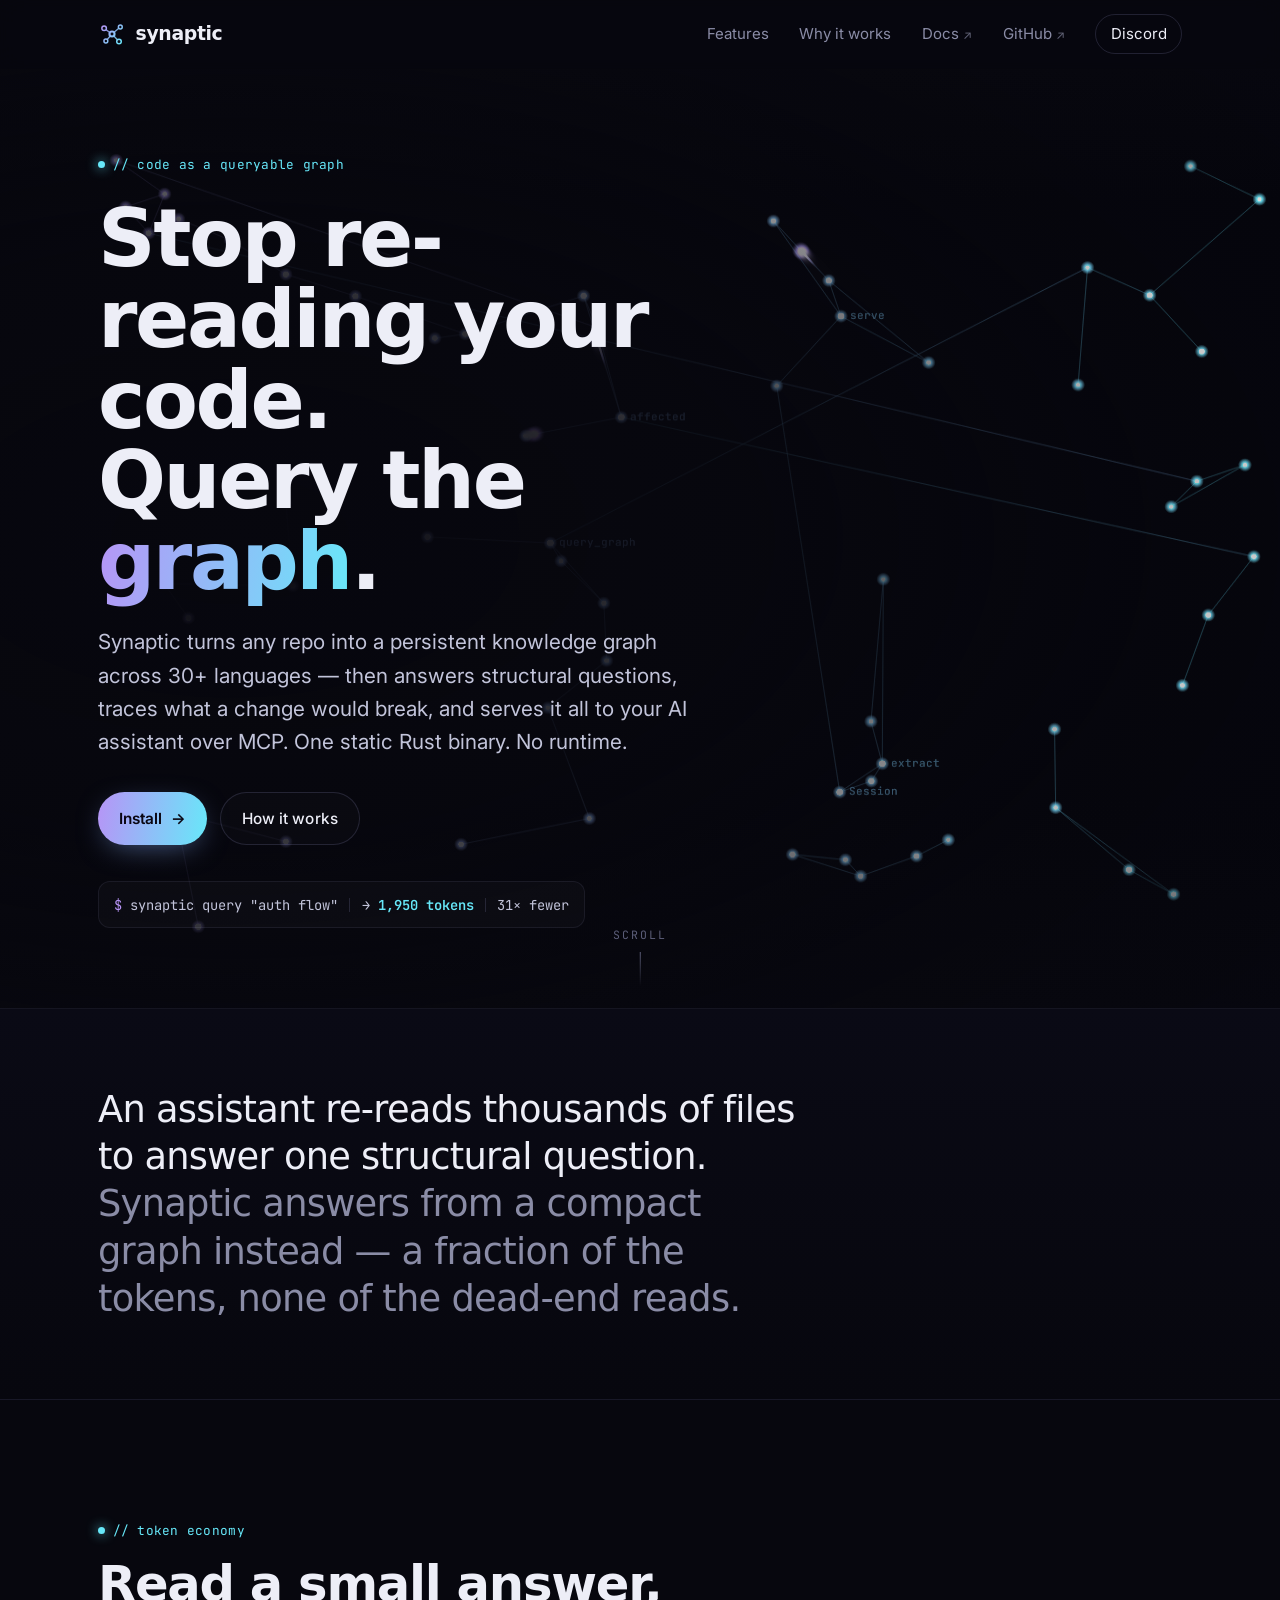
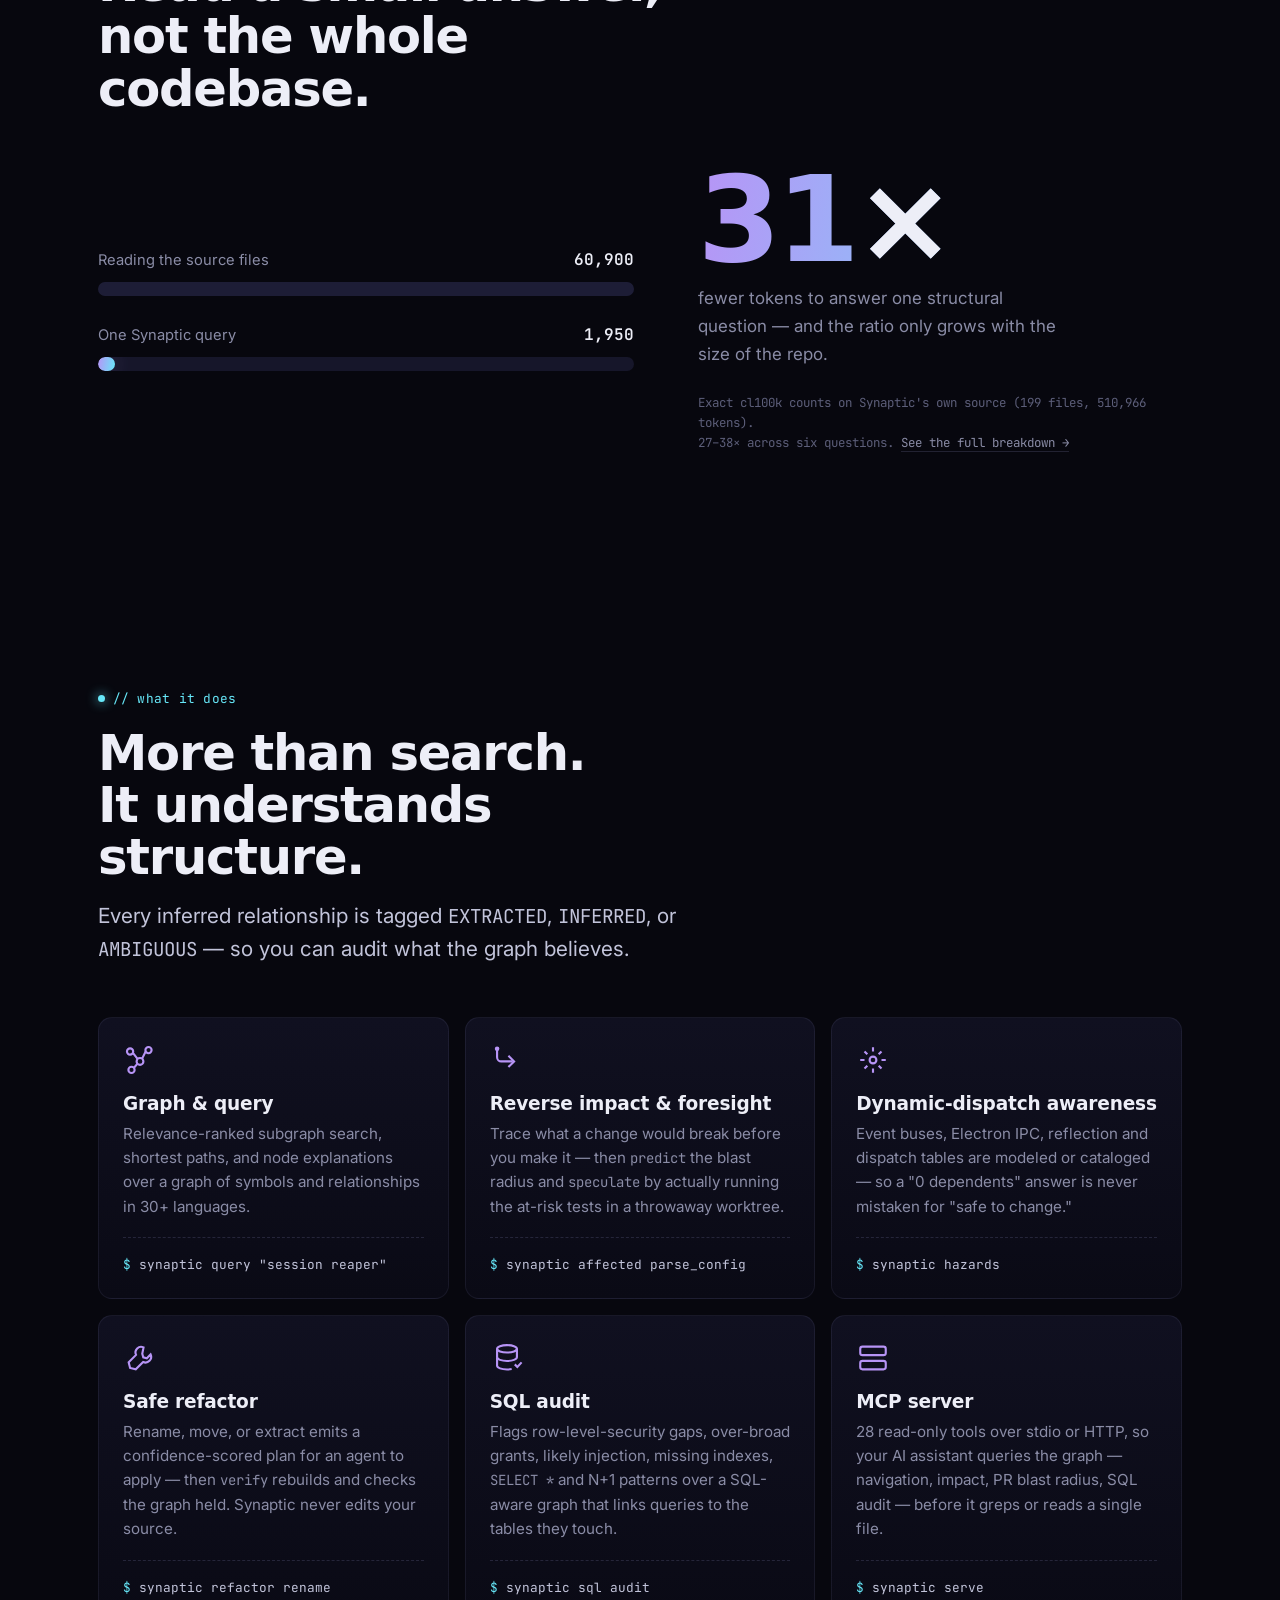
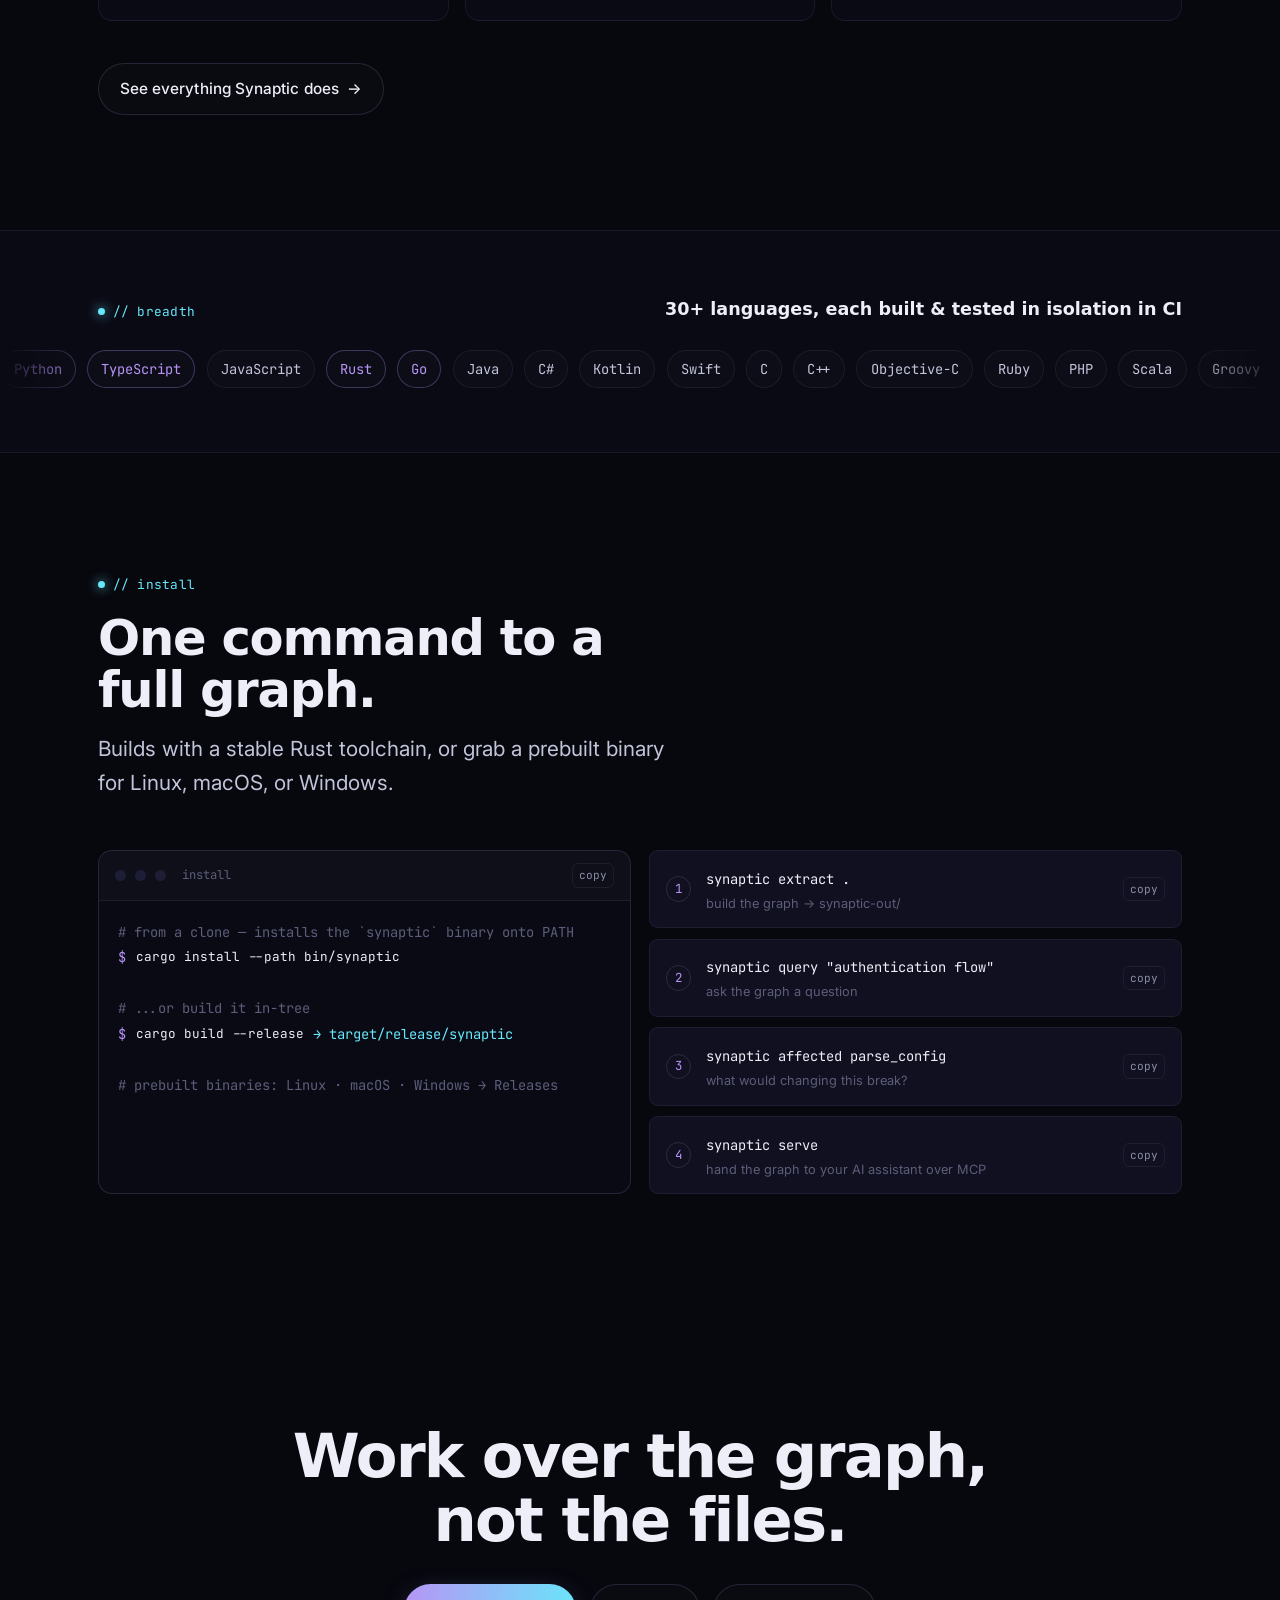
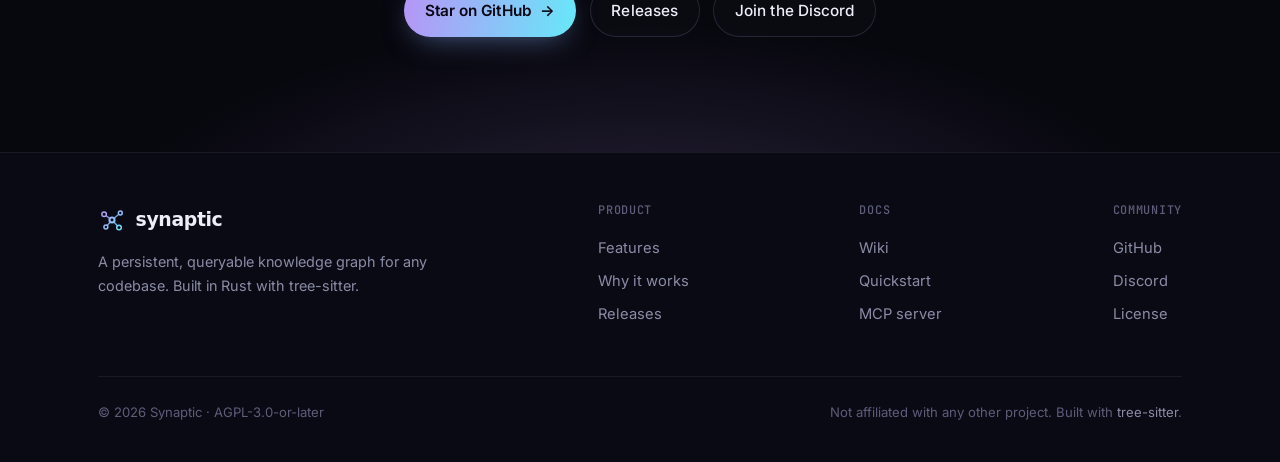
==== index.html @ f2a2e463 "feat: Synaptic marketing site — "Living Graph" GitHub Pages build Hand-built, no-build static site f" ====
<!doctype html>
<html lang="en">
<head>
  <meta charset="utf-8" />
  <meta name="viewport" content="width=device-width, initial-scale=1" />
  <script>document.documentElement.classList.add('js');</script>
  <title>Synaptic — your codebase as a queryable knowledge graph</title>
  <meta name="description" content="Synaptic turns any repo into a persistent, queryable knowledge graph across 30+ languages — then answers structural questions, traces what a change would break, and serves it to your AI assistant over MCP. One Rust binary, no runtime." />
  <meta name="theme-color" content="#07070e" />
  <link rel="icon" href="assets/img/favicon.svg" type="image/svg+xml" />

  <meta property="og:type" content="website" />
  <meta property="og:title" content="Synaptic — your codebase as a queryable knowledge graph" />
  <meta property="og:description" content="Stop re-reading your code. Query the graph. Reverse impact, change forecasting, safe refactors and SQL audit over a graph of 30+ languages — served to your AI assistant over MCP." />
  <meta property="og:url" content="https://colinvaughn.github.io/Synaptic/" />
  <meta name="twitter:card" content="summary" />

  <link rel="preconnect" href="https://fonts.googleapis.com" />
  <link rel="preconnect" href="https://fonts.gstatic.com" crossorigin />
  <link rel="preconnect" href="https://api.fontshare.com" />
  <link href="https://fonts.googleapis.com/css2?family=Inter:wght@400;500;600;700&family=JetBrains+Mono:wght@400;500&display=swap" rel="stylesheet" />
  <link href="https://api.fontshare.com/v2/css?f[]=clash-display@400,500,600,700&display=swap" rel="stylesheet" />
  <link rel="stylesheet" href="assets/css/synaptic.css" />
</head>
<body>

  <!-- ===== nav ===== -->
  <header class="nav" id="nav">
    <div class="wrap nav__inner">
      <a class="brand" href="index.html" aria-label="Synaptic home">
        <img class="brand__mark" src="assets/img/logo.svg" alt="" width="28" height="28" />
        <span class="brand__word">synaptic</span>
      </a>
      <nav class="nav__links" id="nav-links" aria-label="Primary">
        <a href="features.html">Features</a>
        <a href="why.html">Why it works</a>
        <a href="https://github.com/ColinVaughn/Synaptic/wiki">Docs <span class="ext">&#8599;</span></a>
        <a href="https://github.com/ColinVaughn/Synaptic">GitHub <span class="ext">&#8599;</span></a>
        <a class="nav__cta" href="https://discord.gg/ytX7R2PbNz">Discord</a>
      </nav>
      <button class="nav__toggle" aria-label="Toggle menu" aria-expanded="false" aria-controls="nav-links">
        <span></span><span></span><span></span>
      </button>
    </div>
  </header>

  <main>
    <!-- ===== hero: the living graph ===== -->
    <section class="hero">
      <div class="hero__canvas" aria-hidden="true"><canvas id="hero-graph"></canvas></div>
      <div class="hero__veil"></div>
      <div class="wrap">
        <div class="hero__inner">
          <span class="eyebrow">// code as a queryable graph</span>
          <h1 class="display hero__title">Stop re-reading your code.<br />Query the <span class="signal-text">graph</span>.</h1>
          <p class="lead">Synaptic turns any repo into a persistent knowledge graph across 30+ languages — then answers structural questions, traces what a change would break, and serves it all to your AI assistant over MCP. One static Rust binary. No runtime.</p>
          <div class="hero__cta">
            <a class="btn btn--primary" href="#install">Install <span class="arrow">&rarr;</span></a>
            <a class="btn btn--ghost" href="why.html">How it works</a>
          </div>
          <div class="proof-chip">
            <span><span class="prompt">$</span> synaptic query "auth flow"</span>
            <span class="sep"></span>
            <span>&rarr; <strong>1,950 tokens</strong></span>
            <span class="sep"></span>
            <span>31&times; fewer</span>
          </div>
        </div>
      </div>
      <span class="scroll-cue" aria-hidden="true">scroll</span>
    </section>

    <!-- ===== the shift ===== -->
    <section class="band">
      <div class="wrap section--tight">
        <p class="band__line reveal">An assistant re-reads thousands of files to answer one structural question. <em>Synaptic answers from a compact graph instead — a fraction of the tokens, none of the dead-end reads.</em></p>
      </div>
    </section>

    <!-- ===== token economy ===== -->
    <section class="section" id="tokens">
      <div class="wrap">
        <div class="section-head reveal">
          <span class="eyebrow">// token economy</span>
          <h2 class="h2">Read a small answer,<br />not the whole codebase.</h2>
        </div>
        <div class="tokens__grid">
          <div class="bars reveal" data-inview>
            <div class="bar__row">
              <div class="bar__label"><span>Reading the source files</span><b>60,900</b></div>
              <div class="bar__track"><div class="bar__fill bar__fill--base" style="--w:100%"></div></div>
            </div>
            <div class="bar__row">
              <div class="bar__label"><span>One Synaptic query</span><b>1,950</b></div>
              <div class="bar__track"><div class="bar__fill bar__fill--syn" style="--w:3.2%"></div></div>
            </div>
          </div>
          <div class="tokens__stat reveal" data-delay="1">
            <div class="tokens__big signal-text">31<span class="x">&times;</span></div>
            <p class="tokens__cap">fewer tokens to answer one structural question — and the ratio only grows with the size of the repo.</p>
            <p class="repro">Exact cl100k counts on Synaptic's own source (199 files, 510,966 tokens).<br />27&ndash;38&times; across six questions. <a class="muted" href="why.html#economy" style="border-bottom:1px solid var(--line-2)">See the full breakdown &rarr;</a></p>
          </div>
        </div>
      </div>
    </section>

    <!-- ===== features ===== -->
    <section class="section" id="features">
      <div class="wrap">
        <div class="section-head reveal">
          <span class="eyebrow">// what it does</span>
          <h2 class="h2">More than search.<br />It understands structure.</h2>
          <p class="lead">Every inferred relationship is tagged <code>EXTRACTED</code>, <code>INFERRED</code>, or <code>AMBIGUOUS</code> — so you can audit what the graph believes.</p>
        </div>
        <div class="cards">

          <article class="card reveal">
            <svg class="card__icon" viewBox="0 0 24 24" fill="none" stroke="currentColor" stroke-width="1.5" aria-hidden="true"><circle cx="5" cy="6" r="2.2"/><circle cx="18" cy="5" r="2.2"/><circle cx="12" cy="13" r="2.4"/><circle cx="6" cy="19" r="2.2"/><path d="M7 7l3.4 4.4M16 6l-2.6 5.2M10.4 14.4L7.6 17.6"/></svg>
            <h3 class="h3">Graph &amp; query</h3>
            <p class="card__body">Relevance-ranked subgraph search, shortest paths, and node explanations over a graph of symbols and relationships in 30+ languages.</p>
            <div class="card__cmd"><span class="prompt">$</span> synaptic query "session reaper"</div>
          </article>

          <article class="card reveal" data-delay="1">
            <svg class="card__icon" viewBox="0 0 24 24" fill="none" stroke="currentColor" stroke-width="1.5" aria-hidden="true"><path d="M5 4v6a3 3 0 003 3h8"/><path d="M13 9l4 4-4 4"/><circle cx="5" cy="4" r="1.6" fill="currentColor" stroke="none"/></svg>
            <h3 class="h3">Reverse impact &amp; foresight</h3>
            <p class="card__body">Trace what a change would break before you make it — then <code>predict</code> the blast radius and <code>speculate</code> by actually running the at-risk tests in a throwaway worktree.</p>
            <div class="card__cmd"><span class="prompt">$</span> synaptic affected parse_config</div>
          </article>

          <article class="card reveal" data-delay="2">
            <svg class="card__icon" viewBox="0 0 24 24" fill="none" stroke="currentColor" stroke-width="1.5" aria-hidden="true"><circle cx="12" cy="12" r="2.4"/><path d="M12 3v3M12 18v3M3 12h3M18 12h3M6 6l2 2M16 16l2 2M18 6l-2 2M8 16l-2 2"/></svg>
            <h3 class="h3">Dynamic-dispatch awareness</h3>
            <p class="card__body">Event buses, Electron IPC, reflection and dispatch tables are modeled or cataloged — so a "0 dependents" answer is never mistaken for "safe to change."</p>
            <div class="card__cmd"><span class="prompt">$</span> synaptic hazards</div>
          </article>

          <article class="card reveal">
            <svg class="card__icon" viewBox="0 0 24 24" fill="none" stroke="currentColor" stroke-width="1.5" aria-hidden="true"><path d="M14.5 4.5a4 4 0 00-5.3 5.3L4 15l1 4 4 1 5.2-5.2a4 4 0 005.3-5.3l-2.7 2.7-2.5-.7-.7-2.5z"/></svg>
            <h3 class="h3">Safe refactor</h3>
            <p class="card__body">Rename, move, or extract emits a confidence-scored plan for an agent to apply — then <code>verify</code> rebuilds and checks the graph held. Synaptic never edits your source.</p>
            <div class="card__cmd"><span class="prompt">$</span> synaptic refactor rename</div>
          </article>

          <article class="card reveal" data-delay="1">
            <svg class="card__icon" viewBox="0 0 24 24" fill="none" stroke="currentColor" stroke-width="1.5" aria-hidden="true"><ellipse cx="12" cy="5.5" rx="7" ry="2.6"/><path d="M5 5.5v6c0 1.4 3.1 2.6 7 2.6s7-1.2 7-2.6v-6"/><path d="M5 11.5v6c0 1.4 3.1 2.6 7 2.6 1.2 0 2.3-.1 3.3-.3"/><path d="M17.5 16.5l1.8 1.8 3-3.2"/></svg>
            <h3 class="h3">SQL audit</h3>
            <p class="card__body">Flags row-level-security gaps, over-broad grants, likely injection, missing indexes, <code>SELECT *</code> and N+1 patterns over a SQL-aware graph that links queries to the tables they touch.</p>
            <div class="card__cmd"><span class="prompt">$</span> synaptic sql audit</div>
          </article>

          <article class="card reveal" data-delay="2">
            <svg class="card__icon" viewBox="0 0 24 24" fill="none" stroke="currentColor" stroke-width="1.5" aria-hidden="true"><rect x="3" y="4" width="18" height="6" rx="1.6"/><rect x="3" y="14" width="18" height="6" rx="1.6"/><path d="M7 7h.01M7 17h.01"/></svg>
            <h3 class="h3">MCP server</h3>
            <p class="card__body">28 read-only tools over stdio or HTTP, so your AI assistant queries the graph — navigation, impact, PR blast radius, SQL audit — before it greps or reads a single file.</p>
            <div class="card__cmd"><span class="prompt">$</span> synaptic serve</div>
          </article>

        </div>
        <p class="mt-l reveal"><a class="btn btn--ghost" href="features.html">See everything Synaptic does <span class="arrow">&rarr;</span></a></p>
      </div>
    </section>

    <!-- ===== languages ===== -->
    <section class="langs">
      <div class="wrap langs__head reveal">
        <span class="eyebrow" style="margin:0">// breadth</span>
        <span class="langs__count">30+ languages, each built &amp; tested in isolation in CI</span>
      </div>
      <div class="marquee" aria-label="Supported languages">
        <div class="marquee__track" id="lang-track-a"></div>
        <div class="marquee__track" aria-hidden="true" id="lang-track-b"></div>
      </div>
    </section>

    <!-- ===== install ===== -->
    <section class="section" id="install">
      <div class="wrap">
        <div class="section-head reveal">
          <span class="eyebrow">// install</span>
          <h2 class="h2">One command to a full graph.</h2>
          <p class="lead">Builds with a stable Rust toolchain, or grab a prebuilt binary for Linux, macOS, or Windows.</p>
        </div>
        <div class="install__grid">
          <div class="terminal reveal" data-copy-src="cargo install --path bin/synaptic">
            <div class="terminal__bar">
              <span class="terminal__dot"></span><span class="terminal__dot"></span><span class="terminal__dot"></span>
              <span class="terminal__title">install</span>
              <button class="copy-btn" data-copy="cargo install --path bin/synaptic" aria-label="Copy install command">copy</button>
            </div>
            <div class="terminal__body">
              <div><span class="c"># from a clone — installs the `synaptic` binary onto PATH</span></div>
              <div class="cmd-line"><span class="p">$</span><code>cargo install --path bin/synaptic</code></div>
              <div>&nbsp;</div>
              <div><span class="c"># ...or build it in-tree</span></div>
              <div class="cmd-line"><span class="p">$</span><code>cargo build --release</code> <span class="o">&rarr; target/release/synaptic</span></div>
              <div>&nbsp;</div>
              <div><span class="c"># prebuilt binaries: Linux &middot; macOS &middot; Windows &rarr; Releases</span></div>
            </div>
          </div>

          <div class="steps reveal" data-delay="1">
            <div class="step">
              <span class="step__n"></span>
              <div><code>synaptic extract .</code><div class="step__note">build the graph &rarr; synaptic-out/</div></div>
              <button class="copy-btn" data-copy="synaptic extract ." aria-label="Copy">copy</button>
            </div>
            <div class="step">
              <span class="step__n"></span>
              <div><code>synaptic query "authentication flow"</code><div class="step__note">ask the graph a question</div></div>
              <button class="copy-btn" data-copy="synaptic query &quot;authentication flow&quot;" aria-label="Copy">copy</button>
            </div>
            <div class="step">
              <span class="step__n"></span>
              <div><code>synaptic affected parse_config</code><div class="step__note">what would changing this break?</div></div>
              <button class="copy-btn" data-copy="synaptic affected parse_config" aria-label="Copy">copy</button>
            </div>
            <div class="step">
              <span class="step__n"></span>
              <div><code>synaptic serve</code><div class="step__note">hand the graph to your AI assistant over MCP</div></div>
              <button class="copy-btn" data-copy="synaptic serve" aria-label="Copy">copy</button>
            </div>
          </div>
        </div>
      </div>
    </section>

    <!-- ===== closing cta ===== -->
    <section class="section cta">
      <div class="cta__glow"></div>
      <div class="wrap">
        <h2 class="cta__title reveal">Work over the graph,<br />not the files.</h2>
        <div class="cta__row reveal" data-delay="1">
          <a class="btn btn--primary" href="https://github.com/ColinVaughn/Synaptic">Star on GitHub <span class="arrow">&rarr;</span></a>
          <a class="btn btn--ghost" href="https://github.com/ColinVaughn/Synaptic/releases">Releases</a>
          <a class="btn btn--ghost" href="https://discord.gg/ytX7R2PbNz">Join the Discord</a>
        </div>
      </div>
    </section>
  </main>

  <!-- ===== footer ===== -->
  <footer class="foot">
    <div class="wrap">
      <div class="foot__grid">
        <div class="foot__brand">
          <a class="brand" href="index.html" aria-label="Synaptic home">
            <img class="brand__mark" src="assets/img/logo.svg" alt="" width="28" height="28" />
            <span class="brand__word">synaptic</span>
          </a>
          <p>A persistent, queryable knowledge graph for any codebase. Built in Rust with tree-sitter.</p>
        </div>
        <div class="foot__col">
          <h4>Product</h4>
          <a href="features.html">Features</a>
          <a href="why.html">Why it works</a>
          <a href="https://github.com/ColinVaughn/Synaptic/releases">Releases</a>
        </div>
        <div class="foot__col">
          <h4>Docs</h4>
          <a href="https://github.com/ColinVaughn/Synaptic/wiki">Wiki</a>
          <a href="https://github.com/ColinVaughn/Synaptic/wiki/Quickstart">Quickstart</a>
          <a href="https://github.com/ColinVaughn/Synaptic/wiki/MCP-Server">MCP server</a>
        </div>
        <div class="foot__col">
          <h4>Community</h4>
          <a href="https://github.com/ColinVaughn/Synaptic">GitHub</a>
          <a href="https://discord.gg/ytX7R2PbNz">Discord</a>
          <a href="https://github.com/ColinVaughn/Synaptic/blob/master/LICENSE">License</a>
        </div>
      </div>
      <div class="foot__meta">
        <span>&copy; <span id="year">2026</span> Synaptic &middot; AGPL-3.0-or-later</span>
        <span>Not affiliated with any other project. Built with <a href="https://tree-sitter.github.io/">tree-sitter</a>.</span>
      </div>
    </div>
  </footer>

  <script src="assets/js/graph.js" defer></script>
  <script src="assets/js/site.js" defer></script>
  <script>
    /* render language chips into both marquee tracks */
    (function () {
      var langs = ["Python","TypeScript","JavaScript","Rust","Go","Java","C#","Kotlin","Swift","C","C++","Objective-C","Ruby","PHP","Scala","Groovy","Lua","Dart","Elixir","Julia","Zig","Bash","PowerShell","Verilog","Fortran","SQL","JSON","YAML","HCL","Vue","Svelte","Astro"];
      var accent = {Rust:1,TypeScript:1,Python:1,Go:1,SQL:1};
      var html = langs.map(function (l) {
        return '<span class="lang' + (accent[l] ? ' lang--accent' : '') + '">' + l + '</span>';
      }).join("");
      var a = document.getElementById("lang-track-a"), b = document.getElementById("lang-track-b");
      if (a) a.innerHTML = html;
      if (b) b.innerHTML = html;
    })();
  </script>
</body>
</html>
---- assets/css/synaptic.css ----
/* =========================================================================
   Synaptic — site design system
   Direction: "Living Graph". Tinted indigo-black, duotone lavender<->cyan
   "signal" palette, Clash Display headlines, code-comment eyebrows.
   The one bold thing is the firing-synapse graph (assets/js/graph.js);
   everything else stays quiet and disciplined.
   ========================================================================= */

/* ----- Tokens ----------------------------------------------------------- */
:root {
  /* base — indigo-black, never pure #000 */
  --bg:          #07070e;
  --bg-2:        #0a0a15;
  --surface:     #101020;
  --surface-2:   #16162a;
  --surface-3:   #1d1d36;
  --line:        rgba(188, 188, 255, 0.08);
  --line-2:      rgba(188, 188, 255, 0.15);

  /* ink */
  --text:        #edeef7;
  --text-dim:    #c2c4da;
  --muted:       #8a8ca6;
  --faint:       #5c5e79;

  /* signal duotone */
  --lav:         #b794f6;
  --lav-bright:  #cdb0ff;
  --cyan:        #67e8f9;
  --cyan-deep:   #29c5e6;
  --signal:      linear-gradient(100deg, var(--lav) 0%, var(--cyan) 100%);
  --signal-soft: linear-gradient(100deg, rgba(183,148,246,.18), rgba(103,232,249,.18));

  /* type */
  --f-display: "Clash Display", "Space Grotesk", "Segoe UI", system-ui, sans-serif;
  --f-body:    "Inter", "Segoe UI", system-ui, -apple-system, sans-serif;
  --f-mono:    "JetBrains Mono", ui-monospace, "Cascadia Code", "Consolas", monospace;

  /* shape + rhythm */
  --r:    14px;
  --r-sm: 9px;
  --r-lg: 22px;
  --maxw: 1180px;
  --gutter: clamp(1.15rem, 5vw, 3rem);
  --section-y: clamp(4.5rem, 9vw, 8.5rem);

  --ease: cubic-bezier(.2, .7, .2, 1);
}

/* ----- Reset ------------------------------------------------------------ */
*, *::before, *::after { box-sizing: border-box; }
* { margin: 0; }

html { -webkit-text-size-adjust: 100%; scroll-behavior: smooth; }
@media (prefers-reduced-motion: reduce) { html { scroll-behavior: auto; } }

body {
  font-family: var(--f-body);
  background: var(--bg);
  color: var(--text-dim);
  line-height: 1.65;
  font-size: clamp(1rem, 0.97rem + 0.2vw, 1.06rem);
  -webkit-font-smoothing: antialiased;
  text-rendering: optimizeLegibility;
  /* clip (not hidden) so the body never becomes a scroll container,
     which would break window scrolling and IntersectionObserver reveals */
  overflow-x: clip;
}

img, svg, canvas { display: block; max-width: 100%; }
a { color: inherit; text-decoration: none; }
button { font: inherit; color: inherit; cursor: pointer; background: none; border: none; }
:focus-visible { outline: 2px solid var(--cyan); outline-offset: 3px; border-radius: 4px; }
::selection { background: rgba(183, 148, 246, 0.3); color: #fff; }

/* ----- Type primitives -------------------------------------------------- */
h1, h2, h3, h4 { font-family: var(--f-display); color: var(--text); font-weight: 600; line-height: 1.05; letter-spacing: -0.015em; }

.display {
  font-size: clamp(2.2rem, 1rem + 5vw, 5.1rem);
  line-height: 1.01;
  letter-spacing: -0.03em;
  font-weight: 600;
  overflow-wrap: break-word;
}
.h2 { font-size: clamp(1.95rem, 1.2rem + 2.7vw, 3.1rem); letter-spacing: -0.025em; }
.h3 { font-size: 1.16rem; letter-spacing: -0.01em; }

.lead {
  font-size: clamp(1.07rem, 1rem + 0.7vw, 1.3rem);
  color: var(--text-dim);
  line-height: 1.6;
  max-width: 46ch;
}

/* gradient "signal" word — used once or twice, never everywhere */
.signal-text {
  background: var(--signal);
  -webkit-background-clip: text;
  background-clip: text;
  color: transparent;
}

/* code-comment eyebrow — true to the subject (these are section labels) */
.eyebrow {
  display: inline-flex;
  align-items: center;
  gap: 0.6em;
  font-family: var(--f-mono);
  font-size: 0.8rem;
  letter-spacing: 0.02em;
  color: var(--cyan);
  margin-bottom: 1.1rem;
}
.eyebrow::before {
  content: "";
  width: 7px; height: 7px;
  border-radius: 50%;
  background: var(--cyan);
  box-shadow: 0 0 12px var(--cyan);
  flex: none;
}

code, .mono { font-family: var(--f-mono); font-size: 0.92em; }

/* ----- Layout ----------------------------------------------------------- */
.wrap { width: 100%; max-width: var(--maxw); margin-inline: auto; padding-inline: var(--gutter); }
.section { padding-block: var(--section-y); position: relative; }
.section--tight { padding-block: clamp(3rem, 6vw, 5rem); }
.section-head { max-width: 54ch; margin-bottom: clamp(2.2rem, 4vw, 3.4rem); }
.section-head .lead { max-width: 54ch; margin-top: 1rem; }

.divider { height: 1px; background: var(--line); border: 0; }

/* ----- Buttons ---------------------------------------------------------- */
.btn {
  display: inline-flex; align-items: center; gap: 0.55em;
  padding: 0.82em 1.35em;
  border-radius: 999px;
  font-weight: 500;
  font-size: 0.96rem;
  letter-spacing: 0.005em;
  transition: transform .25s var(--ease), background .25s var(--ease), border-color .25s var(--ease), box-shadow .25s var(--ease);
  white-space: nowrap;
}
.btn:hover { transform: translateY(-2px); }
.btn:active { transform: translateY(0); }

.btn--primary {
  color: #0a0612;
  background: var(--signal);
  box-shadow: 0 8px 30px -10px rgba(135, 175, 250, 0.6);
  font-weight: 600;
}
.btn--primary:hover { box-shadow: 0 14px 38px -10px rgba(135, 175, 250, 0.75); }

.btn--ghost { border: 1px solid var(--line-2); color: var(--text); background: rgba(255,255,255,0.015); }
.btn--ghost:hover { border-color: var(--lav); background: rgba(183, 148, 246, 0.06); }

.btn .arrow { transition: transform .25s var(--ease); }
.btn:hover .arrow { transform: translateX(3px); }

/* ----- Nav -------------------------------------------------------------- */
.nav {
  position: sticky; top: 0; z-index: 50;
  background: color-mix(in srgb, var(--bg) 72%, transparent);
  backdrop-filter: blur(14px) saturate(140%);
  -webkit-backdrop-filter: blur(14px) saturate(140%);
  border-bottom: 1px solid transparent;
  transition: border-color .3s var(--ease), background .3s var(--ease);
}
.nav.is-scrolled { border-bottom-color: var(--line); background: color-mix(in srgb, var(--bg) 86%, transparent); }
.nav__inner { display: flex; align-items: center; justify-content: space-between; gap: 1.5rem; height: 68px; }

.brand { display: inline-flex; align-items: center; gap: 0.6rem; }
.brand__mark { width: 28px; height: 28px; flex: none; }
.brand__word { font-family: var(--f-display); font-weight: 600; font-size: 1.18rem; letter-spacing: -0.02em; color: var(--text); }

.nav__links { display: flex; align-items: center; gap: clamp(1rem, 2.4vw, 2rem); }
.nav__links a { color: var(--muted); font-size: 0.94rem; transition: color .2s var(--ease); position: relative; }
.nav__links a:not(.nav__cta):hover { color: var(--text); }
.nav__links a .ext { font-size: 0.78em; opacity: 0.7; }
.nav__cta {
  color: var(--text) !important;
  border: 1px solid var(--line-2);
  padding: 0.45em 0.95em; border-radius: 999px;
  transition: border-color .2s var(--ease), background .2s var(--ease);
}
.nav__cta:hover { border-color: var(--lav); background: rgba(183, 148, 246, 0.08); }

.nav__toggle { display: none; width: 42px; height: 42px; border-radius: 10px; border: 1px solid var(--line-2); }
.nav__toggle span { display: block; width: 18px; height: 1.5px; background: var(--text); margin: 4px auto; transition: transform .3s var(--ease), opacity .3s var(--ease); }
.nav__toggle[aria-expanded="true"] span:nth-child(1) { transform: translateY(5.5px) rotate(45deg); }
.nav__toggle[aria-expanded="true"] span:nth-child(2) { opacity: 0; }
.nav__toggle[aria-expanded="true"] span:nth-child(3) { transform: translateY(-5.5px) rotate(-45deg); }

@media (max-width: 860px) {
  .nav__toggle { display: block; }
  .nav__links {
    position: absolute; inset: 68px 0 auto 0;
    flex-direction: column; align-items: stretch; gap: 0;
    background: var(--bg-2); border-bottom: 1px solid var(--line);
    padding: 0.5rem var(--gutter) 1.4rem;
    clip-path: inset(0 0 100% 0); opacity: 0;
    transition: clip-path .35s var(--ease), opacity .35s var(--ease);
  }
  .nav__links.is-open { clip-path: inset(0 0 0 0); opacity: 1; }
  .nav__links a { padding: 0.9rem 0; border-bottom: 1px solid var(--line); font-size: 1.05rem; }
  .nav__cta { border: 1px solid var(--line-2); text-align: center; margin-top: 1rem; }
}

/* ----- Hero ------------------------------------------------------------- */
.hero { position: relative; min-height: clamp(620px, 92vh, 920px); display: flex; align-items: center; overflow: hidden; }
.hero__canvas { position: absolute; inset: 0; width: 100%; height: 100%; z-index: 0; }
.hero__canvas > canvas { width: 100%; height: 100%; display: block; }
/* veil: keep the left (text) side legible, let the graph breathe on the right */
.hero__veil {
  position: absolute; inset: 0; z-index: 1; pointer-events: none;
  background:
    radial-gradient(120% 90% at 18% 50%, var(--bg) 0%, rgba(7,7,14,0.82) 34%, rgba(7,7,14,0.25) 62%, transparent 100%),
    linear-gradient(to bottom, var(--bg) 0%, transparent 14% 78%, var(--bg) 100%);
}
.hero .wrap { position: relative; z-index: 2; width: 100%; }
.hero__inner { max-width: 41rem; padding-block: 5rem; }

.hero__title { margin: 0.4rem 0 1.4rem; }
.hero__cta { display: flex; flex-wrap: wrap; gap: 0.85rem; margin-top: 2.1rem; }

.proof-chip {
  display: inline-flex; align-items: center; gap: 0.7rem; flex-wrap: wrap;
  margin-top: 2.3rem; padding: 0.7rem 0.95rem;
  font-family: var(--f-mono); font-size: 0.86rem;
  background: rgba(255,255,255,0.025); border: 1px solid var(--line); border-radius: 12px;
  color: var(--text-dim);
}
.proof-chip .prompt { color: var(--lav); }
.proof-chip .sep { width: 1px; height: 1em; background: var(--line-2); }
.proof-chip strong { color: var(--cyan); font-weight: 600; }
@media (max-width: 520px) {
  .proof-chip { font-size: 0.78rem; gap: 0.5rem 0.7rem; }
  .hero__inner { padding-block: 3.5rem; }
  .hero__cta .btn { flex: 1 1 auto; justify-content: center; }
}

.scroll-cue { position: absolute; left: 50%; bottom: 1.4rem; transform: translateX(-50%); z-index: 2; color: var(--faint); font-family: var(--f-mono); font-size: 0.72rem; letter-spacing: 0.18em; text-transform: uppercase; display: flex; flex-direction: column; align-items: center; gap: 0.5rem; }
.scroll-cue::after { content: ""; width: 1px; height: 34px; background: linear-gradient(var(--faint), transparent); animation: cue 2.4s var(--ease) infinite; }
@keyframes cue { 0% { transform: scaleY(0); transform-origin: top; } 45% { transform: scaleY(1); transform-origin: top; } 55% { transform: scaleY(1); transform-origin: bottom; } 100% { transform: scaleY(0); transform-origin: bottom; } }

/* ----- "the shift" band ------------------------------------------------- */
.band { border-block: 1px solid var(--line); background: linear-gradient(var(--bg-2), var(--bg)); }
.band__line { font-family: var(--f-display); font-weight: 500; font-size: clamp(1.4rem, 0.9rem + 1.9vw, 2.3rem); line-height: 1.28; letter-spacing: -0.02em; color: var(--text); max-width: 30ch; }
.band__line em { font-style: normal; color: var(--muted); }

/* ----- Token economy ---------------------------------------------------- */
.tokens__grid { display: grid; grid-template-columns: 1.05fr 0.95fr; gap: clamp(2rem, 5vw, 4.5rem); align-items: center; }
@media (max-width: 820px) { .tokens__grid { grid-template-columns: 1fr; } }

.bars { display: flex; flex-direction: column; gap: 1.6rem; }
.bar__row { }
.bar__label { display: flex; justify-content: space-between; align-items: baseline; margin-bottom: 0.55rem; font-size: 0.92rem; color: var(--muted); }
.bar__label b { font-family: var(--f-mono); color: var(--text); font-weight: 600; font-size: 1rem; }
.bar__track { height: 14px; border-radius: 7px; background: var(--surface-2); overflow: hidden; }
.bar__fill { height: 100%; border-radius: 7px; width: var(--w); transition: width 1.1s var(--ease); }
.bar__fill--base { background: var(--surface-3); }
.bar__fill--syn { background: var(--signal); box-shadow: 0 0 22px -4px var(--lav); }
.js .bar__fill { width: 0; }
.js .is-inview .bar__fill { width: var(--w); }

.tokens__stat { text-align: left; }
.tokens__big { font-family: var(--f-display); font-weight: 700; font-size: clamp(4.2rem, 2rem + 9vw, 7.5rem); line-height: 0.9; letter-spacing: -0.04em; }
.tokens__big .x { -webkit-text-fill-color: var(--text); }
.tokens__cap { color: var(--muted); margin-top: 0.7rem; max-width: 34ch; }
.repro { font-family: var(--f-mono); font-size: 0.78rem; color: var(--faint); margin-top: 1.5rem; line-height: 1.6; }

/* ----- Feature cards ---------------------------------------------------- */
.cards { display: grid; grid-template-columns: repeat(3, 1fr); gap: 1rem; }
@media (max-width: 940px) { .cards { grid-template-columns: repeat(2, 1fr); } }
@media (max-width: 600px) { .cards { grid-template-columns: 1fr; } }

.card {
  position: relative;
  display: flex; flex-direction: column;
  padding: 1.6rem 1.5rem 1.4rem;
  background: linear-gradient(var(--surface), var(--bg-2));
  border: 1px solid var(--line);
  border-radius: var(--r);
  overflow: hidden;
  transition: border-color .3s var(--ease), transform .3s var(--ease);
}
.card::before {
  content: ""; position: absolute; inset: 0; pointer-events: none;
  background: radial-gradient(80% 60% at 100% 0%, rgba(103,232,249,0.07), transparent 70%);
  opacity: 0; transition: opacity .35s var(--ease);
}
.card:hover { transform: translateY(-3px); border-color: var(--line-2); }
.card:hover::before { opacity: 1; }
.card__icon { width: 34px; height: 34px; margin-bottom: 1.05rem; color: var(--lav); }
.card .h3 { margin-bottom: 0.5rem; }
.card__body { color: var(--muted); font-size: 0.95rem; line-height: 1.6; flex: 1; }
.card__cmd { margin-top: 1.15rem; padding-top: 1rem; border-top: 1px dashed var(--line-2); font-family: var(--f-mono); font-size: 0.8rem; color: var(--text-dim); display: flex; align-items: center; gap: 0.5rem; }
.card__cmd .prompt { color: var(--cyan); }

/* ----- Languages strip -------------------------------------------------- */
.langs { border-block: 1px solid var(--line); background: var(--bg-2); padding-block: clamp(2.6rem, 5vw, 4rem); }
.langs__head { display: flex; align-items: baseline; justify-content: space-between; gap: 1rem; flex-wrap: wrap; margin-bottom: 1.6rem; }
.langs__count { font-family: var(--f-display); font-weight: 700; font-size: 1.1rem; color: var(--text); }
.marquee { position: relative; display: flex; gap: 0; overflow: hidden; -webkit-mask-image: linear-gradient(90deg, transparent, #000 7%, #000 93%, transparent); mask-image: linear-gradient(90deg, transparent, #000 7%, #000 93%, transparent); }
.marquee__track { display: flex; gap: 0.7rem; padding-right: 0.7rem; flex: none; animation: marq 46s linear infinite; }
.marquee:hover .marquee__track { animation-play-state: paused; }
@keyframes marq { to { transform: translateX(-100%); } }
.lang { flex: none; font-family: var(--f-mono); font-size: 0.86rem; color: var(--text-dim); padding: 0.5em 0.95em; border: 1px solid var(--line); border-radius: 999px; background: rgba(255,255,255,0.015); white-space: nowrap; }
.lang--accent { color: var(--lav); border-color: rgba(183,148,246,0.3); }
@media (prefers-reduced-motion: reduce) {
  .marquee { flex-wrap: wrap; -webkit-mask-image: none; mask-image: none; }
  .marquee__track { animation: none; flex-wrap: wrap; }
  .marquee__track + .marquee__track { display: none; }
}

/* ----- Terminal / install ----------------------------------------------- */
.install__grid { display: grid; grid-template-columns: 1fr 1fr; gap: 1.1rem; }
@media (max-width: 820px) { .install__grid { grid-template-columns: 1fr; } }

.terminal { background: var(--bg-2); border: 1px solid var(--line-2); border-radius: var(--r); overflow: hidden; }
.terminal__bar { display: flex; align-items: center; gap: 0.55rem; padding: 0.75rem 1rem; border-bottom: 1px solid var(--line); background: rgba(255,255,255,0.02); }
.terminal__dot { width: 11px; height: 11px; border-radius: 50%; background: var(--surface-3); }
.terminal__title { margin-left: 0.5rem; font-family: var(--f-mono); font-size: 0.76rem; color: var(--faint); }
.terminal__body { padding: 1.2rem 1.2rem 1.3rem; font-family: var(--f-mono); font-size: 0.86rem; line-height: 1.85; overflow-x: auto; }
.terminal__body .c { color: var(--faint); }            /* comment */
.terminal__body .p { color: var(--lav); user-select: none; } /* prompt $ */
.terminal__body .o { color: var(--cyan); }             /* output / arrow */
.cmd-line { display: flex; align-items: flex-start; gap: 0.6rem; }
.cmd-line code { color: var(--text); white-space: pre; }
.copy-btn { margin-left: auto; flex: none; font-family: var(--f-mono); font-size: 0.7rem; color: var(--muted); border: 1px solid var(--line); border-radius: 6px; padding: 0.18em 0.55em; transition: color .2s, border-color .2s, background .2s; }
.copy-btn:hover { color: var(--text); border-color: var(--lav); }
.copy-btn.copied { color: var(--cyan); border-color: var(--cyan); }

.steps { counter-reset: step; display: flex; flex-direction: column; gap: 0.65rem; }
.step { display: grid; grid-template-columns: auto 1fr auto; align-items: center; gap: 0.9rem; padding: 0.85rem 1rem; background: var(--surface); border: 1px solid var(--line); border-radius: var(--r-sm); }
.step__n { counter-increment: step; font-family: var(--f-mono); font-size: 0.78rem; color: var(--lav); width: 1.6rem; height: 1.6rem; display: grid; place-items: center; border: 1px solid var(--line-2); border-radius: 50%; }
.step__n::before { content: counter(step); }
.step code { color: var(--text); font-size: 0.86rem; }
.step__note { font-size: 0.8rem; color: var(--faint); }

/* ----- Generic content rows (features / why pages) ---------------------- */
.rows { display: flex; flex-direction: column; }
.row { display: grid; grid-template-columns: minmax(0, 0.85fr) minmax(0, 1.15fr); gap: clamp(1.2rem, 4vw, 3.5rem); padding-block: clamp(2rem, 4vw, 3.3rem); border-top: 1px solid var(--line); }
.row:last-child { border-bottom: 1px solid var(--line); }
@media (max-width: 760px) { .row { grid-template-columns: 1fr; gap: 1rem; } }
.row__title { font-size: clamp(1.4rem, 1rem + 1.5vw, 2rem); }
.row__lead { color: var(--muted); margin-top: 0.7rem; max-width: 42ch; }
.row__body p { color: var(--text-dim); margin-bottom: 1rem; }
.row__body p:last-of-type { margin-bottom: 0; }
.row__cmd { font-family: var(--f-mono); font-size: 0.82rem; color: var(--cyan); background: var(--bg-2); border: 1px solid var(--line); border-radius: var(--r-sm); padding: 0.7rem 0.9rem; margin-bottom: 1.1rem; overflow-x: auto; }
.row__cmd .p { color: var(--lav); }
.taglist { display: flex; flex-wrap: wrap; gap: 0.45rem; margin-top: 1.1rem; }
.tag { font-family: var(--f-mono); font-size: 0.74rem; color: var(--muted); border: 1px solid var(--line); border-radius: 999px; padding: 0.3em 0.7em; }

/* ----- Data tables (why page) ------------------------------------------- */
.table-wrap { overflow-x: auto; border: 1px solid var(--line); border-radius: var(--r); }
table.data { width: 100%; border-collapse: collapse; font-size: 0.86rem; min-width: 540px; }
table.data th, table.data td { padding: 0.72rem 0.9rem; text-align: left; border-bottom: 1px solid var(--line); }
table.data thead th { font-family: var(--f-mono); font-weight: 500; font-size: 0.74rem; letter-spacing: 0.03em; text-transform: uppercase; color: var(--muted); background: var(--bg-2); position: sticky; top: 0; }
table.data tbody tr:last-child td { border-bottom: 0; }
table.data tbody tr:hover { background: rgba(255,255,255,0.018); }
table.data td.num, table.data th.num { text-align: right; font-family: var(--f-mono); }
table.data td .repo { font-family: var(--f-mono); color: var(--text); }
.callout { border-left: 2px solid var(--lav); padding: 0.3rem 0 0.3rem 1.1rem; margin: 1.4rem 0; color: var(--text-dim); }
.callout b { color: var(--text); }

/* ----- Big closing CTA -------------------------------------------------- */
.cta { position: relative; text-align: center; overflow: hidden; }
.cta__glow { position: absolute; inset: 0; z-index: 0; pointer-events: none; background: radial-gradient(60% 70% at 50% 120%, rgba(183,148,246,0.18), transparent 70%); }
.cta .wrap { position: relative; z-index: 1; }
.cta__title { font-size: clamp(2.1rem, 1.2rem + 3.4vw, 3.8rem); letter-spacing: -0.03em; max-width: 18ch; margin-inline: auto; }
.cta__row { display: flex; flex-wrap: wrap; gap: 0.85rem; justify-content: center; margin-top: 2rem; }

/* ----- Footer ----------------------------------------------------------- */
.foot { border-top: 1px solid var(--line); padding-block: 3.2rem 2.4rem; background: var(--bg-2); }
.foot__grid { display: flex; flex-wrap: wrap; gap: 2.4rem 3.5rem; justify-content: space-between; }
.foot__brand { max-width: 30ch; }
.foot__brand .brand { margin-bottom: 0.9rem; }
.foot__brand p { color: var(--muted); font-size: 0.9rem; }
.foot__col h4 { font-family: var(--f-mono); font-weight: 500; font-size: 0.74rem; letter-spacing: 0.06em; text-transform: uppercase; color: var(--faint); margin-bottom: 0.9rem; }
.foot__col a { display: block; color: var(--muted); font-size: 0.92rem; padding: 0.28rem 0; transition: color .2s var(--ease); }
.foot__col a:hover { color: var(--text); }
.foot__meta { display: flex; flex-wrap: wrap; gap: 0.6rem 1.4rem; align-items: center; justify-content: space-between; margin-top: 2.8rem; padding-top: 1.6rem; border-top: 1px solid var(--line); font-size: 0.82rem; color: var(--faint); }
.foot__meta a { color: var(--muted); }
.foot__meta a:hover { color: var(--text); }

/* ----- Scroll reveal ----------------------------------------------------
   Progressive enhancement: elements are hidden ONLY when JS is active
   (the .js class is set synchronously in <head>), so a JS failure or a
   crawler never leaves content invisible. */
.js .reveal { opacity: 0; transform: translateY(18px); transition: opacity .7s var(--ease), transform .7s var(--ease); }
.js .reveal.is-inview { opacity: 1; transform: none; }
.js .reveal[data-delay="1"] { transition-delay: .08s; }
.js .reveal[data-delay="2"] { transition-delay: .16s; }
.js .reveal[data-delay="3"] { transition-delay: .24s; }
.js .reveal[data-delay="4"] { transition-delay: .32s; }
.js .reveal[data-delay="5"] { transition-delay: .40s; }

@media (prefers-reduced-motion: reduce) {
  .js .reveal { opacity: 1; transform: none; transition: none; }
  .scroll-cue::after { animation: none; }
  .btn:hover, .card:hover { transform: none; }
}

/* ----- Page header (sub-pages) ------------------------------------------ */
.page-head { position: relative; padding-block: clamp(4rem, 8vw, 7rem) clamp(2rem, 4vw, 3rem); border-bottom: 1px solid var(--line); overflow: hidden; }
.page-head::before { content: ""; position: absolute; inset: 0; z-index: 0; background: radial-gradient(70% 120% at 85% 0%, rgba(103,232,249,0.08), transparent 60%); pointer-events: none; }
.page-head .wrap { position: relative; z-index: 1; }
.page-head .display { font-size: clamp(2.4rem, 1.4rem + 4vw, 4.2rem); }
.page-head .lead { margin-top: 1.2rem; max-width: 52ch; }

.utilities { display: flex; flex-wrap: wrap; gap: 0.6rem; margin-top: 1.8rem; }

/* small helpers */
.center { text-align: center; }
.mt-s { margin-top: 0.8rem; } .mt-m { margin-top: 1.6rem; } .mt-l { margin-top: 2.6rem; }
.muted { color: var(--muted); } .faint { color: var(--faint); }
.nowrap { white-space: nowrap; }
.visually-hidden { position: absolute; width: 1px; height: 1px; padding: 0; margin: -1px; overflow: hidden; clip: rect(0 0 0 0); white-space: nowrap; border: 0; }
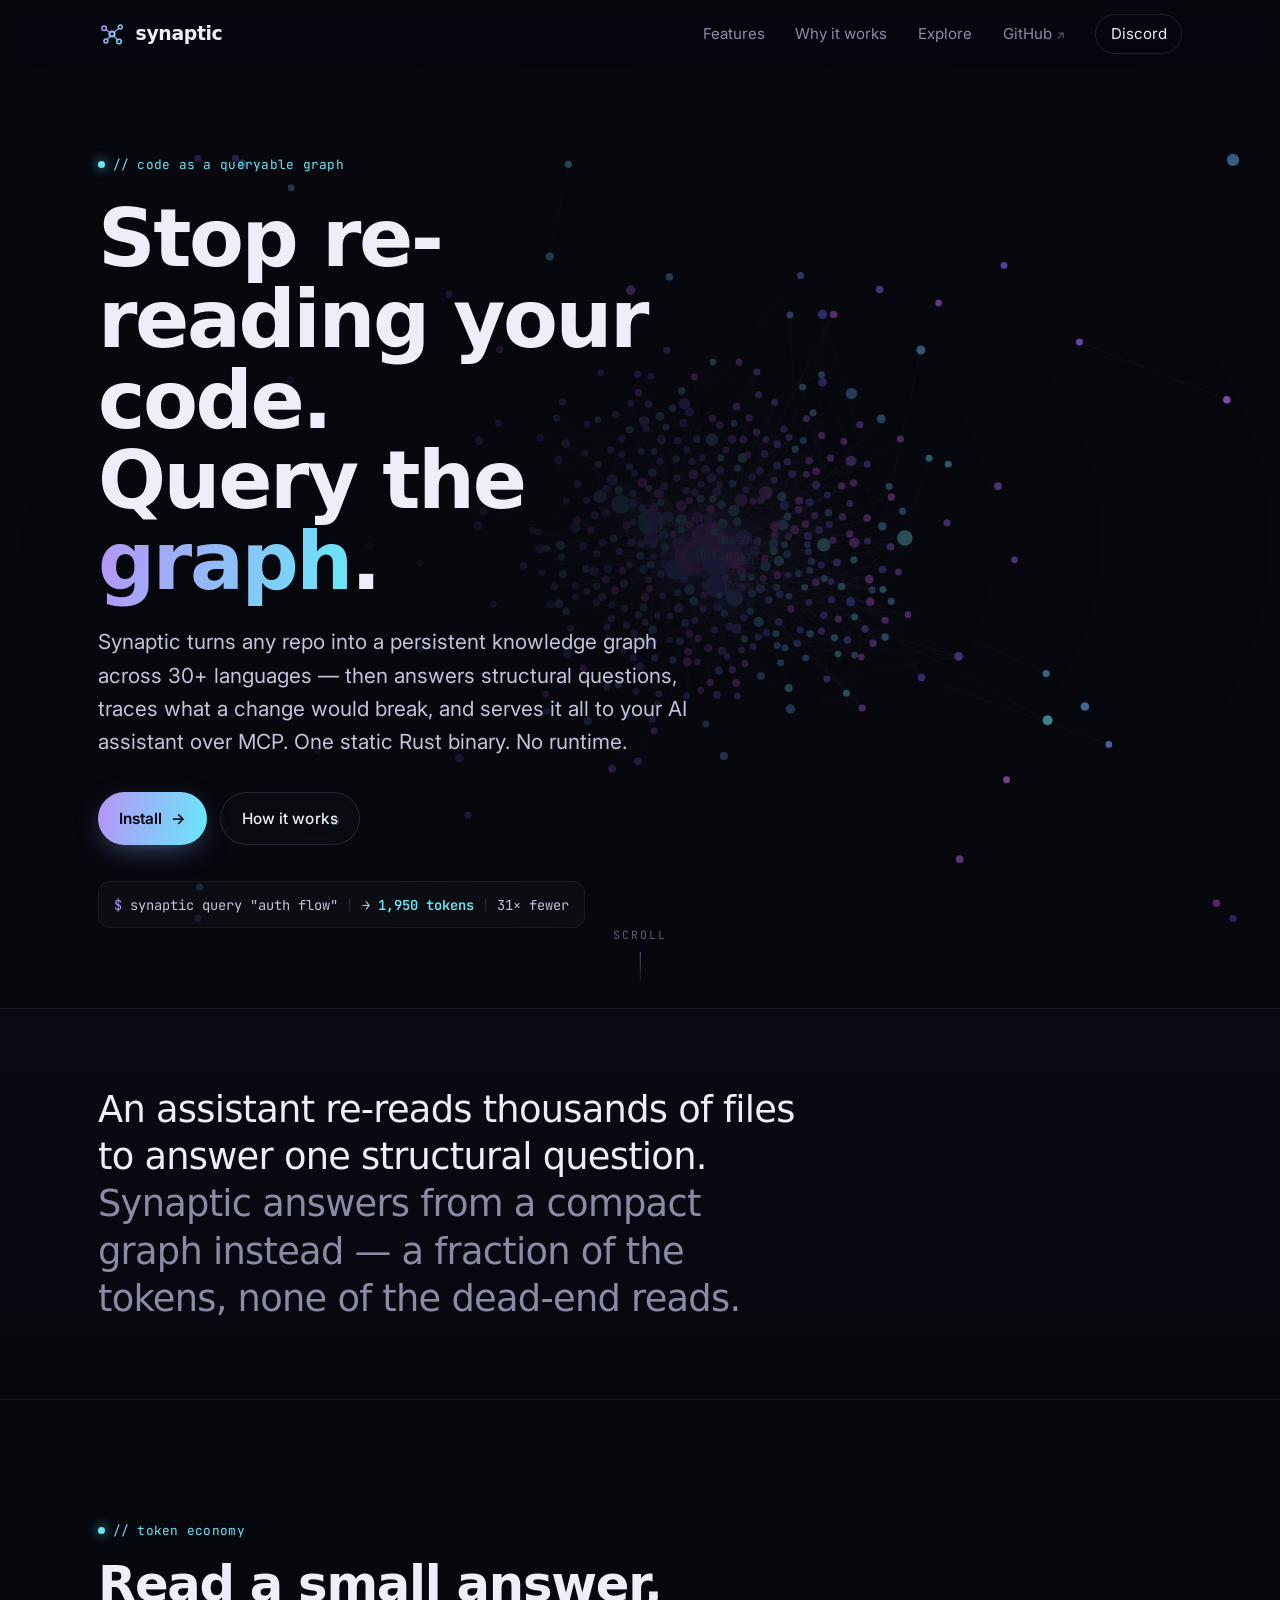
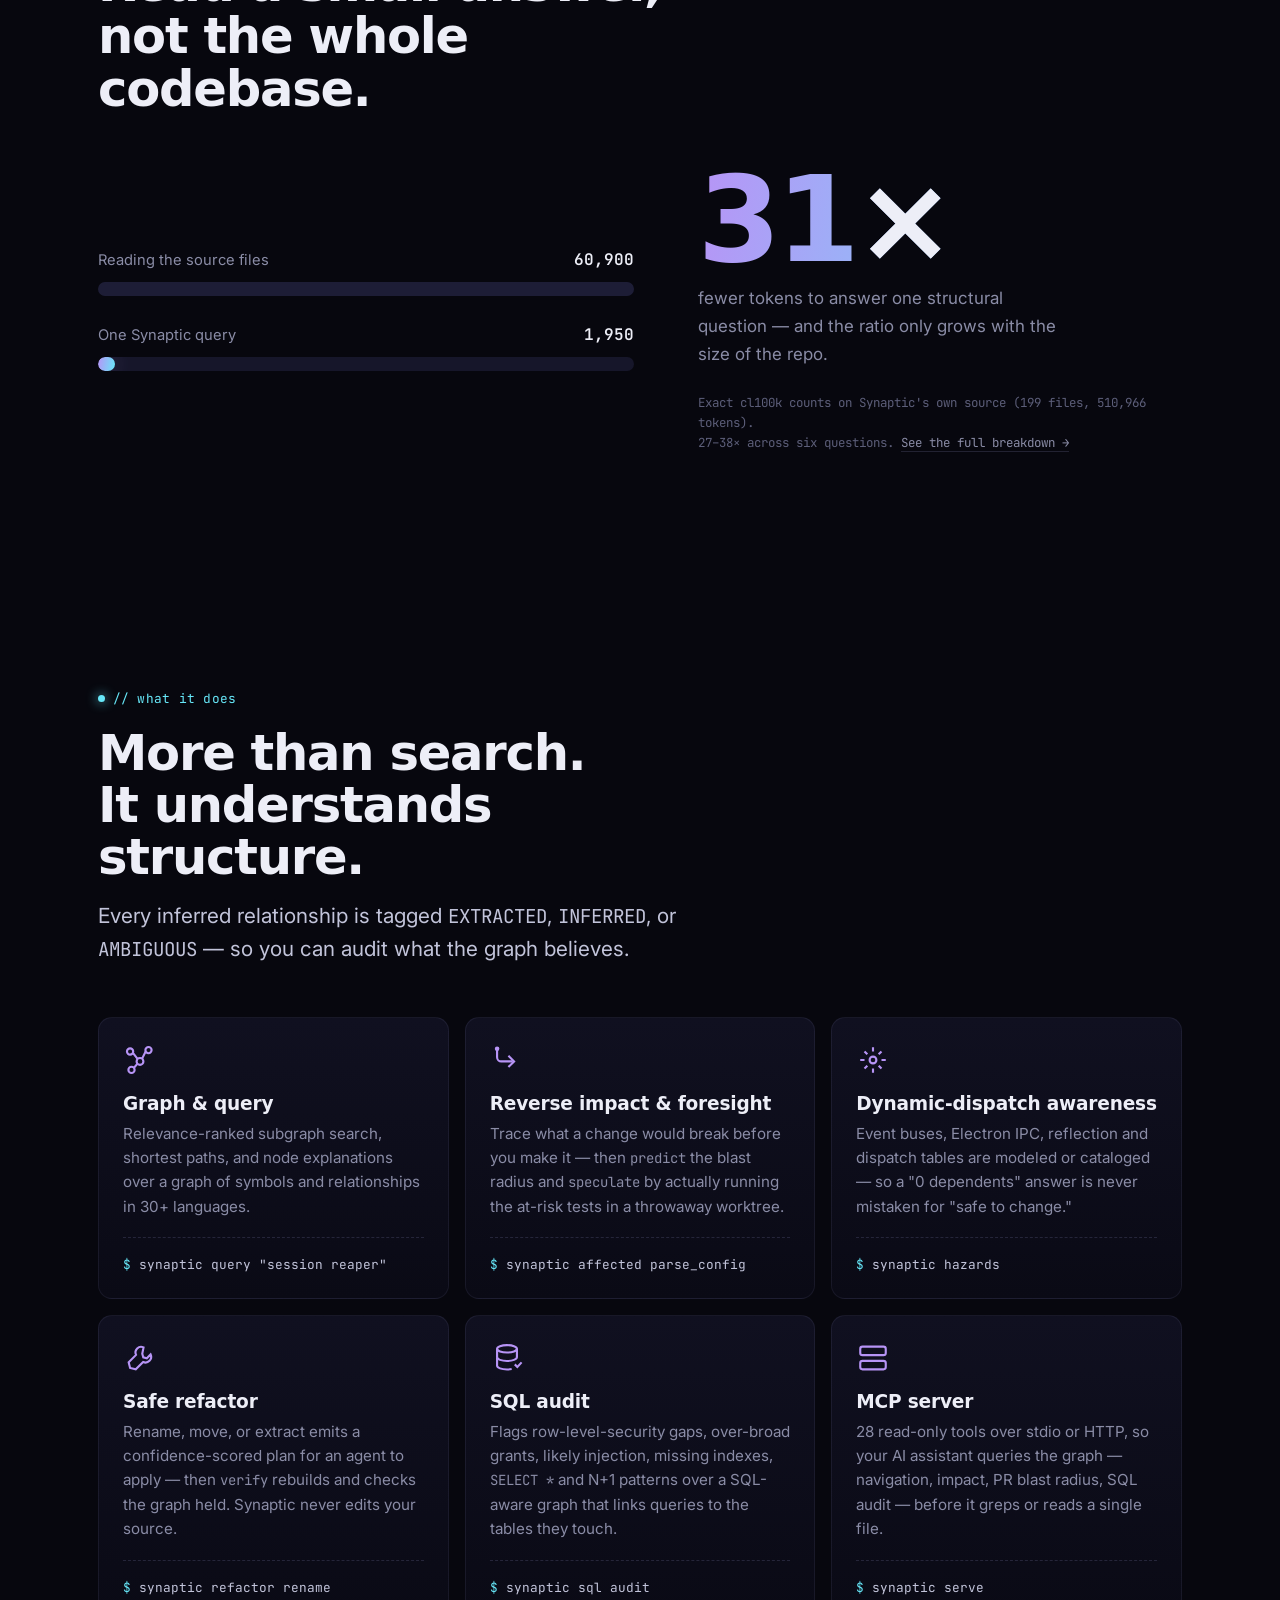
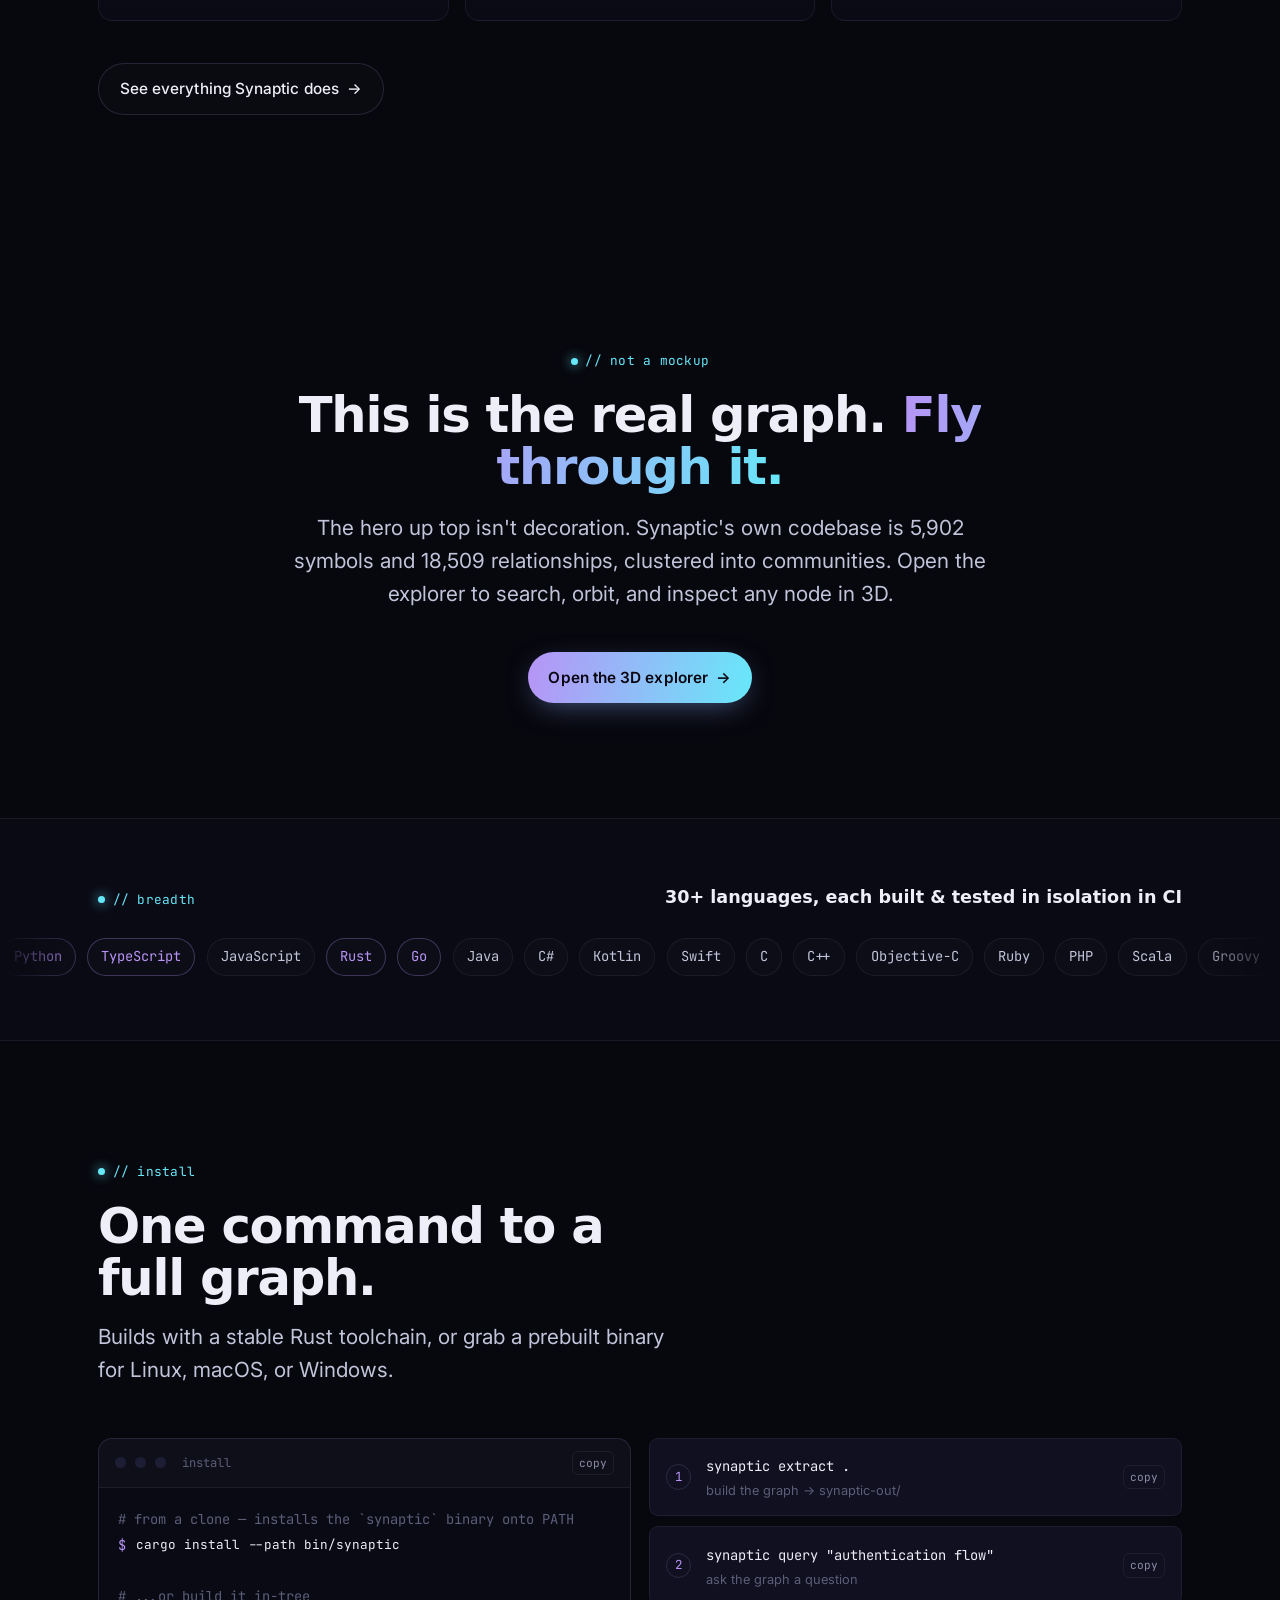
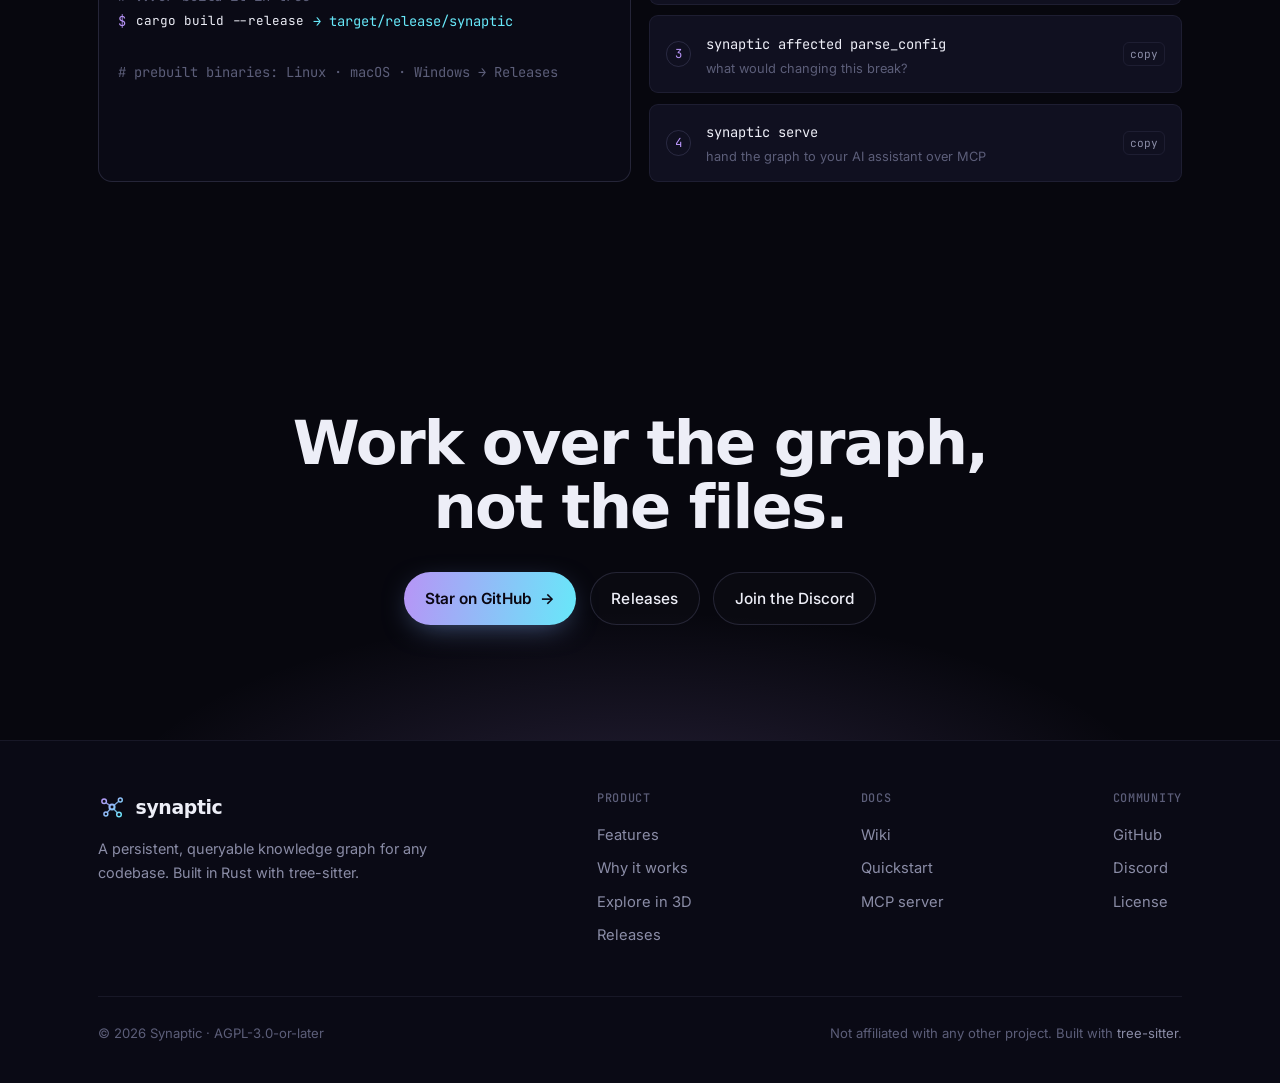
==== commit 4f3b8865: "feat: 3D Explore page + static real-graph hero - explore.html: the real Synaptic graph live in 3D (3" ====
--- a/index.html
+++ b/index.html
@@ -34,7 +34,7 @@
       <nav class="nav__links" id="nav-links" aria-label="Primary">
         <a href="features.html">Features</a>
         <a href="why.html">Why it works</a>
-        <a href="https://github.com/ColinVaughn/Synaptic/wiki">Docs <span class="ext">&#8599;</span></a>
+        <a href="explore.html">Explore</a>
         <a href="https://github.com/ColinVaughn/Synaptic">GitHub <span class="ext">&#8599;</span></a>
         <a class="nav__cta" href="https://discord.gg/ytX7R2PbNz">Discord</a>
       </nav>
@@ -47,7 +47,7 @@
   <main>
     <!-- ===== hero: the living graph ===== -->
     <section class="hero">
-      <div class="hero__canvas" aria-hidden="true"><canvas id="hero-graph"></canvas></div>
+      <div class="hero__canvas" aria-hidden="true"><img src="assets/img/hero-graph.svg" alt="" class="hero__graph-img" /></div>
       <div class="hero__veil"></div>
       <div class="wrap">
         <div class="hero__inner">
@@ -158,6 +158,16 @@
 
         </div>
         <p class="mt-l reveal"><a class="btn btn--ghost" href="features.html">See everything Synaptic does <span class="arrow">&rarr;</span></a></p>
+      </div>
+    </section>
+
+    <!-- ===== explore teaser ===== -->
+    <section class="section" id="explore-teaser">
+      <div class="wrap center">
+        <span class="eyebrow">// not a mockup</span>
+        <h2 class="h2" style="max-width:22ch;margin-inline:auto">This is the real graph. <span class="signal-text">Fly through it.</span></h2>
+        <p class="lead" style="margin:1.1rem auto 0;max-width:54ch">The hero up top isn't decoration. Synaptic's own codebase is 5,902 symbols and 18,509 relationships, clustered into communities. Open the explorer to search, orbit, and inspect any node in 3D.</p>
+        <p class="mt-l"><a class="btn btn--primary" href="explore.html">Open the 3D explorer <span class="arrow">&rarr;</span></a></p>
       </div>
     </section>
 
@@ -254,6 +264,7 @@
           <h4>Product</h4>
           <a href="features.html">Features</a>
           <a href="why.html">Why it works</a>
+          <a href="explore.html">Explore in 3D</a>
           <a href="https://github.com/ColinVaughn/Synaptic/releases">Releases</a>
         </div>
         <div class="foot__col">
@@ -276,7 +287,6 @@
     </div>
   </footer>
 
-  <script src="assets/js/graph.js" defer></script>
   <script src="assets/js/site.js" defer></script>
   <script>
     /* render language chips into both marquee tracks */
--- a/assets/css/synaptic.css
+++ b/assets/css/synaptic.css
@@ -212,7 +212,7 @@
 /* ----- Hero ------------------------------------------------------------- */
 .hero { position: relative; min-height: clamp(620px, 92vh, 920px); display: flex; align-items: center; overflow: hidden; }
 .hero__canvas { position: absolute; inset: 0; width: 100%; height: 100%; z-index: 0; }
-.hero__canvas > canvas { width: 100%; height: 100%; display: block; }
+.hero__canvas > img { width: 100%; height: 100%; object-fit: cover; object-position: center right; display: block; }
 /* veil: keep the left (text) side legible, let the graph breathe on the right */
 .hero__veil {
   position: absolute; inset: 0; z-index: 1; pointer-events: none;
@@ -256,7 +256,6 @@
 @media (max-width: 820px) { .tokens__grid { grid-template-columns: 1fr; } }
 
 .bars { display: flex; flex-direction: column; gap: 1.6rem; }
-.bar__row { }
 .bar__label { display: flex; justify-content: space-between; align-items: baseline; margin-bottom: 0.55rem; font-size: 0.92rem; color: var(--muted); }
 .bar__label b { font-family: var(--f-mono); color: var(--text); font-weight: 600; font-size: 1rem; }
 .bar__track { height: 14px; border-radius: 7px; background: var(--surface-2); overflow: hidden; }
@@ -420,3 +419,74 @@
 .muted { color: var(--muted); } .faint { color: var(--faint); }
 .nowrap { white-space: nowrap; }
 .visually-hidden { position: absolute; width: 1px; height: 1px; padding: 0; margin: -1px; overflow: hidden; clip: rect(0 0 0 0); white-space: nowrap; border: 0; }
+
+/* ----- Explore page (3D graph) ------------------------------------------ */
+.is-explore { overflow: hidden; }
+.explore { position: relative; }
+.explore__stage {
+  position: relative; width: 100%;
+  height: calc(100vh - 68px); height: calc(100dvh - 68px);
+  min-height: 460px; overflow: hidden; touch-action: none;
+  background: radial-gradient(120% 100% at 50% 0%, #0b0b1a, var(--bg) 72%);
+}
+.explore__stage canvas { display: block; }
+
+.explore__panel {
+  position: absolute; z-index: 5;
+  background: color-mix(in srgb, var(--bg) 78%, transparent);
+  backdrop-filter: blur(14px) saturate(140%); -webkit-backdrop-filter: blur(14px) saturate(140%);
+  border: 1px solid var(--line); border-radius: var(--r);
+}
+.explore__controls { top: 1rem; left: 1rem; width: min(280px, calc(100vw - 2rem)); padding: 1rem; display: flex; flex-direction: column; gap: 0.7rem; }
+.explore__info { top: 1rem; right: 1rem; width: min(310px, calc(100vw - 2rem)); padding: 1.1rem; }
+
+.g-field { width: 100%; font: inherit; font-size: 0.9rem; color: var(--text); background: var(--surface); border: 1px solid var(--line-2); border-radius: var(--r-sm); padding: 0.55rem 0.7rem; }
+.g-field:focus-visible { border-color: var(--cyan); outline: none; }
+select.g-field { cursor: pointer; }
+.g-row { display: flex; align-items: center; justify-content: space-between; gap: 0.6rem; font-size: 0.82rem; color: var(--muted); }
+.g-row .g-field { width: auto; flex: 1; max-width: 58%; }
+.g-buttons { display: flex; gap: 0.5rem; }
+.g-btn { flex: 1; font-size: 0.8rem; color: var(--text-dim); background: var(--surface); border: 1px solid var(--line-2); border-radius: var(--r-sm); padding: 0.5rem 0.6rem; transition: border-color .2s var(--ease), color .2s var(--ease), background .2s var(--ease); }
+.g-btn:hover { border-color: var(--lav); color: var(--text); }
+.g-btn.is-on { border-color: var(--cyan); color: var(--cyan); background: rgba(103, 232, 249, 0.08); }
+.g-btn--wide { width: 100%; flex: none; }
+.g-btn:disabled { opacity: 0.55; cursor: default; }
+
+.explore__stats { font-family: var(--f-mono); font-size: 0.72rem; color: var(--faint); line-height: 1.55; margin: 0.2rem 0 0; }
+.explore__legend { display: flex; flex-wrap: wrap; gap: 0.5rem 0.8rem; }
+.g-key { display: inline-flex; align-items: center; gap: 0.4rem; font-size: 0.72rem; color: var(--muted); }
+.g-key i { width: 10px; height: 10px; border-radius: 3px; display: inline-block; }
+.g-key--grad i { width: 26px; background: linear-gradient(90deg, var(--cyan), var(--lav)); }
+
+.g-close { position: absolute; top: 0.5rem; right: 0.7rem; font-size: 1.3rem; line-height: 1; color: var(--muted); }
+.g-close:hover { color: var(--text); }
+.g-info__kind { font-family: var(--f-mono); font-size: 0.72rem; letter-spacing: 0.02em; margin-bottom: 0.2rem; }
+.g-info__name { font-size: 1.25rem; word-break: break-word; margin-bottom: 0.6rem; padding-right: 1.2rem; }
+.g-info__sig { font-family: var(--f-mono); font-size: 0.74rem; color: var(--text-dim); background: var(--bg-2); border: 1px solid var(--line); border-radius: var(--r-sm); padding: 0.5rem 0.6rem; overflow-x: auto; white-space: pre-wrap; margin-bottom: 0.6rem; }
+.g-info__file { font-family: var(--f-mono); font-size: 0.72rem; color: var(--faint); word-break: break-all; margin-bottom: 0.7rem; }
+.g-info__meta { display: flex; gap: 1rem; font-size: 0.76rem; color: var(--muted); margin-bottom: 0.9rem; }
+.g-info__nh-h { font-family: var(--f-mono); font-size: 0.68rem; text-transform: uppercase; letter-spacing: 0.08em; color: var(--faint); margin-bottom: 0.5rem; }
+.g-info__nh { display: flex; flex-wrap: wrap; gap: 0.35rem; align-items: center; }
+.g-chip { font-family: var(--f-mono); font-size: 0.72rem; color: var(--text-dim); background: var(--surface); border: 1px solid var(--line); border-radius: 999px; padding: 0.25rem 0.6rem; max-width: 100%; overflow: hidden; text-overflow: ellipsis; white-space: nowrap; transition: border-color .2s var(--ease), color .2s var(--ease); }
+.g-chip:hover { border-color: var(--lav); color: var(--text); }
+.g-more { font-size: 0.7rem; color: var(--faint); }
+
+.explore__loading, .explore__fallback { position: absolute; inset: 0; z-index: 4; display: flex; flex-direction: column; align-items: center; justify-content: center; gap: 1rem; color: var(--muted); text-align: center; padding: 2rem; }
+.explore__fallback { gap: 0.6rem; }
+.explore__fallback p { max-width: 40ch; }
+.explore__spinner { width: 34px; height: 34px; border-radius: 50%; border: 2px solid var(--line-2); border-top-color: var(--lav); animation: spin 0.8s linear infinite; }
+@keyframes spin { to { transform: rotate(360deg); } }
+.explore__hint { position: absolute; z-index: 5; left: 50%; bottom: 1rem; transform: translateX(-50%); font-family: var(--f-mono); font-size: 0.72rem; color: var(--faint); background: color-mix(in srgb, var(--bg) 70%, transparent); padding: 0.35rem 0.8rem; border-radius: 999px; border: 1px solid var(--line); pointer-events: none; white-space: nowrap; }
+
+/* tooltip rendered by 3d-force-graph */
+.scene-tooltip { pointer-events: none; }
+.g-tip { font-family: var(--f-body); background: var(--bg-2); border: 1px solid var(--line-2); border-radius: 8px; padding: 0.45rem 0.6rem; box-shadow: 0 8px 30px -12px #000; }
+.g-tip b { display: block; color: var(--text); font-size: 0.82rem; }
+.g-tip span { color: var(--muted); font-family: var(--f-mono); font-size: 0.7rem; }
+
+@media (prefers-reduced-motion: reduce) { .explore__spinner { animation-duration: 2.4s; } }
+@media (max-width: 680px) {
+  .explore__controls { top: 0.6rem; left: 0.6rem; right: 0.6rem; width: auto; padding: 0.8rem; }
+  .explore__info { top: auto; bottom: 0.6rem; left: 0.6rem; right: 0.6rem; width: auto; max-height: 46dvh; overflow-y: auto; }
+  .explore__hint { display: none; }
+}
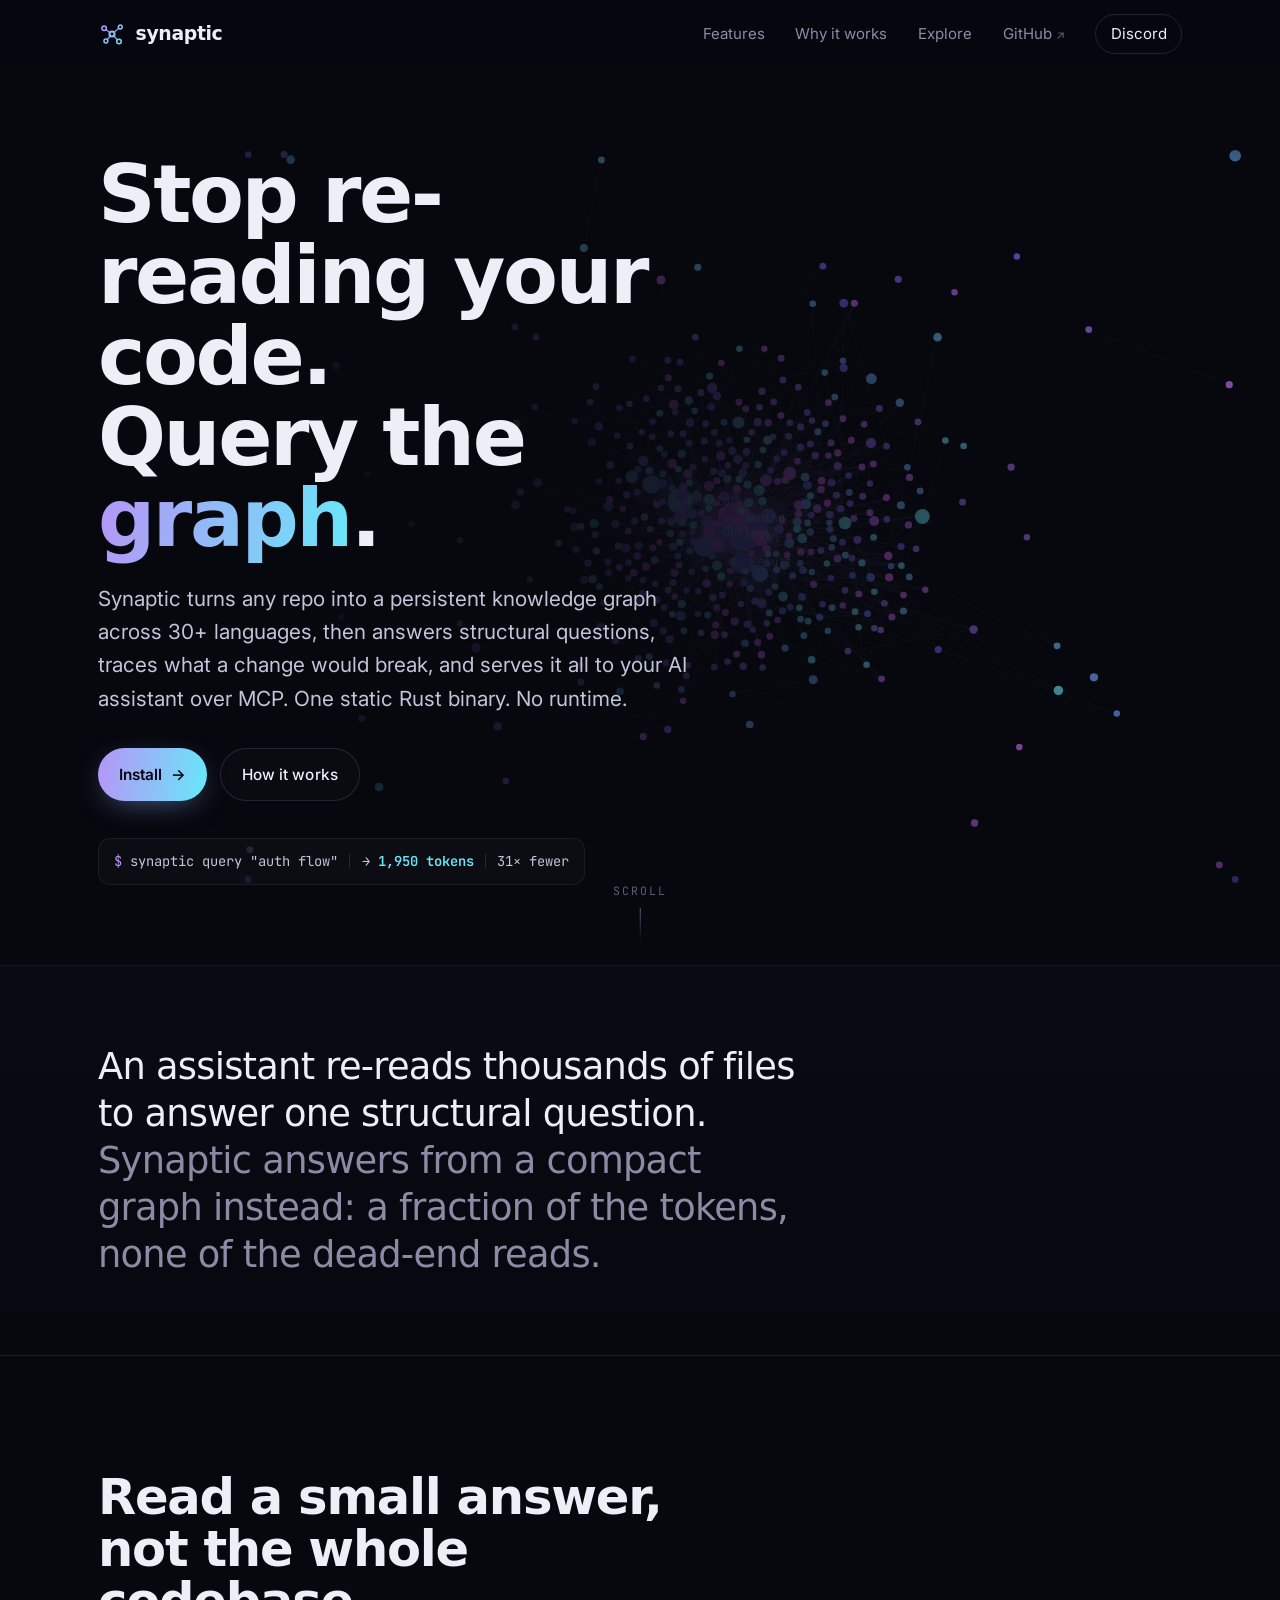
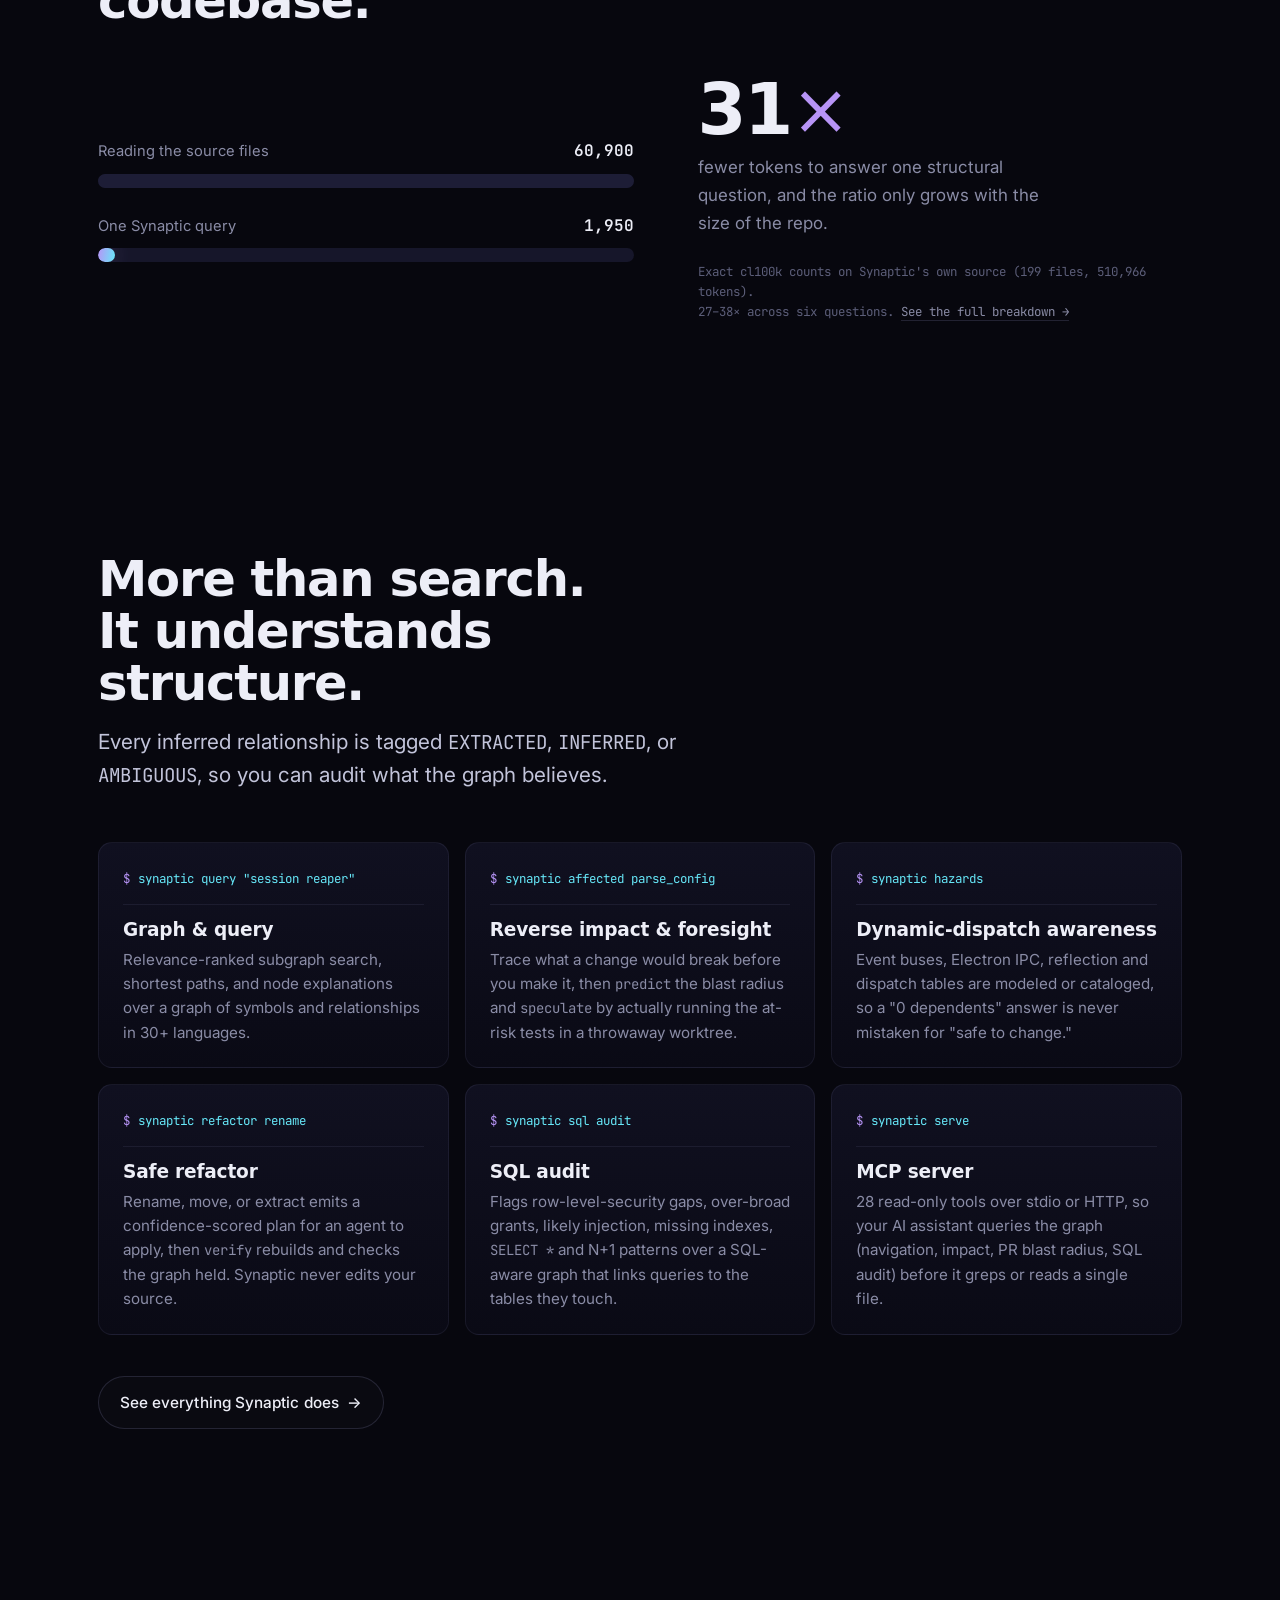
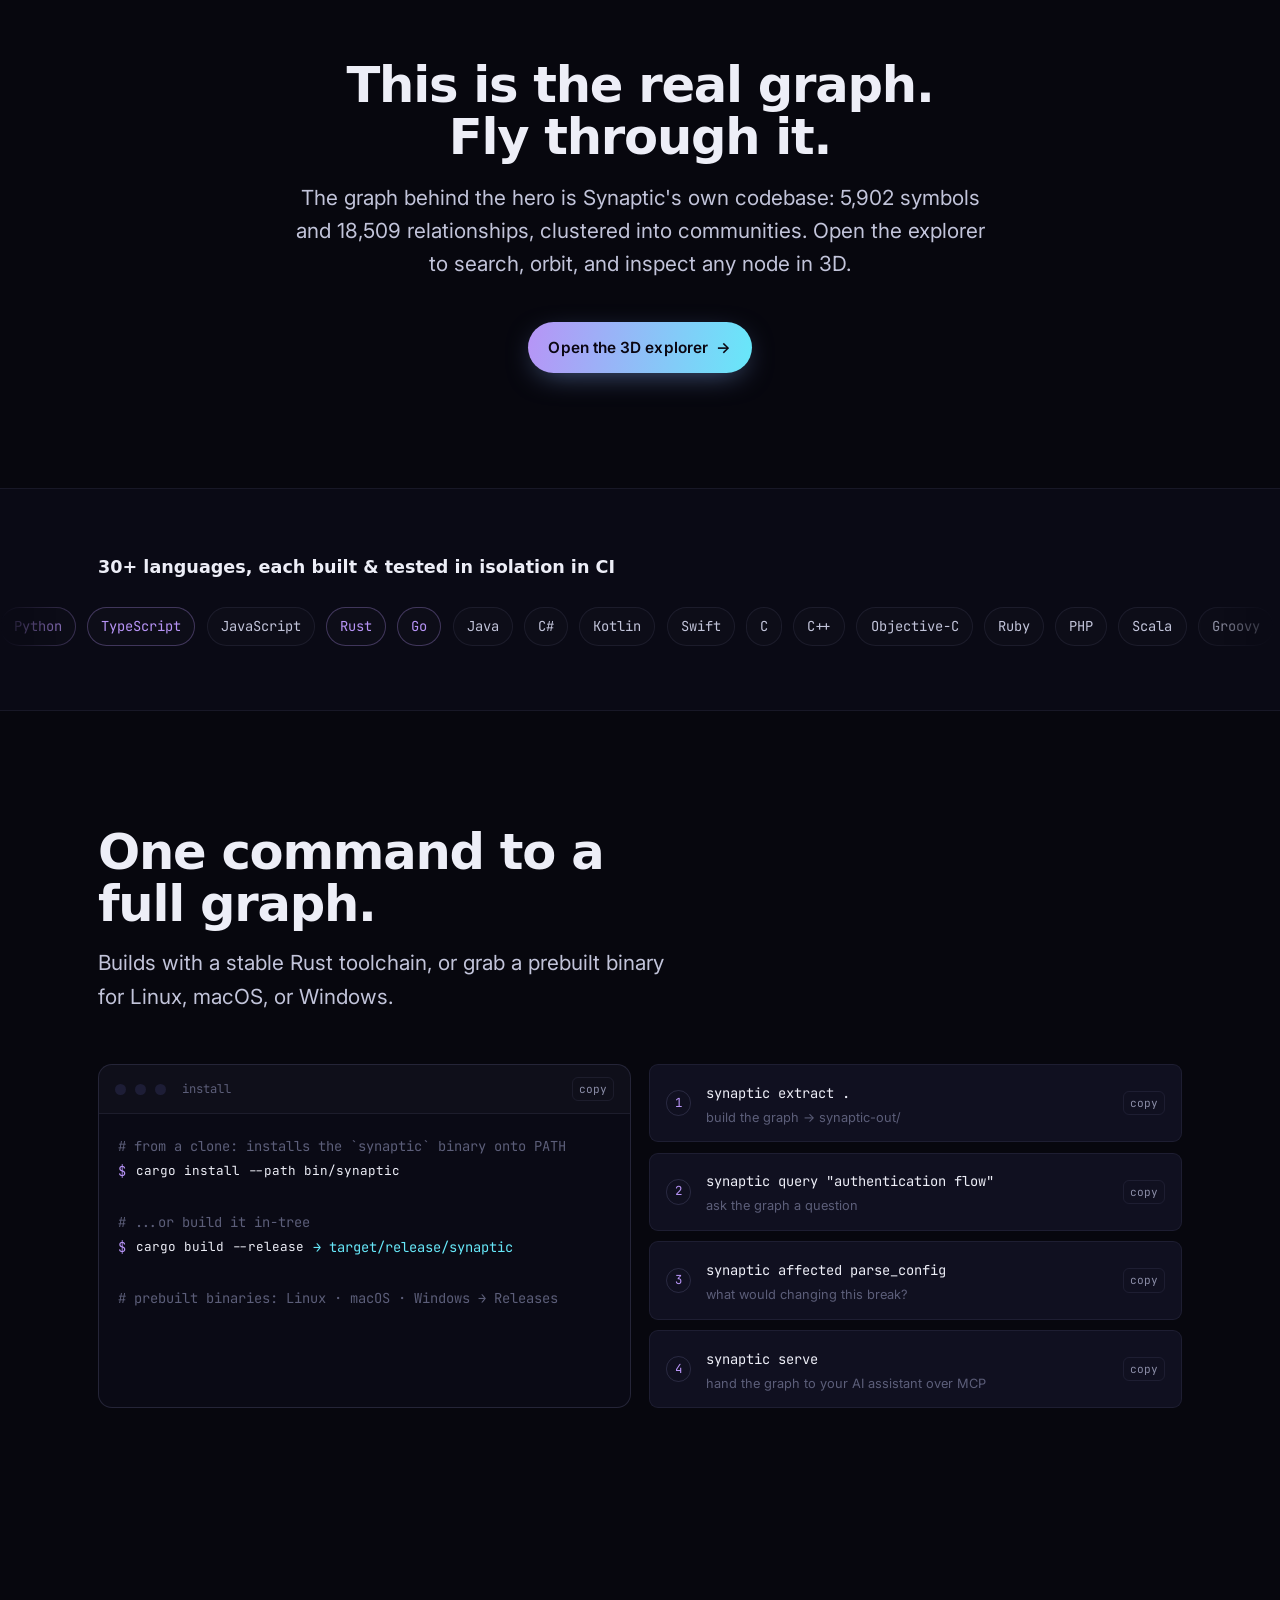
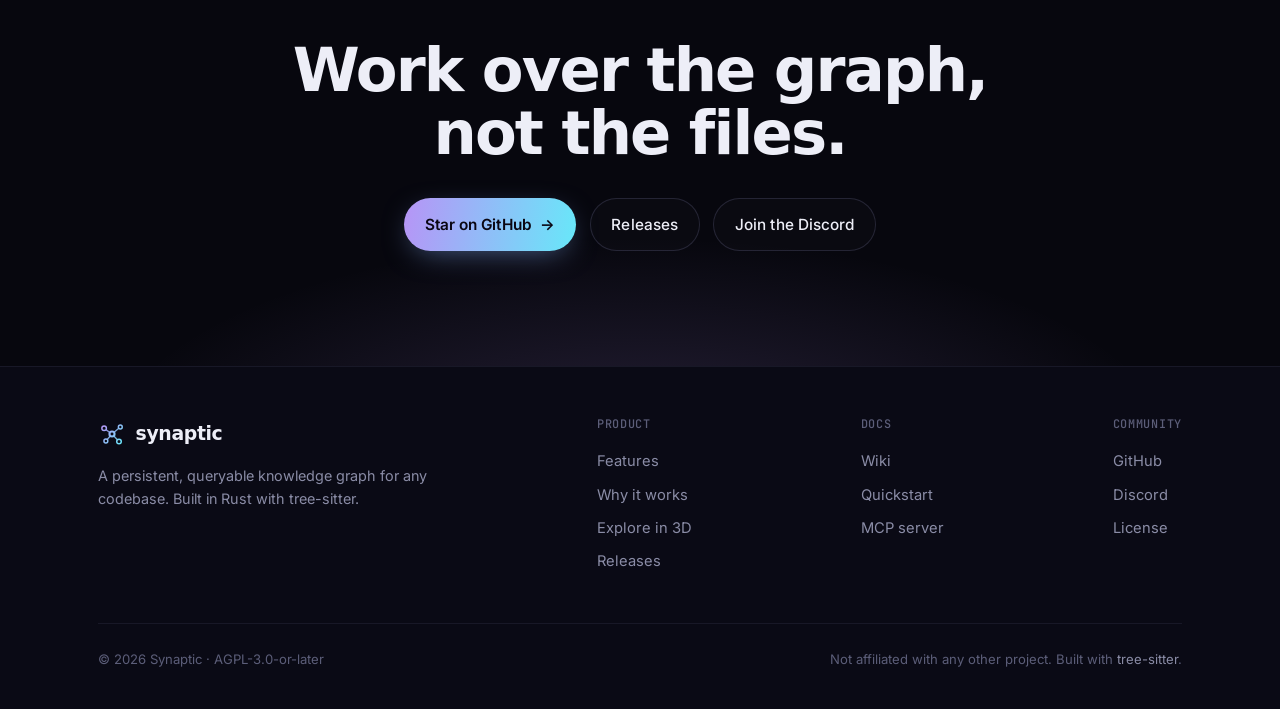
==== commit 9df65a4d: "refine: de-template pass (drop // eyebrows, em-dashes, generic icons) The // code-comment section la" ====
--- a/index.html
+++ b/index.html
@@ -4,14 +4,14 @@
   <meta charset="utf-8" />
   <meta name="viewport" content="width=device-width, initial-scale=1" />
   <script>document.documentElement.classList.add('js');</script>
-  <title>Synaptic — your codebase as a queryable knowledge graph</title>
-  <meta name="description" content="Synaptic turns any repo into a persistent, queryable knowledge graph across 30+ languages — then answers structural questions, traces what a change would break, and serves it to your AI assistant over MCP. One Rust binary, no runtime." />
+  <title>Synaptic · your codebase as a queryable knowledge graph</title>
+  <meta name="description" content="Synaptic turns any repo into a persistent, queryable knowledge graph across 30+ languages, then answers structural questions, traces what a change would break, and serves it to your AI assistant over MCP. One Rust binary, no runtime." />
   <meta name="theme-color" content="#07070e" />
   <link rel="icon" href="assets/img/favicon.svg" type="image/svg+xml" />
 
   <meta property="og:type" content="website" />
-  <meta property="og:title" content="Synaptic — your codebase as a queryable knowledge graph" />
-  <meta property="og:description" content="Stop re-reading your code. Query the graph. Reverse impact, change forecasting, safe refactors and SQL audit over a graph of 30+ languages — served to your AI assistant over MCP." />
+  <meta property="og:title" content="Synaptic · your codebase as a queryable knowledge graph" />
+  <meta property="og:description" content="Stop re-reading your code. Query the graph. Reverse impact, change forecasting, safe refactors and SQL audit over a graph of 30+ languages, served to your AI assistant over MCP." />
   <meta property="og:url" content="https://colinvaughn.github.io/Synaptic/" />
   <meta name="twitter:card" content="summary" />
 
@@ -51,9 +51,8 @@
       <div class="hero__veil"></div>
       <div class="wrap">
         <div class="hero__inner">
-          <span class="eyebrow">// code as a queryable graph</span>
           <h1 class="display hero__title">Stop re-reading your code.<br />Query the <span class="signal-text">graph</span>.</h1>
-          <p class="lead">Synaptic turns any repo into a persistent knowledge graph across 30+ languages — then answers structural questions, traces what a change would break, and serves it all to your AI assistant over MCP. One static Rust binary. No runtime.</p>
+          <p class="lead">Synaptic turns any repo into a persistent knowledge graph across 30+ languages, then answers structural questions, traces what a change would break, and serves it all to your AI assistant over MCP. One static Rust binary. No runtime.</p>
           <div class="hero__cta">
             <a class="btn btn--primary" href="#install">Install <span class="arrow">&rarr;</span></a>
             <a class="btn btn--ghost" href="why.html">How it works</a>
@@ -73,7 +72,7 @@
     <!-- ===== the shift ===== -->
     <section class="band">
       <div class="wrap section--tight">
-        <p class="band__line reveal">An assistant re-reads thousands of files to answer one structural question. <em>Synaptic answers from a compact graph instead — a fraction of the tokens, none of the dead-end reads.</em></p>
+        <p class="band__line reveal">An assistant re-reads thousands of files to answer one structural question. <em>Synaptic answers from a compact graph instead: a fraction of the tokens, none of the dead-end reads.</em></p>
       </div>
     </section>
 
@@ -81,7 +80,6 @@
     <section class="section" id="tokens">
       <div class="wrap">
         <div class="section-head reveal">
-          <span class="eyebrow">// token economy</span>
           <h2 class="h2">Read a small answer,<br />not the whole codebase.</h2>
         </div>
         <div class="tokens__grid">
@@ -96,8 +94,8 @@
             </div>
           </div>
           <div class="tokens__stat reveal" data-delay="1">
-            <div class="tokens__big signal-text">31<span class="x">&times;</span></div>
-            <p class="tokens__cap">fewer tokens to answer one structural question — and the ratio only grows with the size of the repo.</p>
+            <div class="tokens__big">31<span class="x">&times;</span></div>
+            <p class="tokens__cap">fewer tokens to answer one structural question, and the ratio only grows with the size of the repo.</p>
             <p class="repro">Exact cl100k counts on Synaptic's own source (199 files, 510,966 tokens).<br />27&ndash;38&times; across six questions. <a class="muted" href="why.html#economy" style="border-bottom:1px solid var(--line-2)">See the full breakdown &rarr;</a></p>
           </div>
         </div>
@@ -108,52 +106,45 @@
     <section class="section" id="features">
       <div class="wrap">
         <div class="section-head reveal">
-          <span class="eyebrow">// what it does</span>
           <h2 class="h2">More than search.<br />It understands structure.</h2>
-          <p class="lead">Every inferred relationship is tagged <code>EXTRACTED</code>, <code>INFERRED</code>, or <code>AMBIGUOUS</code> — so you can audit what the graph believes.</p>
+          <p class="lead">Every inferred relationship is tagged <code>EXTRACTED</code>, <code>INFERRED</code>, or <code>AMBIGUOUS</code>, so you can audit what the graph believes.</p>
         </div>
         <div class="cards">
 
           <article class="card reveal">
-            <svg class="card__icon" viewBox="0 0 24 24" fill="none" stroke="currentColor" stroke-width="1.5" aria-hidden="true"><circle cx="5" cy="6" r="2.2"/><circle cx="18" cy="5" r="2.2"/><circle cx="12" cy="13" r="2.4"/><circle cx="6" cy="19" r="2.2"/><path d="M7 7l3.4 4.4M16 6l-2.6 5.2M10.4 14.4L7.6 17.6"/></svg>
+            <div class="card__cmd-top"><span class="prompt">$</span> synaptic query "session reaper"</div>
             <h3 class="h3">Graph &amp; query</h3>
             <p class="card__body">Relevance-ranked subgraph search, shortest paths, and node explanations over a graph of symbols and relationships in 30+ languages.</p>
-            <div class="card__cmd"><span class="prompt">$</span> synaptic query "session reaper"</div>
           </article>
 
           <article class="card reveal" data-delay="1">
-            <svg class="card__icon" viewBox="0 0 24 24" fill="none" stroke="currentColor" stroke-width="1.5" aria-hidden="true"><path d="M5 4v6a3 3 0 003 3h8"/><path d="M13 9l4 4-4 4"/><circle cx="5" cy="4" r="1.6" fill="currentColor" stroke="none"/></svg>
+            <div class="card__cmd-top"><span class="prompt">$</span> synaptic affected parse_config</div>
             <h3 class="h3">Reverse impact &amp; foresight</h3>
-            <p class="card__body">Trace what a change would break before you make it — then <code>predict</code> the blast radius and <code>speculate</code> by actually running the at-risk tests in a throwaway worktree.</p>
-            <div class="card__cmd"><span class="prompt">$</span> synaptic affected parse_config</div>
+            <p class="card__body">Trace what a change would break before you make it, then <code>predict</code> the blast radius and <code>speculate</code> by actually running the at-risk tests in a throwaway worktree.</p>
           </article>
 
           <article class="card reveal" data-delay="2">
-            <svg class="card__icon" viewBox="0 0 24 24" fill="none" stroke="currentColor" stroke-width="1.5" aria-hidden="true"><circle cx="12" cy="12" r="2.4"/><path d="M12 3v3M12 18v3M3 12h3M18 12h3M6 6l2 2M16 16l2 2M18 6l-2 2M8 16l-2 2"/></svg>
+            <div class="card__cmd-top"><span class="prompt">$</span> synaptic hazards</div>
             <h3 class="h3">Dynamic-dispatch awareness</h3>
-            <p class="card__body">Event buses, Electron IPC, reflection and dispatch tables are modeled or cataloged — so a "0 dependents" answer is never mistaken for "safe to change."</p>
-            <div class="card__cmd"><span class="prompt">$</span> synaptic hazards</div>
+            <p class="card__body">Event buses, Electron IPC, reflection and dispatch tables are modeled or cataloged, so a "0 dependents" answer is never mistaken for "safe to change."</p>
           </article>
 
           <article class="card reveal">
-            <svg class="card__icon" viewBox="0 0 24 24" fill="none" stroke="currentColor" stroke-width="1.5" aria-hidden="true"><path d="M14.5 4.5a4 4 0 00-5.3 5.3L4 15l1 4 4 1 5.2-5.2a4 4 0 005.3-5.3l-2.7 2.7-2.5-.7-.7-2.5z"/></svg>
+            <div class="card__cmd-top"><span class="prompt">$</span> synaptic refactor rename</div>
             <h3 class="h3">Safe refactor</h3>
-            <p class="card__body">Rename, move, or extract emits a confidence-scored plan for an agent to apply — then <code>verify</code> rebuilds and checks the graph held. Synaptic never edits your source.</p>
-            <div class="card__cmd"><span class="prompt">$</span> synaptic refactor rename</div>
+            <p class="card__body">Rename, move, or extract emits a confidence-scored plan for an agent to apply, then <code>verify</code> rebuilds and checks the graph held. Synaptic never edits your source.</p>
           </article>
 
           <article class="card reveal" data-delay="1">
-            <svg class="card__icon" viewBox="0 0 24 24" fill="none" stroke="currentColor" stroke-width="1.5" aria-hidden="true"><ellipse cx="12" cy="5.5" rx="7" ry="2.6"/><path d="M5 5.5v6c0 1.4 3.1 2.6 7 2.6s7-1.2 7-2.6v-6"/><path d="M5 11.5v6c0 1.4 3.1 2.6 7 2.6 1.2 0 2.3-.1 3.3-.3"/><path d="M17.5 16.5l1.8 1.8 3-3.2"/></svg>
+            <div class="card__cmd-top"><span class="prompt">$</span> synaptic sql audit</div>
             <h3 class="h3">SQL audit</h3>
             <p class="card__body">Flags row-level-security gaps, over-broad grants, likely injection, missing indexes, <code>SELECT *</code> and N+1 patterns over a SQL-aware graph that links queries to the tables they touch.</p>
-            <div class="card__cmd"><span class="prompt">$</span> synaptic sql audit</div>
           </article>
 
           <article class="card reveal" data-delay="2">
-            <svg class="card__icon" viewBox="0 0 24 24" fill="none" stroke="currentColor" stroke-width="1.5" aria-hidden="true"><rect x="3" y="4" width="18" height="6" rx="1.6"/><rect x="3" y="14" width="18" height="6" rx="1.6"/><path d="M7 7h.01M7 17h.01"/></svg>
+            <div class="card__cmd-top"><span class="prompt">$</span> synaptic serve</div>
             <h3 class="h3">MCP server</h3>
-            <p class="card__body">28 read-only tools over stdio or HTTP, so your AI assistant queries the graph — navigation, impact, PR blast radius, SQL audit — before it greps or reads a single file.</p>
-            <div class="card__cmd"><span class="prompt">$</span> synaptic serve</div>
+            <p class="card__body">28 read-only tools over stdio or HTTP, so your AI assistant queries the graph (navigation, impact, PR blast radius, SQL audit) before it greps or reads a single file.</p>
           </article>
 
         </div>
@@ -164,9 +155,8 @@
     <!-- ===== explore teaser ===== -->
     <section class="section" id="explore-teaser">
       <div class="wrap center">
-        <span class="eyebrow">// not a mockup</span>
-        <h2 class="h2" style="max-width:22ch;margin-inline:auto">This is the real graph. <span class="signal-text">Fly through it.</span></h2>
-        <p class="lead" style="margin:1.1rem auto 0;max-width:54ch">The hero up top isn't decoration. Synaptic's own codebase is 5,902 symbols and 18,509 relationships, clustered into communities. Open the explorer to search, orbit, and inspect any node in 3D.</p>
+        <h2 class="h2" style="max-width:24ch;margin-inline:auto">This is the real graph.<br />Fly through it.</h2>
+        <p class="lead" style="margin:1.1rem auto 0;max-width:54ch">The graph behind the hero is Synaptic's own codebase: 5,902 symbols and 18,509 relationships, clustered into communities. Open the explorer to search, orbit, and inspect any node in 3D.</p>
         <p class="mt-l"><a class="btn btn--primary" href="explore.html">Open the 3D explorer <span class="arrow">&rarr;</span></a></p>
       </div>
     </section>
@@ -174,7 +164,6 @@
     <!-- ===== languages ===== -->
     <section class="langs">
       <div class="wrap langs__head reveal">
-        <span class="eyebrow" style="margin:0">// breadth</span>
         <span class="langs__count">30+ languages, each built &amp; tested in isolation in CI</span>
       </div>
       <div class="marquee" aria-label="Supported languages">
@@ -187,7 +176,6 @@
     <section class="section" id="install">
       <div class="wrap">
         <div class="section-head reveal">
-          <span class="eyebrow">// install</span>
           <h2 class="h2">One command to a full graph.</h2>
           <p class="lead">Builds with a stable Rust toolchain, or grab a prebuilt binary for Linux, macOS, or Windows.</p>
         </div>
@@ -199,7 +187,7 @@
               <button class="copy-btn" data-copy="cargo install --path bin/synaptic" aria-label="Copy install command">copy</button>
             </div>
             <div class="terminal__body">
-              <div><span class="c"># from a clone — installs the `synaptic` binary onto PATH</span></div>
+              <div><span class="c"># from a clone: installs the `synaptic` binary onto PATH</span></div>
               <div class="cmd-line"><span class="p">$</span><code>cargo install --path bin/synaptic</code></div>
               <div>&nbsp;</div>
               <div><span class="c"># ...or build it in-tree</span></div>
--- a/assets/css/synaptic.css
+++ b/assets/css/synaptic.css
@@ -99,26 +99,6 @@
   -webkit-background-clip: text;
   background-clip: text;
   color: transparent;
-}
-
-/* code-comment eyebrow — true to the subject (these are section labels) */
-.eyebrow {
-  display: inline-flex;
-  align-items: center;
-  gap: 0.6em;
-  font-family: var(--f-mono);
-  font-size: 0.8rem;
-  letter-spacing: 0.02em;
-  color: var(--cyan);
-  margin-bottom: 1.1rem;
-}
-.eyebrow::before {
-  content: "";
-  width: 7px; height: 7px;
-  border-radius: 50%;
-  background: var(--cyan);
-  box-shadow: 0 0 12px var(--cyan);
-  flex: none;
 }
 
 code, .mono { font-family: var(--f-mono); font-size: 0.92em; }
@@ -266,8 +246,8 @@
 .js .is-inview .bar__fill { width: var(--w); }
 
 .tokens__stat { text-align: left; }
-.tokens__big { font-family: var(--f-display); font-weight: 700; font-size: clamp(4.2rem, 2rem + 9vw, 7.5rem); line-height: 0.9; letter-spacing: -0.04em; }
-.tokens__big .x { -webkit-text-fill-color: var(--text); }
+.tokens__big { font-family: var(--f-display); font-weight: 600; font-size: clamp(2.9rem, 1.6rem + 4.6vw, 4.4rem); line-height: 0.92; letter-spacing: -0.03em; color: var(--text); }
+.tokens__big .x { color: var(--lav); font-weight: 500; }
 .tokens__cap { color: var(--muted); margin-top: 0.7rem; max-width: 34ch; }
 .repro { font-family: var(--f-mono); font-size: 0.78rem; color: var(--faint); margin-top: 1.5rem; line-height: 1.6; }
 
@@ -293,11 +273,10 @@
 }
 .card:hover { transform: translateY(-3px); border-color: var(--line-2); }
 .card:hover::before { opacity: 1; }
-.card__icon { width: 34px; height: 34px; margin-bottom: 1.05rem; color: var(--lav); }
+.card__cmd-top { font-family: var(--f-mono); font-size: 0.78rem; color: var(--cyan); margin-bottom: 0.95rem; padding-bottom: 0.9rem; border-bottom: 1px solid var(--line); display: flex; align-items: center; gap: 0.5rem; overflow-x: auto; }
+.card__cmd-top .prompt { color: var(--lav); }
 .card .h3 { margin-bottom: 0.5rem; }
 .card__body { color: var(--muted); font-size: 0.95rem; line-height: 1.6; flex: 1; }
-.card__cmd { margin-top: 1.15rem; padding-top: 1rem; border-top: 1px dashed var(--line-2); font-family: var(--f-mono); font-size: 0.8rem; color: var(--text-dim); display: flex; align-items: center; gap: 0.5rem; }
-.card__cmd .prompt { color: var(--cyan); }
 
 /* ----- Languages strip -------------------------------------------------- */
 .langs { border-block: 1px solid var(--line); background: var(--bg-2); padding-block: clamp(2.6rem, 5vw, 4rem); }
@@ -452,6 +431,7 @@
 .g-btn--wide { width: 100%; flex: none; }
 .g-btn:disabled { opacity: 0.55; cursor: default; }
 
+.explore__cap { font-family: var(--f-mono); font-size: 0.74rem; color: var(--muted); letter-spacing: 0.02em; margin: 0 0 0.3rem; }
 .explore__stats { font-family: var(--f-mono); font-size: 0.72rem; color: var(--faint); line-height: 1.55; margin: 0.2rem 0 0; }
 .explore__legend { display: flex; flex-wrap: wrap; gap: 0.5rem 0.8rem; }
 .g-key { display: inline-flex; align-items: center; gap: 0.4rem; font-size: 0.72rem; color: var(--muted); }
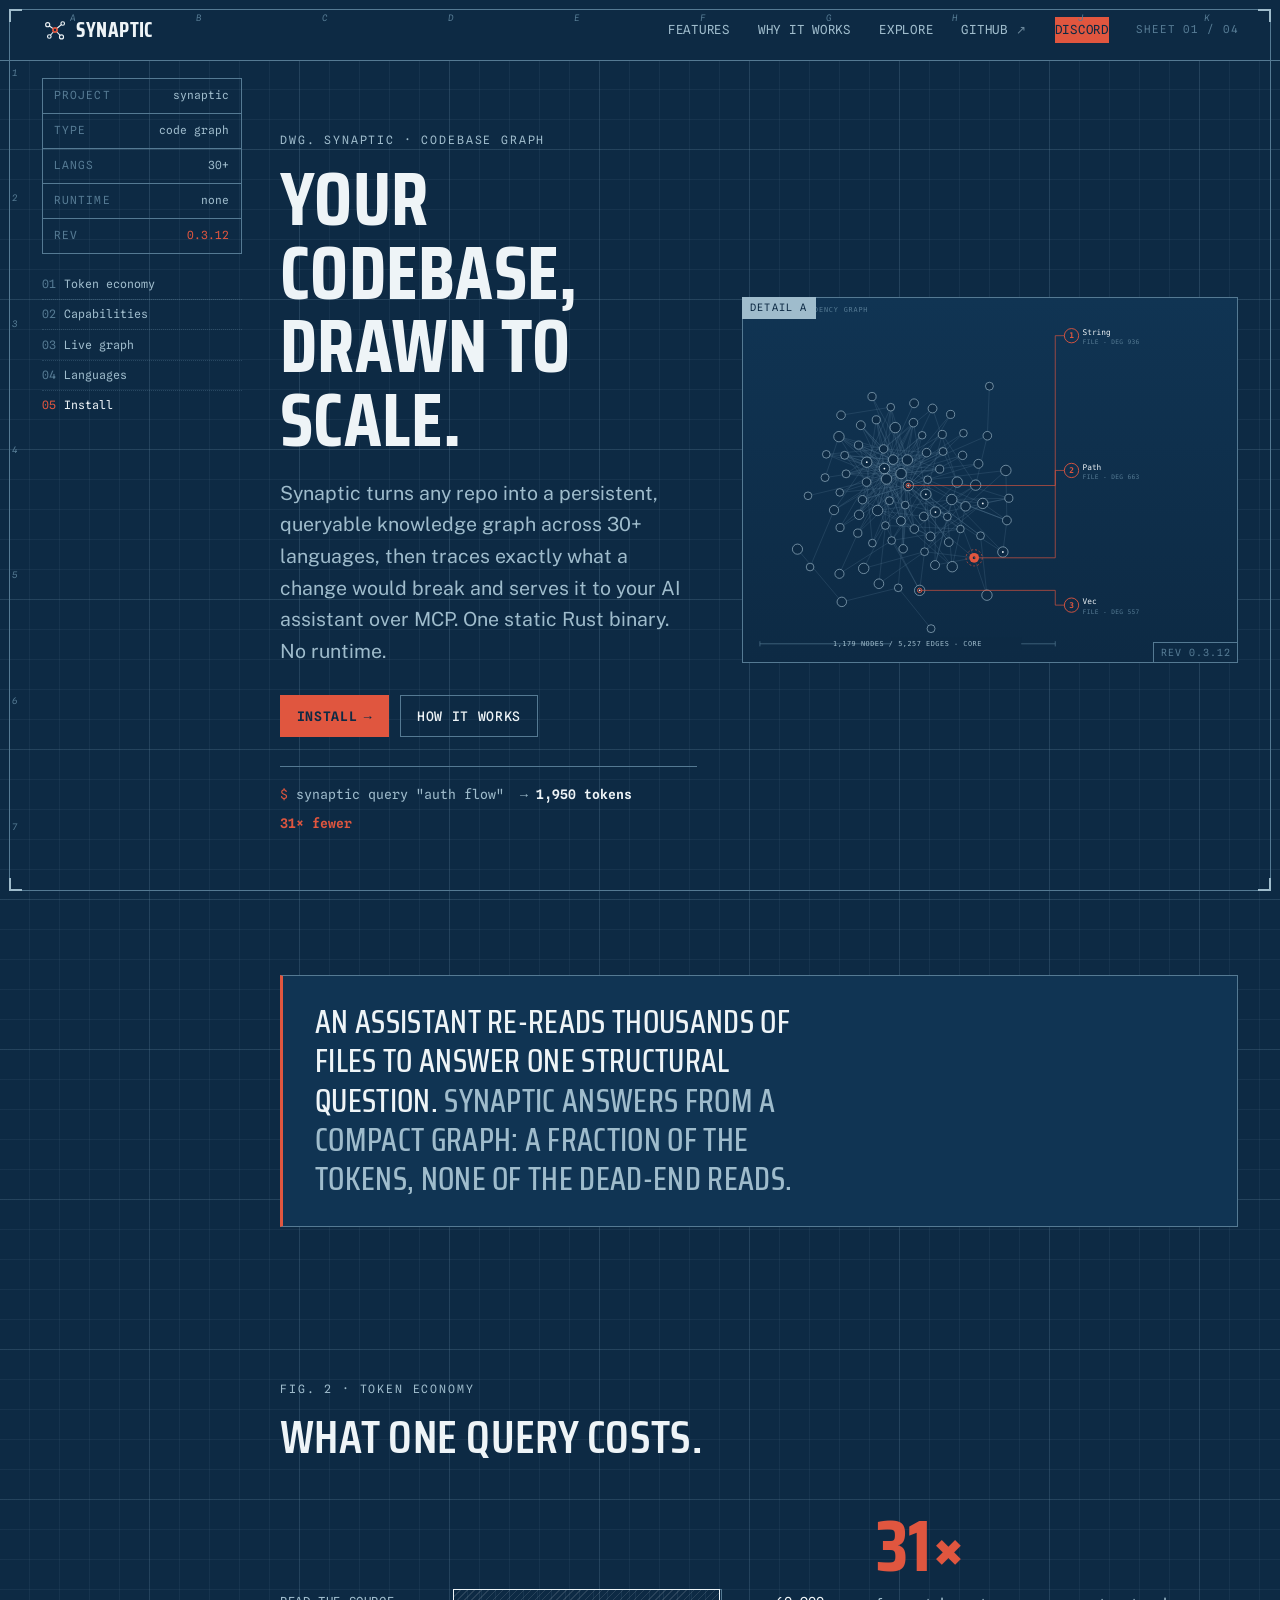
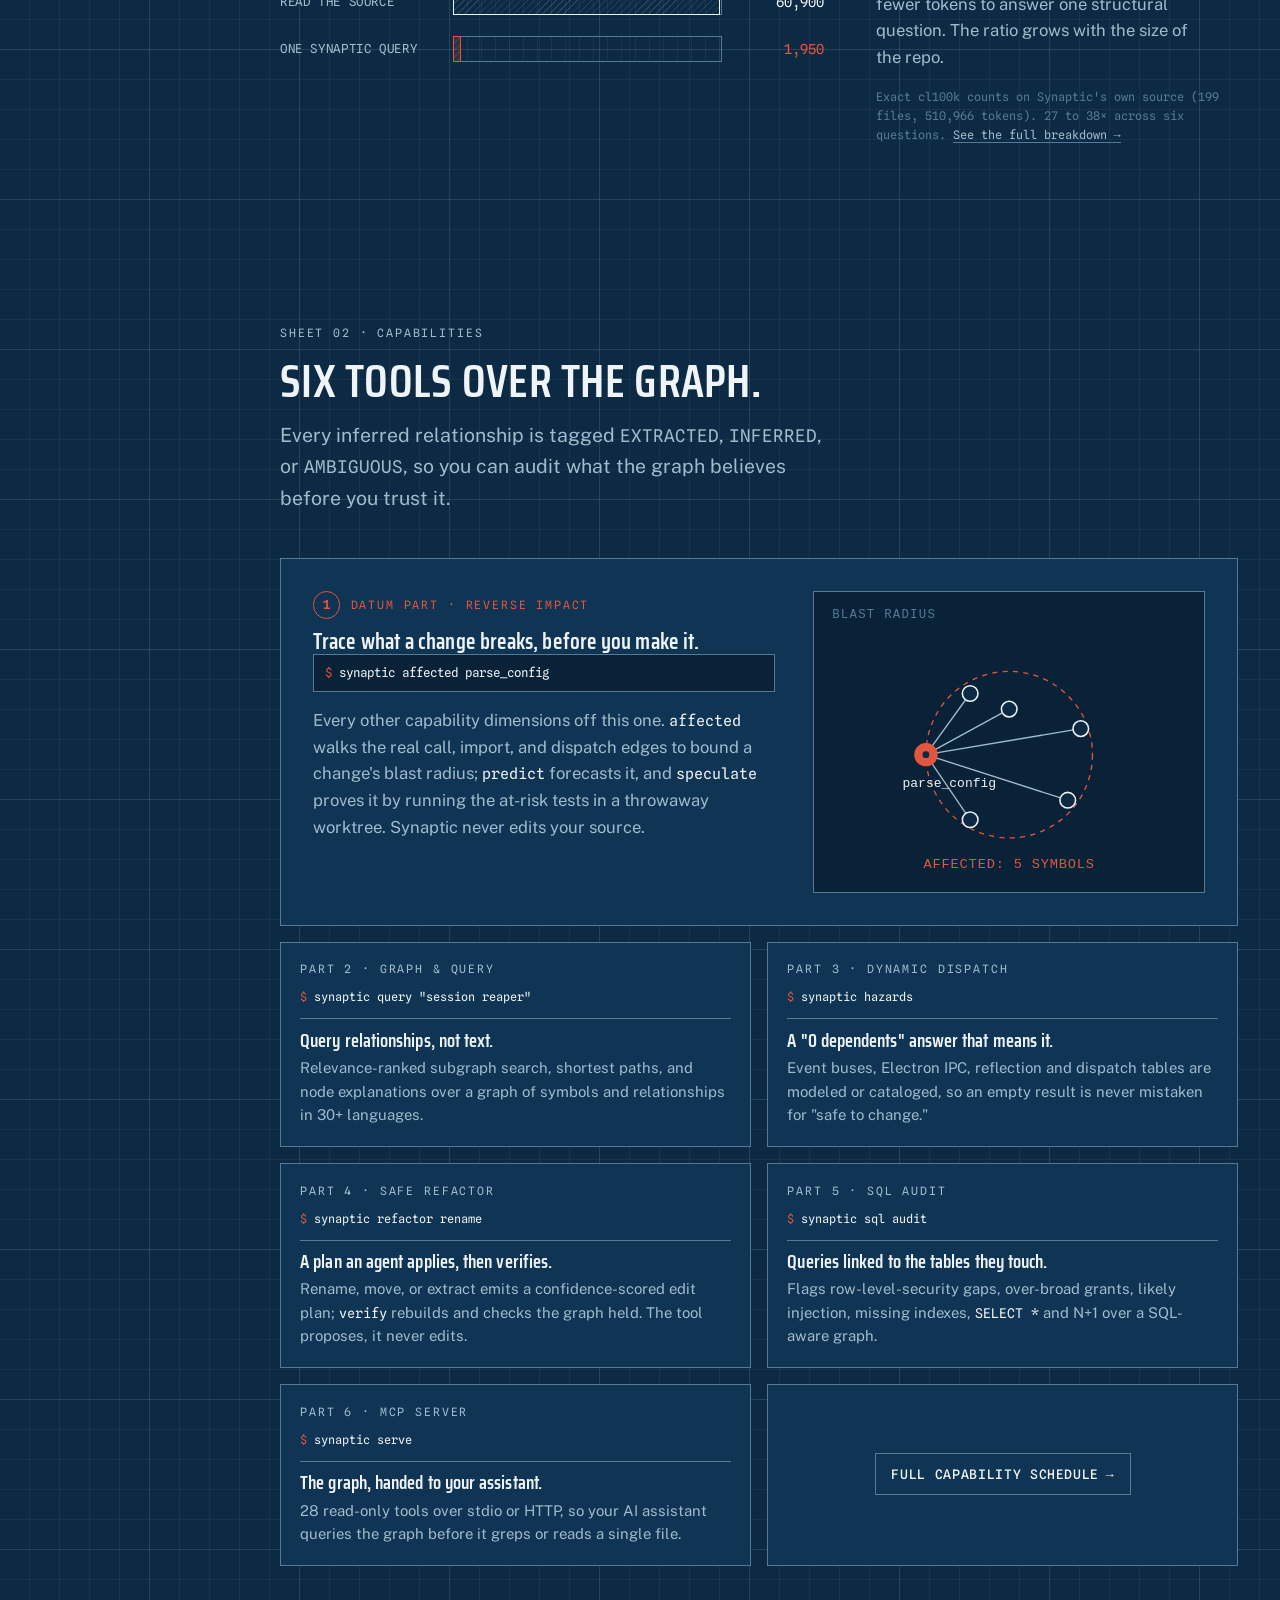
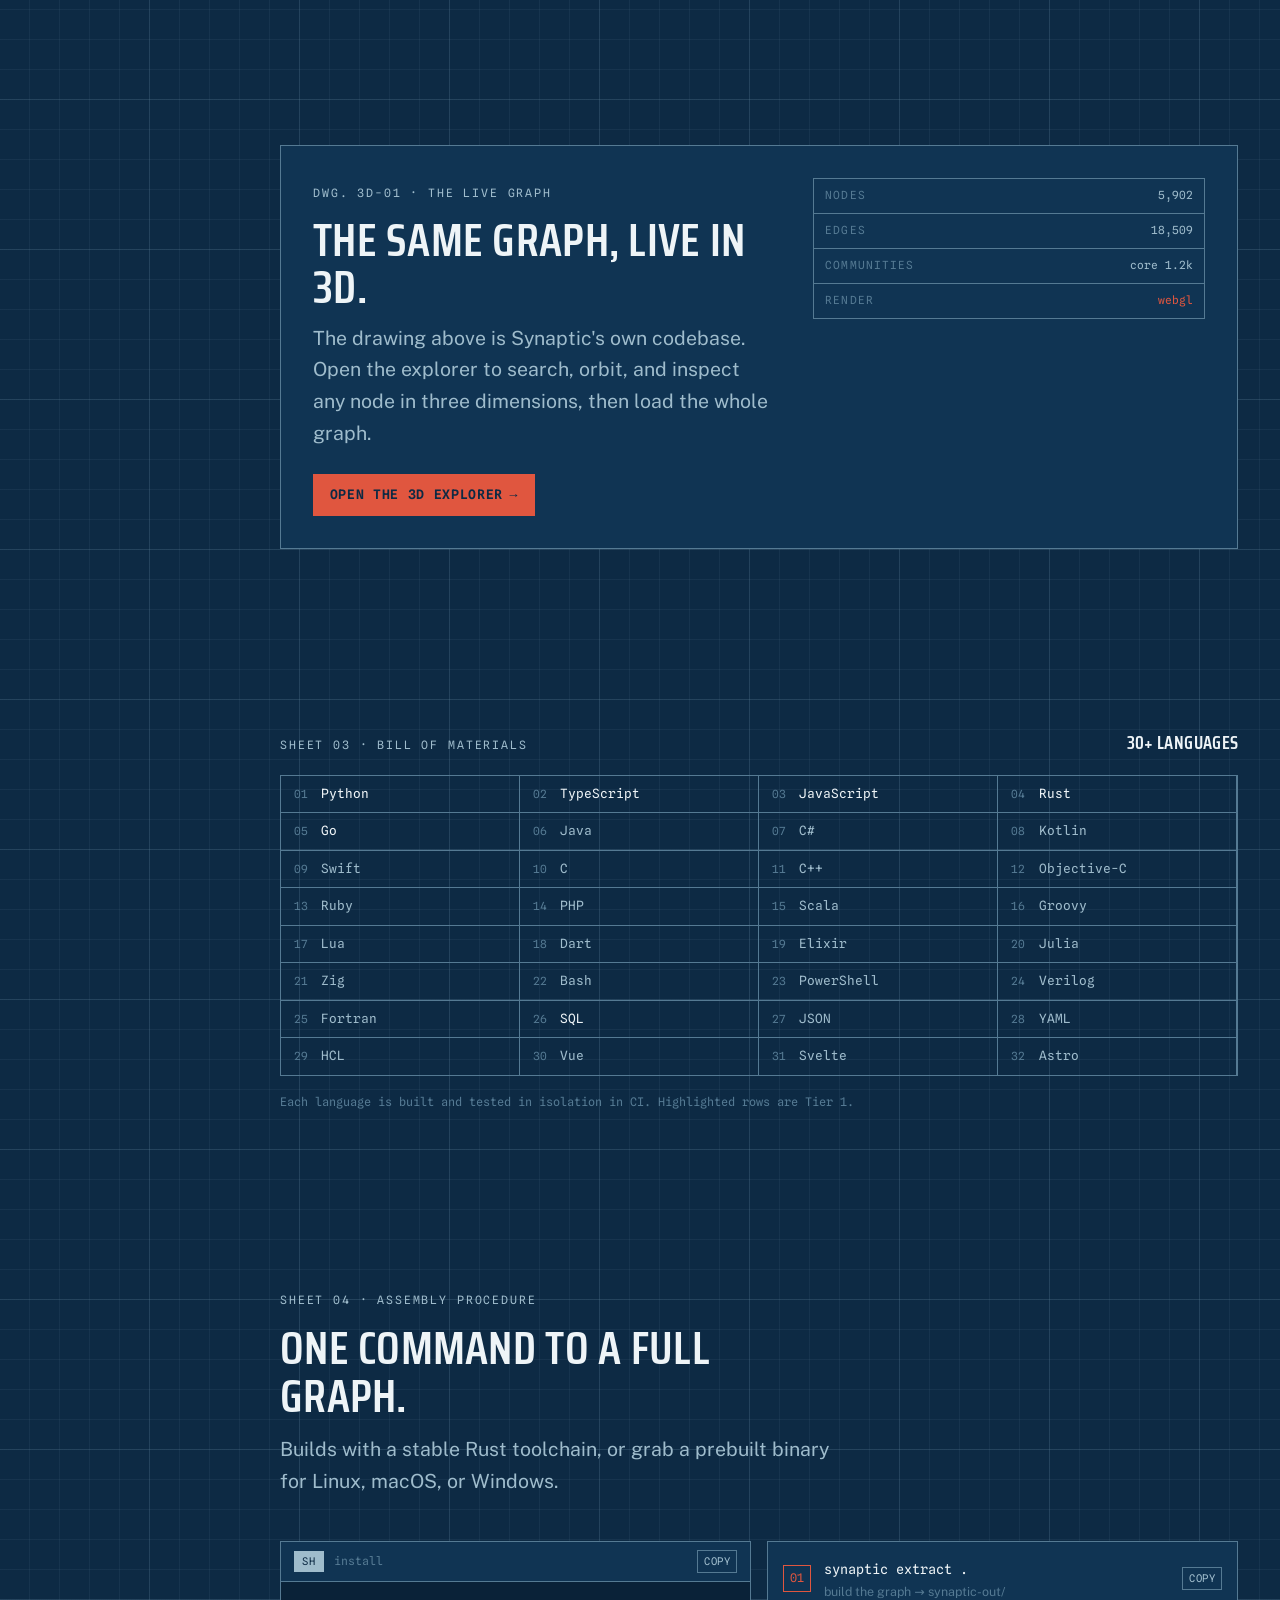
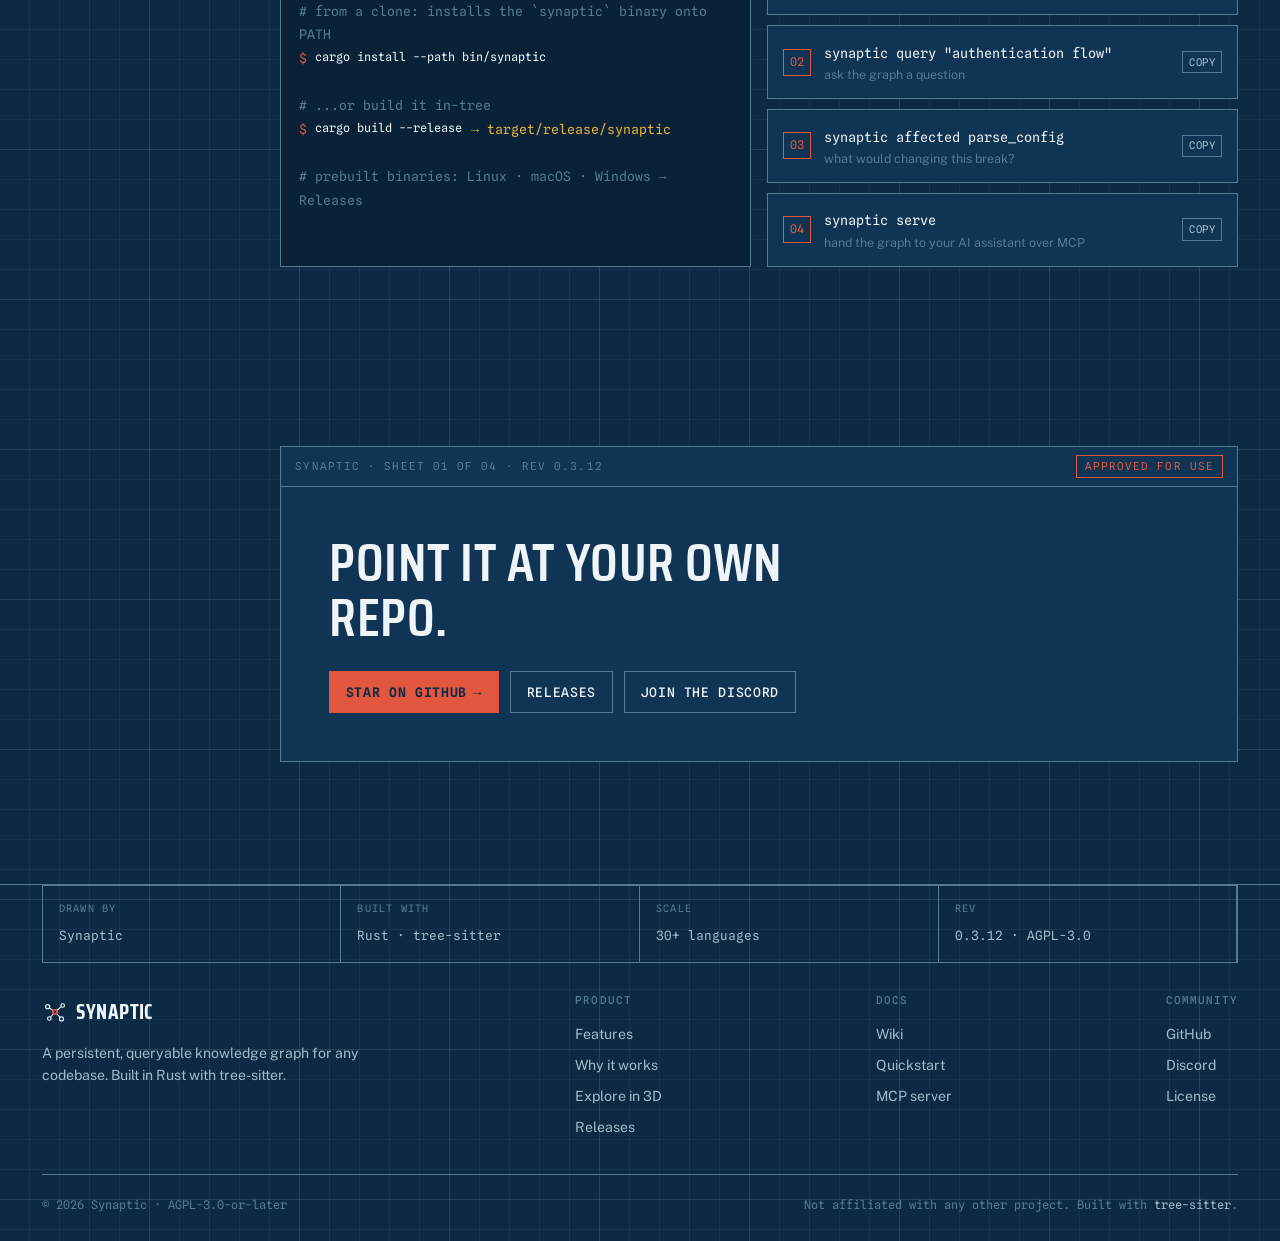
==== commit a6a13266: "redesign: Cyanotype Schematic direction (engineering drawing of the codebase) Replace the dark-neon " ====
--- a/index.html
+++ b/index.html
@@ -5,245 +5,335 @@
   <meta name="viewport" content="width=device-width, initial-scale=1" />
   <script>document.documentElement.classList.add('js');</script>
   <title>Synaptic · your codebase as a queryable knowledge graph</title>
-  <meta name="description" content="Synaptic turns any repo into a persistent, queryable knowledge graph across 30+ languages, then answers structural questions, traces what a change would break, and serves it to your AI assistant over MCP. One Rust binary, no runtime." />
-  <meta name="theme-color" content="#07070e" />
+  <meta name="description" content="Synaptic turns any repo into a persistent, queryable knowledge graph across 30+ languages, then traces exactly what a change would break and serves it to your AI assistant over MCP. One static Rust binary, no runtime." />
+  <meta name="theme-color" content="#0d2a44" />
   <link rel="icon" href="assets/img/favicon.svg" type="image/svg+xml" />
 
   <meta property="og:type" content="website" />
   <meta property="og:title" content="Synaptic · your codebase as a queryable knowledge graph" />
-  <meta property="og:description" content="Stop re-reading your code. Query the graph. Reverse impact, change forecasting, safe refactors and SQL audit over a graph of 30+ languages, served to your AI assistant over MCP." />
+  <meta property="og:description" content="A measured drawing of your codebase. Reverse impact, change forecasting, safe refactors and SQL audit over a graph of 30+ languages, served to your AI assistant over MCP." />
   <meta property="og:url" content="https://colinvaughn.github.io/Synaptic/" />
   <meta name="twitter:card" content="summary" />
 
   <link rel="preconnect" href="https://fonts.googleapis.com" />
   <link rel="preconnect" href="https://fonts.gstatic.com" crossorigin />
-  <link rel="preconnect" href="https://api.fontshare.com" />
-  <link href="https://fonts.googleapis.com/css2?family=Inter:wght@400;500;600;700&family=JetBrains+Mono:wght@400;500&display=swap" rel="stylesheet" />
-  <link href="https://api.fontshare.com/v2/css?f[]=clash-display@400,500,600,700&display=swap" rel="stylesheet" />
+  <link href="https://fonts.googleapis.com/css2?family=Saira+Condensed:wght@500;600;700&family=Public+Sans:wght@400;500;600;700&family=Spline+Sans+Mono:wght@400;500;600&display=swap" rel="stylesheet" />
   <link rel="stylesheet" href="assets/css/synaptic.css" />
 </head>
 <body>
 
-  <!-- ===== nav ===== -->
+  <!-- drawing frame: crop ticks + margin rulers -->
+  <div class="frame" aria-hidden="true">
+    <span class="frame__tick frame__tick--tl"></span><span class="frame__tick frame__tick--tr"></span>
+    <span class="frame__tick frame__tick--bl"></span><span class="frame__tick frame__tick--br"></span>
+    <span class="frame__ruler frame__ruler--top"><i>A</i><i>B</i><i>C</i><i>D</i><i>E</i><i>F</i><i>G</i><i>H</i><i>J</i><i>K</i></span>
+    <span class="frame__ruler frame__ruler--left"><i>1</i><i>2</i><i>3</i><i>4</i><i>5</i><i>6</i><i>7</i></span>
+  </div>
+
+  <!-- ===== nav (title-block header) ===== -->
   <header class="nav" id="nav">
     <div class="wrap nav__inner">
       <a class="brand" href="index.html" aria-label="Synaptic home">
-        <img class="brand__mark" src="assets/img/logo.svg" alt="" width="28" height="28" />
+        <img class="brand__mark" src="assets/img/logo.svg" alt="" width="26" height="26" />
         <span class="brand__word">synaptic</span>
       </a>
-      <nav class="nav__links" id="nav-links" aria-label="Primary">
-        <a href="features.html">Features</a>
-        <a href="why.html">Why it works</a>
-        <a href="explore.html">Explore</a>
-        <a href="https://github.com/ColinVaughn/Synaptic">GitHub <span class="ext">&#8599;</span></a>
-        <a class="nav__cta" href="https://discord.gg/ytX7R2PbNz">Discord</a>
-      </nav>
-      <button class="nav__toggle" aria-label="Toggle menu" aria-expanded="false" aria-controls="nav-links">
-        <span></span><span></span><span></span>
-      </button>
+      <div class="nav__right">
+        <nav class="nav__links" id="nav-links" aria-label="Primary">
+          <a href="features.html">Features</a>
+          <a href="why.html">Why it works</a>
+          <a href="explore.html">Explore</a>
+          <a href="https://github.com/ColinVaughn/Synaptic">GitHub <span class="ext">&#8599;</span></a>
+          <a class="nav__cta" href="https://discord.gg/ytX7R2PbNz">Discord</a>
+        </nav>
+        <span class="nav__sheet">SHEET 01 / 04</span>
+        <button class="nav__toggle" aria-label="Toggle menu" aria-expanded="false" aria-controls="nav-links">
+          <span></span><span></span><span></span>
+        </button>
+      </div>
     </div>
   </header>
 
-  <main>
-    <!-- ===== hero: the living graph ===== -->
-    <section class="hero">
-      <div class="hero__canvas" aria-hidden="true"><img src="assets/img/hero-graph.svg" alt="" class="hero__graph-img" /></div>
-      <div class="hero__veil"></div>
-      <div class="wrap">
-        <div class="hero__inner">
-          <h1 class="display hero__title">Stop re-reading your code.<br />Query the <span class="signal-text">graph</span>.</h1>
-          <p class="lead">Synaptic turns any repo into a persistent knowledge graph across 30+ languages, then answers structural questions, traces what a change would break, and serves it all to your AI assistant over MCP. One static Rust binary. No runtime.</p>
-          <div class="hero__cta">
-            <a class="btn btn--primary" href="#install">Install <span class="arrow">&rarr;</span></a>
-            <a class="btn btn--ghost" href="why.html">How it works</a>
-          </div>
-          <div class="proof-chip">
-            <span><span class="prompt">$</span> synaptic query "auth flow"</span>
-            <span class="sep"></span>
-            <span>&rarr; <strong>1,950 tokens</strong></span>
-            <span class="sep"></span>
-            <span>31&times; fewer</span>
-          </div>
-        </div>
-      </div>
-      <span class="scroll-cue" aria-hidden="true">scroll</span>
-    </section>
-
-    <!-- ===== the shift ===== -->
-    <section class="band">
-      <div class="wrap section--tight">
-        <p class="band__line reveal">An assistant re-reads thousands of files to answer one structural question. <em>Synaptic answers from a compact graph instead: a fraction of the tokens, none of the dead-end reads.</em></p>
-      </div>
-    </section>
-
-    <!-- ===== token economy ===== -->
-    <section class="section" id="tokens">
-      <div class="wrap">
-        <div class="section-head reveal">
-          <h2 class="h2">Read a small answer,<br />not the whole codebase.</h2>
-        </div>
-        <div class="tokens__grid">
-          <div class="bars reveal" data-inview>
-            <div class="bar__row">
-              <div class="bar__label"><span>Reading the source files</span><b>60,900</b></div>
-              <div class="bar__track"><div class="bar__fill bar__fill--base" style="--w:100%"></div></div>
-            </div>
-            <div class="bar__row">
-              <div class="bar__label"><span>One Synaptic query</span><b>1,950</b></div>
-              <div class="bar__track"><div class="bar__fill bar__fill--syn" style="--w:3.2%"></div></div>
-            </div>
-          </div>
-          <div class="tokens__stat reveal" data-delay="1">
-            <div class="tokens__big">31<span class="x">&times;</span></div>
-            <p class="tokens__cap">fewer tokens to answer one structural question, and the ratio only grows with the size of the repo.</p>
-            <p class="repro">Exact cl100k counts on Synaptic's own source (199 files, 510,966 tokens).<br />27&ndash;38&times; across six questions. <a class="muted" href="why.html#economy" style="border-bottom:1px solid var(--line-2)">See the full breakdown &rarr;</a></p>
-          </div>
-        </div>
-      </div>
-    </section>
-
-    <!-- ===== features ===== -->
-    <section class="section" id="features">
-      <div class="wrap">
-        <div class="section-head reveal">
-          <h2 class="h2">More than search.<br />It understands structure.</h2>
-          <p class="lead">Every inferred relationship is tagged <code>EXTRACTED</code>, <code>INFERRED</code>, or <code>AMBIGUOUS</code>, so you can audit what the graph believes.</p>
-        </div>
-        <div class="cards">
-
-          <article class="card reveal">
-            <div class="card__cmd-top"><span class="prompt">$</span> synaptic query "session reaper"</div>
-            <h3 class="h3">Graph &amp; query</h3>
-            <p class="card__body">Relevance-ranked subgraph search, shortest paths, and node explanations over a graph of symbols and relationships in 30+ languages.</p>
-          </article>
-
-          <article class="card reveal" data-delay="1">
-            <div class="card__cmd-top"><span class="prompt">$</span> synaptic affected parse_config</div>
-            <h3 class="h3">Reverse impact &amp; foresight</h3>
-            <p class="card__body">Trace what a change would break before you make it, then <code>predict</code> the blast radius and <code>speculate</code> by actually running the at-risk tests in a throwaway worktree.</p>
-          </article>
-
-          <article class="card reveal" data-delay="2">
-            <div class="card__cmd-top"><span class="prompt">$</span> synaptic hazards</div>
-            <h3 class="h3">Dynamic-dispatch awareness</h3>
-            <p class="card__body">Event buses, Electron IPC, reflection and dispatch tables are modeled or cataloged, so a "0 dependents" answer is never mistaken for "safe to change."</p>
-          </article>
-
-          <article class="card reveal">
-            <div class="card__cmd-top"><span class="prompt">$</span> synaptic refactor rename</div>
-            <h3 class="h3">Safe refactor</h3>
-            <p class="card__body">Rename, move, or extract emits a confidence-scored plan for an agent to apply, then <code>verify</code> rebuilds and checks the graph held. Synaptic never edits your source.</p>
-          </article>
-
-          <article class="card reveal" data-delay="1">
-            <div class="card__cmd-top"><span class="prompt">$</span> synaptic sql audit</div>
-            <h3 class="h3">SQL audit</h3>
-            <p class="card__body">Flags row-level-security gaps, over-broad grants, likely injection, missing indexes, <code>SELECT *</code> and N+1 patterns over a SQL-aware graph that links queries to the tables they touch.</p>
-          </article>
-
-          <article class="card reveal" data-delay="2">
-            <div class="card__cmd-top"><span class="prompt">$</span> synaptic serve</div>
-            <h3 class="h3">MCP server</h3>
-            <p class="card__body">28 read-only tools over stdio or HTTP, so your AI assistant queries the graph (navigation, impact, PR blast radius, SQL audit) before it greps or reads a single file.</p>
-          </article>
-
-        </div>
-        <p class="mt-l reveal"><a class="btn btn--ghost" href="features.html">See everything Synaptic does <span class="arrow">&rarr;</span></a></p>
-      </div>
-    </section>
-
-    <!-- ===== explore teaser ===== -->
-    <section class="section" id="explore-teaser">
-      <div class="wrap center">
-        <h2 class="h2" style="max-width:24ch;margin-inline:auto">This is the real graph.<br />Fly through it.</h2>
-        <p class="lead" style="margin:1.1rem auto 0;max-width:54ch">The graph behind the hero is Synaptic's own codebase: 5,902 symbols and 18,509 relationships, clustered into communities. Open the explorer to search, orbit, and inspect any node in 3D.</p>
-        <p class="mt-l"><a class="btn btn--primary" href="explore.html">Open the 3D explorer <span class="arrow">&rarr;</span></a></p>
-      </div>
-    </section>
-
-    <!-- ===== languages ===== -->
-    <section class="langs">
-      <div class="wrap langs__head reveal">
-        <span class="langs__count">30+ languages, each built &amp; tested in isolation in CI</span>
-      </div>
-      <div class="marquee" aria-label="Supported languages">
-        <div class="marquee__track" id="lang-track-a"></div>
-        <div class="marquee__track" aria-hidden="true" id="lang-track-b"></div>
-      </div>
-    </section>
-
-    <!-- ===== install ===== -->
-    <section class="section" id="install">
-      <div class="wrap">
-        <div class="section-head reveal">
-          <h2 class="h2">One command to a full graph.</h2>
-          <p class="lead">Builds with a stable Rust toolchain, or grab a prebuilt binary for Linux, macOS, or Windows.</p>
-        </div>
-        <div class="install__grid">
-          <div class="terminal reveal" data-copy-src="cargo install --path bin/synaptic">
-            <div class="terminal__bar">
-              <span class="terminal__dot"></span><span class="terminal__dot"></span><span class="terminal__dot"></span>
-              <span class="terminal__title">install</span>
-              <button class="copy-btn" data-copy="cargo install --path bin/synaptic" aria-label="Copy install command">copy</button>
-            </div>
-            <div class="terminal__body">
-              <div><span class="c"># from a clone: installs the `synaptic` binary onto PATH</span></div>
-              <div class="cmd-line"><span class="p">$</span><code>cargo install --path bin/synaptic</code></div>
-              <div>&nbsp;</div>
-              <div><span class="c"># ...or build it in-tree</span></div>
-              <div class="cmd-line"><span class="p">$</span><code>cargo build --release</code> <span class="o">&rarr; target/release/synaptic</span></div>
-              <div>&nbsp;</div>
-              <div><span class="c"># prebuilt binaries: Linux &middot; macOS &middot; Windows &rarr; Releases</span></div>
-            </div>
-          </div>
-
-          <div class="steps reveal" data-delay="1">
-            <div class="step">
-              <span class="step__n"></span>
-              <div><code>synaptic extract .</code><div class="step__note">build the graph &rarr; synaptic-out/</div></div>
-              <button class="copy-btn" data-copy="synaptic extract ." aria-label="Copy">copy</button>
-            </div>
-            <div class="step">
-              <span class="step__n"></span>
-              <div><code>synaptic query "authentication flow"</code><div class="step__note">ask the graph a question</div></div>
-              <button class="copy-btn" data-copy="synaptic query &quot;authentication flow&quot;" aria-label="Copy">copy</button>
-            </div>
-            <div class="step">
-              <span class="step__n"></span>
-              <div><code>synaptic affected parse_config</code><div class="step__note">what would changing this break?</div></div>
-              <button class="copy-btn" data-copy="synaptic affected parse_config" aria-label="Copy">copy</button>
-            </div>
-            <div class="step">
-              <span class="step__n"></span>
-              <div><code>synaptic serve</code><div class="step__note">hand the graph to your AI assistant over MCP</div></div>
-              <button class="copy-btn" data-copy="synaptic serve" aria-label="Copy">copy</button>
-            </div>
-          </div>
-        </div>
-      </div>
-    </section>
-
-    <!-- ===== closing cta ===== -->
-    <section class="section cta">
-      <div class="cta__glow"></div>
-      <div class="wrap">
-        <h2 class="cta__title reveal">Work over the graph,<br />not the files.</h2>
-        <div class="cta__row reveal" data-delay="1">
-          <a class="btn btn--primary" href="https://github.com/ColinVaughn/Synaptic">Star on GitHub <span class="arrow">&rarr;</span></a>
-          <a class="btn btn--ghost" href="https://github.com/ColinVaughn/Synaptic/releases">Releases</a>
-          <a class="btn btn--ghost" href="https://discord.gg/ytX7R2PbNz">Join the Discord</a>
-        </div>
-      </div>
-    </section>
-  </main>
-
-  <!-- ===== footer ===== -->
+  <div class="sheet">
+    <div class="sheet__grid">
+
+      <!-- ===== title-block rail ===== -->
+      <aside class="rail">
+        <div class="rail__block">
+          <div class="rail__row"><span class="k">project</span><span class="v">synaptic</span></div>
+          <div class="rail__row"><span class="k">type</span><span class="v">code graph</span></div>
+          <div class="rail__row"><span class="k">langs</span><span class="v">30+</span></div>
+          <div class="rail__row"><span class="k">runtime</span><span class="v">none</span></div>
+          <div class="rail__row"><span class="k">rev</span><span class="v red">0.3.12</span></div>
+        </div>
+        <nav class="rail__index" id="rail-index" aria-label="On this page">
+          <a href="#economy"><span class="n">01</span> Token economy</a>
+          <a href="#capabilities"><span class="n">02</span> Capabilities</a>
+          <a href="#explore"><span class="n">03</span> Live graph</a>
+          <a href="#languages"><span class="n">04</span> Languages</a>
+          <a href="#install"><span class="n">05</span> Install</a>
+        </nav>
+      </aside>
+
+      <main class="sheet__main">
+
+        <!-- ===== hero ===== -->
+        <section class="hero" id="top">
+          <div class="hero__grid">
+            <div>
+              <span class="label">DWG. SYNAPTIC &middot; CODEBASE GRAPH</span>
+              <h1 class="display hero__title">Your codebase,<br />drawn to scale.</h1>
+              <p class="lead hero__lead">Synaptic turns any repo into a persistent, queryable knowledge graph across 30+ languages, then traces exactly what a change would break and serves it to your AI assistant over MCP. One static Rust binary. No runtime.</p>
+              <div class="hero__cta">
+                <a class="btn btn--primary" href="#install">Install <span class="arrow">&rarr;</span></a>
+                <a class="btn btn--ghost" href="why.html">How it works</a>
+              </div>
+              <div class="hero__proof">
+                <span><span style="color:var(--red)">$</span> synaptic query "auth flow"</span>
+                <span>&rarr; <b>1,950 tokens</b></span>
+                <span class="red">31&times; fewer</span>
+              </div>
+            </div>
+            <div class="draw-panel reveal" data-delay="1">
+              <span class="draw-panel__tag">Detail A</span>
+              <img class="draw-panel__svg" src="assets/img/hero-graph.svg" alt="An engineering-schematic drawing of the Synaptic codebase: open-circle symbol nodes joined by construction lines, with three callouts naming the most-connected symbols." />
+              <span class="draw-panel__rev">REV 0.3.12</span>
+            </div>
+          </div>
+        </section>
+
+        <!-- ===== the shift ===== -->
+        <section class="section section--tight" id="shift">
+          <div class="note reveal">
+            <p class="note__line">An assistant re-reads thousands of files to answer one structural question. <em>Synaptic answers from a compact graph: a fraction of the tokens, none of the dead-end reads.</em></p>
+          </div>
+        </section>
+
+        <!-- ===== token economy ===== -->
+        <section class="section" id="economy">
+          <div class="section-head reveal">
+            <span class="label">Fig. 2 &middot; Token economy</span>
+            <h2 class="h2">What one query costs.</h2>
+          </div>
+          <div class="tokens__grid">
+            <div class="dim reveal" data-inview>
+              <div class="dim__row">
+                <span class="dim__name">Read the source</span>
+                <div class="dim__track"><div class="dim__fill" style="--w:100%"></div></div>
+                <span class="dim__val">60,900</span>
+              </div>
+              <div class="dim__row">
+                <span class="dim__name">One Synaptic query</span>
+                <div class="dim__track"><div class="dim__fill dim__fill--syn" style="--w:3.2%"></div></div>
+                <span class="dim__val red">1,950</span>
+              </div>
+            </div>
+            <div class="reveal" data-delay="1">
+              <div class="dim__read">
+                <span class="dim__big">31&times;</span>
+                <p class="dim__cap">fewer tokens to answer one structural question. The ratio grows with the size of the repo.</p>
+              </div>
+              <p class="dim__note">Exact cl100k counts on Synaptic's own source (199 files, 510,966 tokens). 27 to 38&times; across six questions. <a href="why.html#economy">See the full breakdown &rarr;</a></p>
+            </div>
+          </div>
+        </section>
+
+        <!-- ===== capabilities (dependency assembly) ===== -->
+        <section class="section" id="capabilities">
+          <div class="section-head reveal">
+            <span class="label">Sheet 02 &middot; Capabilities</span>
+            <h2 class="h2">Six tools over the graph.</h2>
+            <p class="lead">Every inferred relationship is tagged <code>EXTRACTED</code>, <code>INFERRED</code>, or <code>AMBIGUOUS</code>, so you can audit what the graph believes before you trust it.</p>
+          </div>
+
+          <div class="assembly">
+            <!-- datum part: reverse impact -->
+            <article class="datum reveal">
+              <div>
+                <div class="part__head">
+                  <span class="part__balloon">1</span>
+                  <span class="label label--red">Datum part &middot; reverse impact</span>
+                </div>
+                <h3 class="h3">Trace what a change breaks, before you make it.</h3>
+                <div class="part__cmd"><span class="p">$</span> synaptic affected parse_config</div>
+                <p class="datum__body">Every other capability dimensions off this one. <code>affected</code> walks the real call, import, and dispatch edges to bound a change's blast radius; <code>predict</code> forecasts it, and <code>speculate</code> proves it by running the at-risk tests in a throwaway worktree. Synaptic never edits your source.</p>
+              </div>
+              <div>
+                <svg class="draw-panel__svg" viewBox="0 0 300 230" role="img" aria-label="Blast-radius diagram: a red datum part connected by leader lines to five dependent symbols inside a dashed radius." style="border:1px solid var(--chalk-faint);background:var(--sheet-3)">
+                  <text x="14" y="20" fill="#557a93" font-family="ui-monospace,monospace" font-size="9.5" letter-spacing="0.1em">BLAST RADIUS</text>
+                  <circle cx="150" cy="125" r="64" fill="none" stroke="#e0563f" stroke-width="1" stroke-dasharray="4 4"/>
+                  <g stroke="#9fbccc" stroke-width="1">
+                    <line x1="86" y1="125" x2="150" y2="90"/>
+                    <line x1="86" y1="125" x2="205" y2="105"/>
+                    <line x1="86" y1="125" x2="195" y2="160"/>
+                    <line x1="86" y1="125" x2="120" y2="175"/>
+                    <line x1="86" y1="125" x2="120" y2="78"/>
+                  </g>
+                  <g fill="#0d2a44" stroke="#eef4f7" stroke-width="1.2">
+                    <circle cx="150" cy="90" r="6"/><circle cx="205" cy="105" r="6"/>
+                    <circle cx="195" cy="160" r="6"/><circle cx="120" cy="175" r="6"/>
+                    <circle cx="120" cy="78" r="6"/>
+                  </g>
+                  <circle cx="86" cy="125" r="9" fill="#e0563f"/><circle cx="86" cy="125" r="2.6" fill="#0d2a44"/>
+                  <text x="68" y="150" fill="#eef4f7" font-family="ui-monospace,monospace" font-size="10">parse_config</text>
+                  <text x="150" y="212" text-anchor="middle" fill="#e0563f" font-family="ui-monospace,monospace" font-size="10.5" letter-spacing="0.06em">AFFECTED: 5 SYMBOLS</text>
+                </svg>
+              </div>
+            </article>
+
+            <!-- the rest of the assembly -->
+            <div class="schedule">
+              <article class="part reveal">
+                <span class="label">Part 2 &middot; Graph &amp; query</span>
+                <div class="part__cmd-top"><span class="p">$</span> synaptic query "session reaper"</div>
+                <h3 class="h3">Query relationships, not text.</h3>
+                <p class="part__body">Relevance-ranked subgraph search, shortest paths, and node explanations over a graph of symbols and relationships in 30+ languages.</p>
+              </article>
+              <article class="part reveal" data-delay="1">
+                <span class="label">Part 3 &middot; Dynamic dispatch</span>
+                <div class="part__cmd-top"><span class="p">$</span> synaptic hazards</div>
+                <h3 class="h3">A "0 dependents" answer that means it.</h3>
+                <p class="part__body">Event buses, Electron IPC, reflection and dispatch tables are modeled or cataloged, so an empty result is never mistaken for "safe to change."</p>
+              </article>
+              <article class="part reveal">
+                <span class="label">Part 4 &middot; Safe refactor</span>
+                <div class="part__cmd-top"><span class="p">$</span> synaptic refactor rename</div>
+                <h3 class="h3">A plan an agent applies, then verifies.</h3>
+                <p class="part__body">Rename, move, or extract emits a confidence-scored edit plan; <code>verify</code> rebuilds and checks the graph held. The tool proposes, it never edits.</p>
+              </article>
+              <article class="part reveal" data-delay="1">
+                <span class="label">Part 5 &middot; SQL audit</span>
+                <div class="part__cmd-top"><span class="p">$</span> synaptic sql audit</div>
+                <h3 class="h3">Queries linked to the tables they touch.</h3>
+                <p class="part__body">Flags row-level-security gaps, over-broad grants, likely injection, missing indexes, <code>SELECT *</code> and N+1 over a SQL-aware graph.</p>
+              </article>
+              <article class="part reveal">
+                <span class="label">Part 6 &middot; MCP server</span>
+                <div class="part__cmd-top"><span class="p">$</span> synaptic serve</div>
+                <h3 class="h3">The graph, handed to your assistant.</h3>
+                <p class="part__body">28 read-only tools over stdio or HTTP, so your AI assistant queries the graph before it greps or reads a single file.</p>
+              </article>
+              <article class="part reveal" data-delay="1" style="display:flex;align-items:center;justify-content:center;text-align:center">
+                <a class="btn btn--ghost" href="features.html">Full capability schedule <span class="arrow">&rarr;</span></a>
+              </article>
+            </div>
+          </div>
+        </section>
+
+        <!-- ===== explore ===== -->
+        <section class="section" id="explore">
+          <div class="datum reveal" style="background:var(--sheet-2)">
+            <div>
+              <span class="label">Dwg. 3D-01 &middot; the live graph</span>
+              <h2 class="h2" style="margin:0.7rem 0 0.7rem">The same graph, live in 3D.</h2>
+              <p class="lead">The drawing above is Synaptic's own codebase. Open the explorer to search, orbit, and inspect any node in three dimensions, then load the whole graph.</p>
+              <p class="mt-m"><a class="btn btn--primary" href="explore.html">Open the 3D explorer <span class="arrow">&rarr;</span></a></p>
+            </div>
+            <div>
+              <div class="rail__block">
+                <div class="rail__row"><span class="k">nodes</span><span class="v">5,902</span></div>
+                <div class="rail__row"><span class="k">edges</span><span class="v">18,509</span></div>
+                <div class="rail__row"><span class="k">communities</span><span class="v">core 1.2k</span></div>
+                <div class="rail__row"><span class="k">render</span><span class="v red">webgl</span></div>
+              </div>
+            </div>
+          </div>
+        </section>
+
+        <!-- ===== languages (bill of materials) ===== -->
+        <section class="section" id="languages">
+          <div class="bom__head reveal">
+            <span class="label">Sheet 03 &middot; Bill of materials</span>
+            <span class="bom__count">30+ languages</span>
+          </div>
+          <div class="bom reveal" id="bom"></div>
+          <p class="dim__note">Each language is built and tested in isolation in CI. Highlighted rows are Tier 1.</p>
+        </section>
+
+        <!-- ===== install ===== -->
+        <section class="section" id="install">
+          <div class="section-head reveal">
+            <span class="label">Sheet 04 &middot; Assembly procedure</span>
+            <h2 class="h2">One command to a full graph.</h2>
+            <p class="lead">Builds with a stable Rust toolchain, or grab a prebuilt binary for Linux, macOS, or Windows.</p>
+          </div>
+          <div class="install__grid">
+            <div class="terminal reveal" data-copy-src="cargo install --path bin/synaptic">
+              <div class="terminal__bar">
+                <span class="terminal__sheet">SH</span>
+                <span class="terminal__title">install</span>
+                <button class="copy-btn" data-copy="cargo install --path bin/synaptic" aria-label="Copy install command">copy</button>
+              </div>
+              <div class="terminal__body">
+                <div><span class="c"># from a clone: installs the `synaptic` binary onto PATH</span></div>
+                <div class="cmd-line"><span class="p">$</span><code>cargo install --path bin/synaptic</code></div>
+                <div>&nbsp;</div>
+                <div><span class="c"># ...or build it in-tree</span></div>
+                <div class="cmd-line"><span class="p">$</span><code>cargo build --release</code> <span class="o">&rarr; target/release/synaptic</span></div>
+                <div>&nbsp;</div>
+                <div><span class="c"># prebuilt binaries: Linux &middot; macOS &middot; Windows &rarr; Releases</span></div>
+              </div>
+            </div>
+
+            <div class="steps reveal" data-delay="1">
+              <div class="step">
+                <span class="step__n"></span>
+                <div><code>synaptic extract .</code><div class="step__note">build the graph &rarr; synaptic-out/</div></div>
+                <button class="copy-btn" data-copy="synaptic extract ." aria-label="Copy">copy</button>
+              </div>
+              <div class="step">
+                <span class="step__n"></span>
+                <div><code>synaptic query "authentication flow"</code><div class="step__note">ask the graph a question</div></div>
+                <button class="copy-btn" data-copy="synaptic query &quot;authentication flow&quot;" aria-label="Copy">copy</button>
+              </div>
+              <div class="step">
+                <span class="step__n"></span>
+                <div><code>synaptic affected parse_config</code><div class="step__note">what would changing this break?</div></div>
+                <button class="copy-btn" data-copy="synaptic affected parse_config" aria-label="Copy">copy</button>
+              </div>
+              <div class="step">
+                <span class="step__n"></span>
+                <div><code>synaptic serve</code><div class="step__note">hand the graph to your AI assistant over MCP</div></div>
+                <button class="copy-btn" data-copy="synaptic serve" aria-label="Copy">copy</button>
+              </div>
+            </div>
+          </div>
+        </section>
+
+        <!-- ===== sign-off ===== -->
+        <section class="section" id="signoff">
+          <div class="signoff reveal">
+            <div class="signoff__bar">
+              <span>Synaptic &middot; sheet 01 of 04 &middot; rev 0.3.12</span>
+              <span class="stamp">Approved for use</span>
+            </div>
+            <div class="signoff__body">
+              <h2 class="signoff__title">Point it at your own repo.</h2>
+              <div class="signoff__row">
+                <a class="btn btn--primary" href="https://github.com/ColinVaughn/Synaptic">Star on GitHub <span class="arrow">&rarr;</span></a>
+                <a class="btn btn--ghost" href="https://github.com/ColinVaughn/Synaptic/releases">Releases</a>
+                <a class="btn btn--ghost" href="https://discord.gg/ytX7R2PbNz">Join the Discord</a>
+              </div>
+            </div>
+          </div>
+        </section>
+
+      </main>
+    </div>
+  </div>
+
+  <!-- ===== footer (full title block) ===== -->
   <footer class="foot">
     <div class="wrap">
+      <div class="foot__titleblock">
+        <div class="foot__cell"><span class="k">drawn by</span><span class="v">Synaptic</span></div>
+        <div class="foot__cell"><span class="k">built with</span><span class="v">Rust &middot; tree-sitter</span></div>
+        <div class="foot__cell"><span class="k">scale</span><span class="v">30+ languages</span></div>
+        <div class="foot__cell"><span class="k">rev</span><span class="v">0.3.12 &middot; AGPL-3.0</span></div>
+      </div>
       <div class="foot__grid">
         <div class="foot__brand">
           <a class="brand" href="index.html" aria-label="Synaptic home">
-            <img class="brand__mark" src="assets/img/logo.svg" alt="" width="28" height="28" />
+            <img class="brand__mark" src="assets/img/logo.svg" alt="" width="26" height="26" />
             <span class="brand__word">synaptic</span>
           </a>
           <p>A persistent, queryable knowledge graph for any codebase. Built in Rust with tree-sitter.</p>
@@ -277,16 +367,16 @@
 
   <script src="assets/js/site.js" defer></script>
   <script>
-    /* render language chips into both marquee tracks */
+    /* render the language bill-of-materials */
     (function () {
       var langs = ["Python","TypeScript","JavaScript","Rust","Go","Java","C#","Kotlin","Swift","C","C++","Objective-C","Ruby","PHP","Scala","Groovy","Lua","Dart","Elixir","Julia","Zig","Bash","PowerShell","Verilog","Fortran","SQL","JSON","YAML","HCL","Vue","Svelte","Astro"];
-      var accent = {Rust:1,TypeScript:1,Python:1,Go:1,SQL:1};
-      var html = langs.map(function (l) {
-        return '<span class="lang' + (accent[l] ? ' lang--accent' : '') + '">' + l + '</span>';
+      var tier1 = {Rust:1,TypeScript:1,Python:1,Go:1,SQL:1,JavaScript:1};
+      var bom = document.getElementById("bom");
+      if (!bom) return;
+      bom.innerHTML = langs.map(function (l, i) {
+        var n = ("0" + (i + 1)).slice(-2);
+        return '<div class="bom__item' + (tier1[l] ? ' is-tier1' : '') + '"><span class="n">' + n + '</span>' + l + '</div>';
       }).join("");
-      var a = document.getElementById("lang-track-a"), b = document.getElementById("lang-track-b");
-      if (a) a.innerHTML = html;
-      if (b) b.innerHTML = html;
     })();
   </script>
 </body>
--- a/assets/css/synaptic.css
+++ b/assets/css/synaptic.css
@@ -1,469 +1,449 @@
 /* =========================================================================
-   Synaptic — site design system
-   Direction: "Living Graph". Tinted indigo-black, duotone lavender<->cyan
-   "signal" palette, Clash Display headlines, code-comment eyebrows.
-   The one bold thing is the firing-synapse graph (assets/js/graph.js);
-   everything else stays quiet and disciplined.
+   Synaptic site - "Cyanotype Schematic" design system.
+   The site is an engineering drawing of a codebase: cyanotype-blue ground,
+   chalk construction lines, a coordinate grid, title blocks, and red/amber
+   drafting annotations. No gradients, no glow, no glass. The graph is drawn,
+   not rendered. Shape language is rectangles + hairlines + circles (nodes).
    ========================================================================= */
 
 /* ----- Tokens ----------------------------------------------------------- */
 :root {
-  /* base — indigo-black, never pure #000 */
-  --bg:          #07070e;
-  --bg-2:        #0a0a15;
-  --surface:     #101020;
-  --surface-2:   #16162a;
-  --surface-3:   #1d1d36;
-  --line:        rgba(188, 188, 255, 0.08);
-  --line-2:      rgba(188, 188, 255, 0.15);
-
-  /* ink */
-  --text:        #edeef7;
-  --text-dim:    #c2c4da;
-  --muted:       #8a8ca6;
-  --faint:       #5c5e79;
-
-  /* signal duotone */
-  --lav:         #b794f6;
-  --lav-bright:  #cdb0ff;
-  --cyan:        #67e8f9;
-  --cyan-deep:   #29c5e6;
-  --signal:      linear-gradient(100deg, var(--lav) 0%, var(--cyan) 100%);
-  --signal-soft: linear-gradient(100deg, rgba(183,148,246,.18), rgba(103,232,249,.18));
+  /* engineering blue ground (true prussian, never violet) */
+  --sheet:       #0d2a44;
+  --sheet-2:     #103453;   /* sunken panels, title-block fills */
+  --sheet-3:     #0a2238;   /* deepest wells (terminal, inputs) */
+
+  /* chalk inks */
+  --chalk:       #eef4f7;   /* body + construction line-work */
+  --chalk-dim:   #9fbccc;   /* dimension labels, captions, secondary rules */
+  --chalk-faint: #557a93;   /* hairlines, grid, frame */
+  --grid:        rgba(120, 158, 184, 0.085);
+  --grid-major:  rgba(120, 158, 184, 0.14);
+
+  /* drafting annotation inks */
+  --red:         #e0563f;   /* the redline: callouts, datum, primary action, AMBIGUOUS */
+  --red-deep:    #c9462f;
+  --amber:       #e8b23a;   /* caution: INFERRED, the 31x reading, honest negatives */
 
   /* type */
-  --f-display: "Clash Display", "Space Grotesk", "Segoe UI", system-ui, sans-serif;
-  --f-body:    "Inter", "Segoe UI", system-ui, -apple-system, sans-serif;
-  --f-mono:    "JetBrains Mono", ui-monospace, "Cascadia Code", "Consolas", monospace;
-
-  /* shape + rhythm */
-  --r:    14px;
-  --r-sm: 9px;
-  --r-lg: 22px;
-  --maxw: 1180px;
-  --gutter: clamp(1.15rem, 5vw, 3rem);
-  --section-y: clamp(4.5rem, 9vw, 8.5rem);
-
-  --ease: cubic-bezier(.2, .7, .2, 1);
+  --f-display: "Saira Condensed", "Oswald", "Arial Narrow", system-ui, sans-serif;
+  --f-body:    "Public Sans", "Segoe UI", system-ui, -apple-system, sans-serif;
+  --f-mono:    "Spline Sans Mono", ui-monospace, "Cascadia Code", "Consolas", monospace;
+
+  /* shape + rhythm - sharp, drawn, not rounded */
+  --r:    2px;
+  --r-sm: 1px;
+  --maxw: 1320px;
+  --navh: 60px;
+  --gutter: clamp(1.1rem, 4vw, 2.6rem);
+  --section-y: clamp(3.4rem, 7vw, 6.5rem);
+  --ease: cubic-bezier(.22, .61, .25, 1);
 }
 
 /* ----- Reset ------------------------------------------------------------ */
 *, *::before, *::after { box-sizing: border-box; }
 * { margin: 0; }
-
 html { -webkit-text-size-adjust: 100%; scroll-behavior: smooth; }
 @media (prefers-reduced-motion: reduce) { html { scroll-behavior: auto; } }
 
 body {
   font-family: var(--f-body);
-  background: var(--bg);
-  color: var(--text-dim);
-  line-height: 1.65;
-  font-size: clamp(1rem, 0.97rem + 0.2vw, 1.06rem);
+  color: var(--chalk);
+  line-height: 1.6;
+  font-size: clamp(0.98rem, 0.95rem + 0.18vw, 1.04rem);
   -webkit-font-smoothing: antialiased;
   text-rendering: optimizeLegibility;
-  /* clip (not hidden) so the body never becomes a scroll container,
-     which would break window scrolling and IntersectionObserver reveals */
   overflow-x: clip;
+  background-color: var(--sheet);
+  /* drafting paper: a fine minor grid over a stronger major grid */
+  background-image:
+    linear-gradient(var(--grid) 1px, transparent 1px),
+    linear-gradient(90deg, var(--grid) 1px, transparent 1px),
+    linear-gradient(var(--grid-major) 1px, transparent 1px),
+    linear-gradient(90deg, var(--grid-major) 1px, transparent 1px);
+  background-size: 30px 30px, 30px 30px, 150px 150px, 150px 150px;
+  background-position: -1px -1px;
 }
 
 img, svg, canvas { display: block; max-width: 100%; }
 a { color: inherit; text-decoration: none; }
 button { font: inherit; color: inherit; cursor: pointer; background: none; border: none; }
-:focus-visible { outline: 2px solid var(--cyan); outline-offset: 3px; border-radius: 4px; }
-::selection { background: rgba(183, 148, 246, 0.3); color: #fff; }
+:focus-visible { outline: 2px solid var(--red); outline-offset: 2px; }
+::selection { background: var(--red); color: var(--sheet); }
+
+/* ----- Drawing frame + margin rulers ------------------------------------ */
+.frame { position: fixed; inset: 9px; border: 1px solid var(--chalk-faint); pointer-events: none; z-index: 80; }
+.frame__tick { position: absolute; width: 13px; height: 13px; border: 0 solid var(--chalk-dim); }
+.frame__tick--tl { top: -1px; left: -1px; border-top-width: 2px; border-left-width: 2px; }
+.frame__tick--tr { top: -1px; right: -1px; border-top-width: 2px; border-right-width: 2px; }
+.frame__tick--bl { bottom: -1px; left: -1px; border-bottom-width: 2px; border-left-width: 2px; }
+.frame__tick--br { bottom: -1px; right: -1px; border-bottom-width: 2px; border-right-width: 2px; }
+.frame__ruler { position: absolute; display: flex; font-family: var(--f-mono); font-size: 9px; letter-spacing: 0.1em; color: var(--chalk-faint); }
+.frame__ruler--top { top: 1px; left: 0; right: 0; justify-content: space-around; }
+.frame__ruler--left { top: 0; bottom: 0; left: 2px; flex-direction: column; justify-content: space-around; }
+@media (max-width: 720px) { .frame { inset: 5px; } .frame__ruler { display: none; } }
 
 /* ----- Type primitives -------------------------------------------------- */
-h1, h2, h3, h4 { font-family: var(--f-display); color: var(--text); font-weight: 600; line-height: 1.05; letter-spacing: -0.015em; }
+h1, h2, h3, h4 { font-family: var(--f-display); color: var(--chalk); font-weight: 600; line-height: 1.02; letter-spacing: 0.002em; }
 
 .display {
-  font-size: clamp(2.2rem, 1rem + 5vw, 5.1rem);
-  line-height: 1.01;
-  letter-spacing: -0.03em;
-  font-weight: 600;
-  overflow-wrap: break-word;
-}
-.h2 { font-size: clamp(1.95rem, 1.2rem + 2.7vw, 3.1rem); letter-spacing: -0.025em; }
-.h3 { font-size: 1.16rem; letter-spacing: -0.01em; }
-
-.lead {
-  font-size: clamp(1.07rem, 1rem + 0.7vw, 1.3rem);
-  color: var(--text-dim);
-  line-height: 1.6;
-  max-width: 46ch;
-}
-
-/* gradient "signal" word — used once or twice, never everywhere */
-.signal-text {
-  background: var(--signal);
-  -webkit-background-clip: text;
-  background-clip: text;
-  color: transparent;
-}
-
-code, .mono { font-family: var(--f-mono); font-size: 0.92em; }
+  font-family: var(--f-display);
+  font-weight: 700;
+  font-size: clamp(2.5rem, 1.3rem + 4.6vw, 4.7rem);
+  line-height: 0.98;
+  letter-spacing: 0.004em;
+  text-transform: uppercase;
+}
+.h2 { font-size: clamp(1.9rem, 1.2rem + 2.4vw, 2.9rem); text-transform: uppercase; letter-spacing: 0.006em; }
+.h3 { font-size: 1.18rem; font-weight: 600; letter-spacing: 0.004em; }
+
+.lead { font-size: clamp(1.04rem, 0.98rem + 0.6vw, 1.22rem); color: var(--chalk-dim); line-height: 1.62; max-width: 50ch; }
+
+/* legacy accent word: now a flat red mark, never a gradient */
+.signal-text { color: var(--red); }
+
+code, .mono { font-family: var(--f-mono); font-size: 0.9em; }
+
+/* a drafting label: uppercase mono, like an annotation on a drawing */
+.label { font-family: var(--f-mono); font-size: 0.72rem; text-transform: uppercase; letter-spacing: 0.16em; color: var(--chalk-dim); }
+.label--red { color: var(--red); }
 
 /* ----- Layout ----------------------------------------------------------- */
 .wrap { width: 100%; max-width: var(--maxw); margin-inline: auto; padding-inline: var(--gutter); }
 .section { padding-block: var(--section-y); position: relative; }
-.section--tight { padding-block: clamp(3rem, 6vw, 5rem); }
-.section-head { max-width: 54ch; margin-bottom: clamp(2.2rem, 4vw, 3.4rem); }
-.section-head .lead { max-width: 54ch; margin-top: 1rem; }
-
-.divider { height: 1px; background: var(--line); border: 0; }
-
-/* ----- Buttons ---------------------------------------------------------- */
-.btn {
-  display: inline-flex; align-items: center; gap: 0.55em;
-  padding: 0.82em 1.35em;
-  border-radius: 999px;
-  font-weight: 500;
-  font-size: 0.96rem;
-  letter-spacing: 0.005em;
-  transition: transform .25s var(--ease), background .25s var(--ease), border-color .25s var(--ease), box-shadow .25s var(--ease);
-  white-space: nowrap;
-}
-.btn:hover { transform: translateY(-2px); }
-.btn:active { transform: translateY(0); }
-
-.btn--primary {
-  color: #0a0612;
-  background: var(--signal);
-  box-shadow: 0 8px 30px -10px rgba(135, 175, 250, 0.6);
-  font-weight: 600;
-}
-.btn--primary:hover { box-shadow: 0 14px 38px -10px rgba(135, 175, 250, 0.75); }
-
-.btn--ghost { border: 1px solid var(--line-2); color: var(--text); background: rgba(255,255,255,0.015); }
-.btn--ghost:hover { border-color: var(--lav); background: rgba(183, 148, 246, 0.06); }
-
-.btn .arrow { transition: transform .25s var(--ease); }
-.btn:hover .arrow { transform: translateX(3px); }
-
-/* ----- Nav -------------------------------------------------------------- */
-.nav {
-  position: sticky; top: 0; z-index: 50;
-  background: color-mix(in srgb, var(--bg) 72%, transparent);
-  backdrop-filter: blur(14px) saturate(140%);
-  -webkit-backdrop-filter: blur(14px) saturate(140%);
-  border-bottom: 1px solid transparent;
-  transition: border-color .3s var(--ease), background .3s var(--ease);
-}
-.nav.is-scrolled { border-bottom-color: var(--line); background: color-mix(in srgb, var(--bg) 86%, transparent); }
-.nav__inner { display: flex; align-items: center; justify-content: space-between; gap: 1.5rem; height: 68px; }
-
-.brand { display: inline-flex; align-items: center; gap: 0.6rem; }
-.brand__mark { width: 28px; height: 28px; flex: none; }
-.brand__word { font-family: var(--f-display); font-weight: 600; font-size: 1.18rem; letter-spacing: -0.02em; color: var(--text); }
-
-.nav__links { display: flex; align-items: center; gap: clamp(1rem, 2.4vw, 2rem); }
-.nav__links a { color: var(--muted); font-size: 0.94rem; transition: color .2s var(--ease); position: relative; }
-.nav__links a:not(.nav__cta):hover { color: var(--text); }
-.nav__links a .ext { font-size: 0.78em; opacity: 0.7; }
-.nav__cta {
-  color: var(--text) !important;
-  border: 1px solid var(--line-2);
-  padding: 0.45em 0.95em; border-radius: 999px;
-  transition: border-color .2s var(--ease), background .2s var(--ease);
-}
-.nav__cta:hover { border-color: var(--lav); background: rgba(183, 148, 246, 0.08); }
-
-.nav__toggle { display: none; width: 42px; height: 42px; border-radius: 10px; border: 1px solid var(--line-2); }
-.nav__toggle span { display: block; width: 18px; height: 1.5px; background: var(--text); margin: 4px auto; transition: transform .3s var(--ease), opacity .3s var(--ease); }
+.section--tight { padding-block: clamp(2.4rem, 5vw, 4rem); }
+.section-head { max-width: 56ch; margin-bottom: clamp(1.8rem, 3.5vw, 3rem); }
+.section-head .lead { margin-top: 0.9rem; }
+.section-head .label { display: block; margin-bottom: 0.9rem; }
+
+.rule { height: 0; border: 0; border-top: 1px solid var(--chalk-faint); opacity: 0.6; }
+.divider { height: 1px; background: var(--chalk-faint); opacity: 0.5; border: 0; }
+
+/* the sheet: persistent left title-block rail + content column */
+.sheet { max-width: var(--maxw); margin-inline: auto; padding-inline: var(--gutter); }
+.sheet__grid { display: grid; grid-template-columns: 200px minmax(0, 1fr); gap: clamp(1.6rem, 3vw, 3.4rem); }
+.sheet__main { min-width: 0; }
+@media (max-width: 1040px) { .sheet__grid { grid-template-columns: 1fr; gap: 0; } }
+
+/* ----- Title-block rail ------------------------------------------------- */
+.rail { position: sticky; top: calc(var(--navh) + 1.1rem); align-self: start; }
+.rail__block { border: 1px solid var(--chalk-faint); }
+.rail__row { display: flex; justify-content: space-between; gap: 0.6rem; padding: 0.5rem 0.7rem; border-bottom: 1px solid var(--chalk-faint); font-family: var(--f-mono); font-size: 0.7rem; }
+.rail__row:last-child { border-bottom: 0; }
+.rail__row .k { color: var(--chalk-faint); text-transform: uppercase; letter-spacing: 0.1em; }
+.rail__row .v { color: var(--chalk-dim); text-align: right; }
+.rail__row .v.red { color: var(--red); }
+.rail__index { margin-top: 1rem; display: flex; flex-direction: column; }
+.rail__index a { display: flex; gap: 0.55rem; padding: 0.34rem 0; font-family: var(--f-mono); font-size: 0.72rem; color: var(--chalk-dim); border-bottom: 1px dotted rgba(120,158,184,0.25); transition: color .2s var(--ease); }
+.rail__index a:last-child { border-bottom: 0; }
+.rail__index a .n { color: var(--chalk-faint); }
+.rail__index a:hover, .rail__index a.is-here { color: var(--chalk); }
+.rail__index a.is-here .n { color: var(--red); }
+@media (max-width: 1040px) {
+  .rail { position: static; margin-bottom: 1.6rem; padding-top: 1.6rem; }
+  .rail__index { display: none; }
+  .rail__block { display: grid; grid-template-columns: repeat(2, 1fr); }
+  .rail__row { border-right: 1px solid var(--chalk-faint); }
+}
+
+/* ----- Nav (title-block header) ----------------------------------------- */
+.nav { position: sticky; top: 0; z-index: 70; background: var(--sheet); border-bottom: 1px solid var(--chalk-faint); }
+.nav__inner { display: flex; align-items: center; justify-content: space-between; gap: 1.5rem; height: var(--navh); }
+.nav__right { display: flex; align-items: center; gap: clamp(0.9rem, 2.2vw, 1.7rem); }
+.brand { display: inline-flex; align-items: center; gap: 0.55rem; }
+.brand__mark { width: 26px; height: 26px; flex: none; }
+.brand__word { font-family: var(--f-display); font-weight: 700; font-size: 1.32rem; letter-spacing: 0.02em; text-transform: uppercase; color: var(--chalk); }
+.nav__links { display: flex; align-items: center; gap: clamp(0.9rem, 2.2vw, 1.9rem); }
+.nav__links a { color: var(--chalk-dim); font-family: var(--f-mono); font-size: 0.78rem; text-transform: uppercase; letter-spacing: 0.06em; transition: color .18s var(--ease); position: relative; padding: 0.2rem 0; }
+.nav__links a:not(.nav__cta):hover, .nav__links a[aria-current="page"] { color: var(--chalk); }
+.nav__links a[aria-current="page"]::after { content: ""; position: absolute; left: 0; right: 0; bottom: -2px; height: 2px; background: var(--red); }
+.nav__links a .ext { opacity: 0.65; }
+.nav__cta { color: var(--sheet) !important; background: var(--red); padding: 0.4em 0.95em; letter-spacing: 0.08em; }
+.nav__cta:hover { background: var(--red-deep); }
+.nav__sheet { font-family: var(--f-mono); font-size: 0.68rem; color: var(--chalk-faint); letter-spacing: 0.08em; }
+@media (max-width: 980px) { .nav__sheet { display: none; } }
+
+.nav__toggle { display: none; width: 40px; height: 40px; border: 1px solid var(--chalk-faint); }
+.nav__toggle span { display: block; width: 17px; height: 1.5px; background: var(--chalk); margin: 4px auto; transition: transform .3s var(--ease), opacity .3s var(--ease); }
 .nav__toggle[aria-expanded="true"] span:nth-child(1) { transform: translateY(5.5px) rotate(45deg); }
 .nav__toggle[aria-expanded="true"] span:nth-child(2) { opacity: 0; }
 .nav__toggle[aria-expanded="true"] span:nth-child(3) { transform: translateY(-5.5px) rotate(-45deg); }
-
 @media (max-width: 860px) {
   .nav__toggle { display: block; }
   .nav__links {
-    position: absolute; inset: 68px 0 auto 0;
+    position: absolute; inset: var(--navh) 0 auto 0;
     flex-direction: column; align-items: stretch; gap: 0;
-    background: var(--bg-2); border-bottom: 1px solid var(--line);
-    padding: 0.5rem var(--gutter) 1.4rem;
+    background: var(--sheet-2); border-bottom: 1px solid var(--chalk-faint);
+    padding: 0.4rem var(--gutter) 1.2rem;
     clip-path: inset(0 0 100% 0); opacity: 0;
-    transition: clip-path .35s var(--ease), opacity .35s var(--ease);
+    transition: clip-path .32s var(--ease), opacity .32s var(--ease);
   }
   .nav__links.is-open { clip-path: inset(0 0 0 0); opacity: 1; }
-  .nav__links a { padding: 0.9rem 0; border-bottom: 1px solid var(--line); font-size: 1.05rem; }
-  .nav__cta { border: 1px solid var(--line-2); text-align: center; margin-top: 1rem; }
-}
+  .nav__links a { padding: 0.85rem 0; border-bottom: 1px solid var(--chalk-faint); font-size: 0.95rem; }
+  .nav__cta { text-align: center; margin-top: 0.9rem; }
+}
+
+/* ----- Buttons (flat ink stamps, no pill, no glow) ---------------------- */
+.btn { display: inline-flex; align-items: center; gap: 0.5em; padding: 0.72em 1.2em; font-family: var(--f-mono); font-size: 0.82rem; font-weight: 500; letter-spacing: 0.05em; text-transform: uppercase; border: 1px solid transparent; transition: background .18s var(--ease), color .18s var(--ease), border-color .18s var(--ease); white-space: nowrap; }
+.btn--primary { background: var(--red); color: var(--sheet); font-weight: 600; }
+.btn--primary:hover { background: var(--red-deep); }
+.btn--ghost { border-color: var(--chalk-faint); color: var(--chalk); }
+.btn--ghost:hover { border-color: var(--chalk); }
+.btn .arrow { transition: transform .2s var(--ease); }
+.btn:hover .arrow { transform: translateX(3px); }
 
 /* ----- Hero ------------------------------------------------------------- */
-.hero { position: relative; min-height: clamp(620px, 92vh, 920px); display: flex; align-items: center; overflow: hidden; }
-.hero__canvas { position: absolute; inset: 0; width: 100%; height: 100%; z-index: 0; }
-.hero__canvas > img { width: 100%; height: 100%; object-fit: cover; object-position: center right; display: block; }
-/* veil: keep the left (text) side legible, let the graph breathe on the right */
-.hero__veil {
-  position: absolute; inset: 0; z-index: 1; pointer-events: none;
-  background:
-    radial-gradient(120% 90% at 18% 50%, var(--bg) 0%, rgba(7,7,14,0.82) 34%, rgba(7,7,14,0.25) 62%, transparent 100%),
-    linear-gradient(to bottom, var(--bg) 0%, transparent 14% 78%, var(--bg) 100%);
-}
-.hero .wrap { position: relative; z-index: 2; width: 100%; }
-.hero__inner { max-width: 41rem; padding-block: 5rem; }
-
-.hero__title { margin: 0.4rem 0 1.4rem; }
-.hero__cta { display: flex; flex-wrap: wrap; gap: 0.85rem; margin-top: 2.1rem; }
-
-.proof-chip {
-  display: inline-flex; align-items: center; gap: 0.7rem; flex-wrap: wrap;
-  margin-top: 2.3rem; padding: 0.7rem 0.95rem;
-  font-family: var(--f-mono); font-size: 0.86rem;
-  background: rgba(255,255,255,0.025); border: 1px solid var(--line); border-radius: 12px;
-  color: var(--text-dim);
-}
-.proof-chip .prompt { color: var(--lav); }
-.proof-chip .sep { width: 1px; height: 1em; background: var(--line-2); }
-.proof-chip strong { color: var(--cyan); font-weight: 600; }
-@media (max-width: 520px) {
-  .proof-chip { font-size: 0.78rem; gap: 0.5rem 0.7rem; }
-  .hero__inner { padding-block: 3.5rem; }
-  .hero__cta .btn { flex: 1 1 auto; justify-content: center; }
-}
-
-.scroll-cue { position: absolute; left: 50%; bottom: 1.4rem; transform: translateX(-50%); z-index: 2; color: var(--faint); font-family: var(--f-mono); font-size: 0.72rem; letter-spacing: 0.18em; text-transform: uppercase; display: flex; flex-direction: column; align-items: center; gap: 0.5rem; }
-.scroll-cue::after { content: ""; width: 1px; height: 34px; background: linear-gradient(var(--faint), transparent); animation: cue 2.4s var(--ease) infinite; }
-@keyframes cue { 0% { transform: scaleY(0); transform-origin: top; } 45% { transform: scaleY(1); transform-origin: top; } 55% { transform: scaleY(1); transform-origin: bottom; } 100% { transform: scaleY(0); transform-origin: bottom; } }
-
-/* ----- "the shift" band ------------------------------------------------- */
-.band { border-block: 1px solid var(--line); background: linear-gradient(var(--bg-2), var(--bg)); }
-.band__line { font-family: var(--f-display); font-weight: 500; font-size: clamp(1.4rem, 0.9rem + 1.9vw, 2.3rem); line-height: 1.28; letter-spacing: -0.02em; color: var(--text); max-width: 30ch; }
-.band__line em { font-style: normal; color: var(--muted); }
-
-/* ----- Token economy ---------------------------------------------------- */
-.tokens__grid { display: grid; grid-template-columns: 1.05fr 0.95fr; gap: clamp(2rem, 5vw, 4.5rem); align-items: center; }
+.hero { padding-block: clamp(2.2rem, 5vw, 4.2rem) clamp(2.6rem, 6vw, 5rem); }
+.hero__grid { display: grid; grid-template-columns: minmax(0, 1.05fr) minmax(0, 1.25fr); gap: clamp(1.4rem, 3.5vw, 3.6rem); align-items: center; }
+@media (max-width: 940px) { .hero__grid { grid-template-columns: 1fr; gap: 2rem; } }
+.hero__title { margin: 0.7rem 0 1.2rem; }
+.hero__lead { max-width: 42ch; }
+.hero__cta { display: flex; flex-wrap: wrap; gap: 0.7rem; margin-top: 1.8rem; }
+@media (max-width: 460px) { .hero__cta .btn { flex: 1 1 auto; justify-content: center; } }
+
+/* the signature drawing panel */
+.draw-panel { position: relative; border: 1px solid var(--chalk-faint); background: linear-gradient(var(--sheet-2), var(--sheet)); }
+.draw-panel__tag { position: absolute; top: -1px; left: -1px; font-family: var(--f-mono); font-size: 0.64rem; letter-spacing: 0.12em; text-transform: uppercase; color: var(--sheet); background: var(--chalk-dim); padding: 0.18rem 0.5rem; }
+.draw-panel__rev { position: absolute; bottom: -1px; right: -1px; font-family: var(--f-mono); font-size: 0.62rem; letter-spacing: 0.1em; color: var(--chalk-faint); border-top: 1px solid var(--chalk-faint); border-left: 1px solid var(--chalk-faint); padding: 0.14rem 0.45rem; }
+.draw-panel__svg { width: 100%; height: auto; display: block; }
+
+/* dimensioned proof line under the hero */
+.hero__proof { display: flex; flex-wrap: wrap; align-items: baseline; gap: 0.5rem 1rem; margin-top: 1.8rem; padding-top: 1.1rem; border-top: 1px solid var(--chalk-faint); font-family: var(--f-mono); font-size: 0.82rem; color: var(--chalk-dim); }
+.hero__proof b { color: var(--chalk); font-weight: 600; }
+.hero__proof .red { color: var(--red); font-weight: 600; }
+
+/* ----- "the shift" note ------------------------------------------------- */
+.note { border: 1px solid var(--chalk-faint); border-left: 3px solid var(--red); padding: clamp(1.1rem, 2.5vw, 1.7rem) clamp(1.2rem, 3vw, 2rem); background: var(--sheet-2); }
+.note__line { font-family: var(--f-display); font-weight: 500; font-size: clamp(1.3rem, 0.95rem + 1.5vw, 2rem); line-height: 1.22; text-transform: uppercase; letter-spacing: 0.01em; color: var(--chalk); max-width: 34ch; }
+.note__line em { font-style: normal; color: var(--chalk-dim); }
+
+/* ----- Dimensioned scale bar (token economy) ---------------------------- */
+.dim { display: grid; gap: 1.3rem; }
+.dim__row { display: grid; grid-template-columns: 16ch minmax(0, 1fr) 9ch; align-items: center; gap: 0.8rem; }
+@media (max-width: 600px) { .dim__row { grid-template-columns: 1fr; gap: 0.3rem; } }
+.dim__name { font-family: var(--f-mono); font-size: 0.78rem; color: var(--chalk-dim); text-transform: uppercase; letter-spacing: 0.05em; }
+.dim__track { position: relative; height: 26px; border: 1px solid var(--chalk-faint); background:
+  repeating-linear-gradient(90deg, transparent 0, transparent 13px, rgba(120,158,184,0.10) 13px, rgba(120,158,184,0.10) 14px); }
+.dim__fill { position: absolute; top: -1px; bottom: -1px; left: -1px; width: var(--w); border: 1px solid var(--chalk); background: repeating-linear-gradient(135deg, transparent 0, transparent 4px, rgba(238,244,247,0.12) 4px, rgba(238,244,247,0.12) 5px); }
+.dim__fill--syn { border-color: var(--red); background: repeating-linear-gradient(135deg, rgba(224,86,63,0.18) 0, rgba(224,86,63,0.18) 4px, rgba(224,86,63,0.34) 4px, rgba(224,86,63,0.34) 5px); }
+.js .dim__fill { width: 0; transition: width 1s var(--ease); }
+.js .is-inview .dim__fill { width: var(--w); }
+.dim__val { font-family: var(--f-mono); font-size: 0.86rem; color: var(--chalk); text-align: right; }
+.dim__val.red { color: var(--red); }
+.dim__read { margin-top: 0.4rem; display: flex; align-items: baseline; gap: 0.8rem; flex-wrap: wrap; }
+.dim__big { font-family: var(--f-display); font-weight: 700; font-size: clamp(3rem, 1.8rem + 4vw, 4.6rem); line-height: 0.9; color: var(--red); letter-spacing: 0.01em; }
+.dim__cap { color: var(--chalk-dim); max-width: 34ch; }
+.dim__note { font-family: var(--f-mono); font-size: 0.74rem; color: var(--chalk-faint); margin-top: 1.1rem; line-height: 1.6; }
+.dim__note a { color: var(--chalk-dim); border-bottom: 1px solid var(--chalk-faint); }
+.dim__note a:hover { color: var(--chalk); }
+.tokens__grid { display: grid; grid-template-columns: 1.2fr 0.8fr; gap: clamp(1.6rem, 4vw, 3.6rem); align-items: center; }
 @media (max-width: 820px) { .tokens__grid { grid-template-columns: 1fr; } }
 
-.bars { display: flex; flex-direction: column; gap: 1.6rem; }
-.bar__label { display: flex; justify-content: space-between; align-items: baseline; margin-bottom: 0.55rem; font-size: 0.92rem; color: var(--muted); }
-.bar__label b { font-family: var(--f-mono); color: var(--text); font-weight: 600; font-size: 1rem; }
-.bar__track { height: 14px; border-radius: 7px; background: var(--surface-2); overflow: hidden; }
-.bar__fill { height: 100%; border-radius: 7px; width: var(--w); transition: width 1.1s var(--ease); }
-.bar__fill--base { background: var(--surface-3); }
-.bar__fill--syn { background: var(--signal); box-shadow: 0 0 22px -4px var(--lav); }
-.js .bar__fill { width: 0; }
-.js .is-inview .bar__fill { width: var(--w); }
-
-.tokens__stat { text-align: left; }
-.tokens__big { font-family: var(--f-display); font-weight: 600; font-size: clamp(2.9rem, 1.6rem + 4.6vw, 4.4rem); line-height: 0.92; letter-spacing: -0.03em; color: var(--text); }
-.tokens__big .x { color: var(--lav); font-weight: 500; }
-.tokens__cap { color: var(--muted); margin-top: 0.7rem; max-width: 34ch; }
-.repro { font-family: var(--f-mono); font-size: 0.78rem; color: var(--faint); margin-top: 1.5rem; line-height: 1.6; }
-
-/* ----- Feature cards ---------------------------------------------------- */
-.cards { display: grid; grid-template-columns: repeat(3, 1fr); gap: 1rem; }
-@media (max-width: 940px) { .cards { grid-template-columns: repeat(2, 1fr); } }
-@media (max-width: 600px) { .cards { grid-template-columns: 1fr; } }
-
-.card {
-  position: relative;
-  display: flex; flex-direction: column;
-  padding: 1.6rem 1.5rem 1.4rem;
-  background: linear-gradient(var(--surface), var(--bg-2));
-  border: 1px solid var(--line);
-  border-radius: var(--r);
-  overflow: hidden;
-  transition: border-color .3s var(--ease), transform .3s var(--ease);
-}
-.card::before {
-  content: ""; position: absolute; inset: 0; pointer-events: none;
-  background: radial-gradient(80% 60% at 100% 0%, rgba(103,232,249,0.07), transparent 70%);
-  opacity: 0; transition: opacity .35s var(--ease);
-}
-.card:hover { transform: translateY(-3px); border-color: var(--line-2); }
-.card:hover::before { opacity: 1; }
-.card__cmd-top { font-family: var(--f-mono); font-size: 0.78rem; color: var(--cyan); margin-bottom: 0.95rem; padding-bottom: 0.9rem; border-bottom: 1px solid var(--line); display: flex; align-items: center; gap: 0.5rem; overflow-x: auto; }
-.card__cmd-top .prompt { color: var(--lav); }
-.card .h3 { margin-bottom: 0.5rem; }
-.card__body { color: var(--muted); font-size: 0.95rem; line-height: 1.6; flex: 1; }
-
-/* ----- Languages strip -------------------------------------------------- */
-.langs { border-block: 1px solid var(--line); background: var(--bg-2); padding-block: clamp(2.6rem, 5vw, 4rem); }
-.langs__head { display: flex; align-items: baseline; justify-content: space-between; gap: 1rem; flex-wrap: wrap; margin-bottom: 1.6rem; }
-.langs__count { font-family: var(--f-display); font-weight: 700; font-size: 1.1rem; color: var(--text); }
-.marquee { position: relative; display: flex; gap: 0; overflow: hidden; -webkit-mask-image: linear-gradient(90deg, transparent, #000 7%, #000 93%, transparent); mask-image: linear-gradient(90deg, transparent, #000 7%, #000 93%, transparent); }
-.marquee__track { display: flex; gap: 0.7rem; padding-right: 0.7rem; flex: none; animation: marq 46s linear infinite; }
-.marquee:hover .marquee__track { animation-play-state: paused; }
-@keyframes marq { to { transform: translateX(-100%); } }
-.lang { flex: none; font-family: var(--f-mono); font-size: 0.86rem; color: var(--text-dim); padding: 0.5em 0.95em; border: 1px solid var(--line); border-radius: 999px; background: rgba(255,255,255,0.015); white-space: nowrap; }
-.lang--accent { color: var(--lav); border-color: rgba(183,148,246,0.3); }
-@media (prefers-reduced-motion: reduce) {
-  .marquee { flex-wrap: wrap; -webkit-mask-image: none; mask-image: none; }
-  .marquee__track { animation: none; flex-wrap: wrap; }
-  .marquee__track + .marquee__track { display: none; }
-}
-
-/* ----- Terminal / install ----------------------------------------------- */
-.install__grid { display: grid; grid-template-columns: 1fr 1fr; gap: 1.1rem; }
+/* ----- Feature assembly ------------------------------------------------- */
+.assembly { display: grid; gap: 1rem; }
+/* the datum part: reverse impact, given a full-width drawing cell */
+.datum { display: grid; grid-template-columns: minmax(0, 1fr) minmax(0, 0.85fr); gap: clamp(1.2rem, 3vw, 2.4rem); border: 1px solid var(--chalk-faint); background: var(--sheet-2); padding: clamp(1.2rem, 3vw, 2rem); position: relative; }
+@media (max-width: 760px) { .datum { grid-template-columns: 1fr; } }
+.part__balloon { display: inline-grid; place-items: center; width: 1.7rem; height: 1.7rem; border-radius: 50%; border: 1.5px solid var(--red); color: var(--red); font-family: var(--f-mono); font-size: 0.78rem; font-weight: 600; flex: none; }
+.part__head { display: flex; align-items: center; gap: 0.65rem; margin-bottom: 0.8rem; }
+.part__cmd { font-family: var(--f-mono); font-size: 0.78rem; color: var(--chalk); background: var(--sheet-3); border: 1px solid var(--chalk-faint); padding: 0.5rem 0.7rem; margin-bottom: 0.9rem; overflow-x: auto; }
+.part__cmd .p { color: var(--red); }
+.datum .h3 { font-size: 1.4rem; }
+.datum__body { color: var(--chalk-dim); }
+.datum__body code { color: var(--chalk); }
+
+/* the other capabilities: a numbered schedule grid */
+.schedule { display: grid; grid-template-columns: repeat(2, 1fr); gap: 1rem; }
+@media (max-width: 680px) { .schedule { grid-template-columns: 1fr; } }
+.cards3 { display: grid; grid-template-columns: repeat(3, 1fr); gap: 1rem; }
+@media (max-width: 760px) { .cards3 { grid-template-columns: 1fr; } }
+.part { border: 1px solid var(--chalk-faint); background: var(--sheet-2); padding: 1.1rem 1.2rem 1.2rem; display: flex; flex-direction: column; }
+.part__cmd-top { font-family: var(--f-mono); font-size: 0.74rem; color: var(--chalk); margin: 0.6rem 0 0.7rem; padding-bottom: 0.7rem; border-bottom: 1px solid var(--chalk-faint); overflow-x: auto; }
+.part__cmd-top .p { color: var(--red); }
+.part .h3 { margin-bottom: 0.4rem; }
+.part__body { color: var(--chalk-dim); font-size: 0.93rem; line-height: 1.58; flex: 1; }
+.part__body code { color: var(--chalk); }
+
+/* ----- BOM / languages schedule ----------------------------------------- */
+.bom__head { display: flex; align-items: baseline; justify-content: space-between; gap: 1rem; flex-wrap: wrap; margin-bottom: 1.1rem; }
+.bom__count { font-family: var(--f-display); font-weight: 600; font-size: 1.15rem; text-transform: uppercase; letter-spacing: 0.02em; }
+.bom { display: grid; grid-template-columns: repeat(4, 1fr); border: 1px solid var(--chalk-faint); border-bottom: 0; }
+@media (max-width: 760px) { .bom { grid-template-columns: repeat(2, 1fr); } }
+@media (max-width: 440px) { .bom { grid-template-columns: 1fr; } }
+.bom__item { display: flex; align-items: baseline; gap: 0.6rem; padding: 0.5rem 0.8rem; border-bottom: 1px solid var(--chalk-faint); border-right: 1px solid var(--chalk-faint); font-family: var(--f-mono); font-size: 0.8rem; color: var(--chalk-dim); }
+.bom__item .n { color: var(--chalk-faint); font-size: 0.7rem; min-width: 1.6em; }
+.bom__item.is-tier1 { color: var(--chalk); }
+.bom__item.is-tier1 .dot { color: var(--red); }
+
+/* ----- Install procedure + terminal ------------------------------------- */
+.install__grid { display: grid; grid-template-columns: 1fr 1fr; gap: 1rem; }
+.install__grid > * { min-width: 0; }
 @media (max-width: 820px) { .install__grid { grid-template-columns: 1fr; } }
 
-.terminal { background: var(--bg-2); border: 1px solid var(--line-2); border-radius: var(--r); overflow: hidden; }
-.terminal__bar { display: flex; align-items: center; gap: 0.55rem; padding: 0.75rem 1rem; border-bottom: 1px solid var(--line); background: rgba(255,255,255,0.02); }
-.terminal__dot { width: 11px; height: 11px; border-radius: 50%; background: var(--surface-3); }
-.terminal__title { margin-left: 0.5rem; font-family: var(--f-mono); font-size: 0.76rem; color: var(--faint); }
-.terminal__body { padding: 1.2rem 1.2rem 1.3rem; font-family: var(--f-mono); font-size: 0.86rem; line-height: 1.85; overflow-x: auto; }
-.terminal__body .c { color: var(--faint); }            /* comment */
-.terminal__body .p { color: var(--lav); user-select: none; } /* prompt $ */
-.terminal__body .o { color: var(--cyan); }             /* output / arrow */
-.cmd-line { display: flex; align-items: flex-start; gap: 0.6rem; }
-.cmd-line code { color: var(--text); white-space: pre; }
-.copy-btn { margin-left: auto; flex: none; font-family: var(--f-mono); font-size: 0.7rem; color: var(--muted); border: 1px solid var(--line); border-radius: 6px; padding: 0.18em 0.55em; transition: color .2s, border-color .2s, background .2s; }
-.copy-btn:hover { color: var(--text); border-color: var(--lav); }
-.copy-btn.copied { color: var(--cyan); border-color: var(--cyan); }
-
-.steps { counter-reset: step; display: flex; flex-direction: column; gap: 0.65rem; }
-.step { display: grid; grid-template-columns: auto 1fr auto; align-items: center; gap: 0.9rem; padding: 0.85rem 1rem; background: var(--surface); border: 1px solid var(--line); border-radius: var(--r-sm); }
-.step__n { counter-increment: step; font-family: var(--f-mono); font-size: 0.78rem; color: var(--lav); width: 1.6rem; height: 1.6rem; display: grid; place-items: center; border: 1px solid var(--line-2); border-radius: 50%; }
-.step__n::before { content: counter(step); }
-.step code { color: var(--text); font-size: 0.86rem; }
-.step__note { font-size: 0.8rem; color: var(--faint); }
+.terminal { border: 1px solid var(--chalk-faint); background: var(--sheet-3); }
+.terminal__bar { display: flex; align-items: center; gap: 0.6rem; padding: 0.5rem 0.8rem; border-bottom: 1px solid var(--chalk-faint); background: var(--sheet-2); }
+.terminal__sheet { font-family: var(--f-mono); font-size: 0.66rem; letter-spacing: 0.12em; text-transform: uppercase; color: var(--sheet); background: var(--chalk-dim); padding: 0.14rem 0.5rem; }
+.terminal__title { font-family: var(--f-mono); font-size: 0.72rem; color: var(--chalk-faint); }
+.terminal__body { padding: 1.1rem 1.1rem 1.2rem; font-family: var(--f-mono); font-size: 0.82rem; line-height: 1.8; overflow-x: auto; }
+.terminal__body .c { color: var(--chalk-faint); }
+.terminal__body .p { color: var(--red); user-select: none; }
+.terminal__body .o { color: var(--amber); }
+.cmd-line { display: flex; align-items: flex-start; gap: 0.55rem; }
+.cmd-line code { color: var(--chalk); white-space: pre; }
+.copy-btn { margin-left: auto; flex: none; font-family: var(--f-mono); font-size: 0.66rem; text-transform: uppercase; letter-spacing: 0.06em; color: var(--chalk-dim); border: 1px solid var(--chalk-faint); padding: 0.18em 0.55em; transition: color .18s, border-color .18s; }
+.copy-btn:hover { color: var(--chalk); border-color: var(--chalk); }
+.copy-btn.copied { color: var(--amber); border-color: var(--amber); }
+
+.steps { display: grid; gap: 0.6rem; counter-reset: step; }
+.step { display: grid; grid-template-columns: auto 1fr auto; align-items: center; gap: 0.85rem; padding: 0.8rem 0.95rem; border: 1px solid var(--chalk-faint); background: var(--sheet-2); }
+.step > div { min-width: 0; }
+.step__n { counter-increment: step; font-family: var(--f-mono); font-size: 0.74rem; color: var(--red); width: 1.7rem; height: 1.7rem; display: grid; place-items: center; border: 1px solid var(--red); }
+.step__n::before { content: counter(step, decimal-leading-zero); }
+.step code { color: var(--chalk); font-size: 0.84rem; overflow-wrap: anywhere; }
+.step__note { font-size: 0.78rem; color: var(--chalk-faint); }
 
 /* ----- Generic content rows (features / why pages) ---------------------- */
 .rows { display: flex; flex-direction: column; }
-.row { display: grid; grid-template-columns: minmax(0, 0.85fr) minmax(0, 1.15fr); gap: clamp(1.2rem, 4vw, 3.5rem); padding-block: clamp(2rem, 4vw, 3.3rem); border-top: 1px solid var(--line); }
-.row:last-child { border-bottom: 1px solid var(--line); }
-@media (max-width: 760px) { .row { grid-template-columns: 1fr; gap: 1rem; } }
-.row__title { font-size: clamp(1.4rem, 1rem + 1.5vw, 2rem); }
-.row__lead { color: var(--muted); margin-top: 0.7rem; max-width: 42ch; }
-.row__body p { color: var(--text-dim); margin-bottom: 1rem; }
+.row { display: grid; grid-template-columns: minmax(0, 0.85fr) minmax(0, 1.15fr); gap: clamp(1.2rem, 4vw, 3.2rem); padding-block: clamp(1.8rem, 3.5vw, 2.9rem); border-top: 1px solid var(--chalk-faint); }
+.row:last-child { border-bottom: 1px solid var(--chalk-faint); }
+@media (max-width: 760px) { .row { grid-template-columns: 1fr; gap: 0.9rem; } }
+.row__title { font-size: clamp(1.4rem, 1rem + 1.4vw, 2rem); text-transform: uppercase; }
+.row__lead { color: var(--chalk-dim); margin-top: 0.6rem; max-width: 44ch; }
+.row__body p { color: var(--chalk-dim); margin-bottom: 1rem; }
 .row__body p:last-of-type { margin-bottom: 0; }
-.row__cmd { font-family: var(--f-mono); font-size: 0.82rem; color: var(--cyan); background: var(--bg-2); border: 1px solid var(--line); border-radius: var(--r-sm); padding: 0.7rem 0.9rem; margin-bottom: 1.1rem; overflow-x: auto; }
-.row__cmd .p { color: var(--lav); }
-.taglist { display: flex; flex-wrap: wrap; gap: 0.45rem; margin-top: 1.1rem; }
-.tag { font-family: var(--f-mono); font-size: 0.74rem; color: var(--muted); border: 1px solid var(--line); border-radius: 999px; padding: 0.3em 0.7em; }
-
-/* ----- Data tables (why page) ------------------------------------------- */
-.table-wrap { overflow-x: auto; border: 1px solid var(--line); border-radius: var(--r); }
-table.data { width: 100%; border-collapse: collapse; font-size: 0.86rem; min-width: 540px; }
-table.data th, table.data td { padding: 0.72rem 0.9rem; text-align: left; border-bottom: 1px solid var(--line); }
-table.data thead th { font-family: var(--f-mono); font-weight: 500; font-size: 0.74rem; letter-spacing: 0.03em; text-transform: uppercase; color: var(--muted); background: var(--bg-2); position: sticky; top: 0; }
+.row__body code { color: var(--chalk); }
+.row__cmd { font-family: var(--f-mono); font-size: 0.8rem; color: var(--chalk); background: var(--sheet-3); border: 1px solid var(--chalk-faint); padding: 0.6rem 0.8rem; margin-bottom: 1rem; overflow-x: auto; }
+.row__cmd .p { color: var(--red); }
+.taglist { display: flex; flex-wrap: wrap; gap: 0.4rem; margin-top: 1rem; }
+.tag { font-family: var(--f-mono); font-size: 0.7rem; text-transform: uppercase; letter-spacing: 0.04em; color: var(--chalk-dim); border: 1px solid var(--chalk-faint); padding: 0.26em 0.6em; }
+.tag::before { content: "["; color: var(--chalk-faint); margin-right: 0.3em; }
+.tag::after { content: "]"; color: var(--chalk-faint); margin-left: 0.3em; }
+
+/* ----- Data tables (schedules) ------------------------------------------ */
+.table-wrap { overflow-x: auto; border: 1px solid var(--chalk-faint); }
+table.data { width: 100%; border-collapse: collapse; font-size: 0.85rem; min-width: 540px; }
+table.data th, table.data td { padding: 0.66rem 0.85rem; text-align: left; border-bottom: 1px solid var(--chalk-faint); border-right: 1px solid var(--chalk-faint); }
+table.data th:last-child, table.data td:last-child { border-right: 0; }
+table.data thead th { font-family: var(--f-mono); font-weight: 500; font-size: 0.68rem; letter-spacing: 0.06em; text-transform: uppercase; color: var(--chalk-dim); background: var(--sheet-2); position: sticky; top: 0; }
 table.data tbody tr:last-child td { border-bottom: 0; }
-table.data tbody tr:hover { background: rgba(255,255,255,0.018); }
+table.data tbody tr:hover { background: var(--sheet-2); }
 table.data td.num, table.data th.num { text-align: right; font-family: var(--f-mono); }
-table.data td .repo { font-family: var(--f-mono); color: var(--text); }
-.callout { border-left: 2px solid var(--lav); padding: 0.3rem 0 0.3rem 1.1rem; margin: 1.4rem 0; color: var(--text-dim); }
-.callout b { color: var(--text); }
-
-/* ----- Big closing CTA -------------------------------------------------- */
-.cta { position: relative; text-align: center; overflow: hidden; }
-.cta__glow { position: absolute; inset: 0; z-index: 0; pointer-events: none; background: radial-gradient(60% 70% at 50% 120%, rgba(183,148,246,0.18), transparent 70%); }
-.cta .wrap { position: relative; z-index: 1; }
-.cta__title { font-size: clamp(2.1rem, 1.2rem + 3.4vw, 3.8rem); letter-spacing: -0.03em; max-width: 18ch; margin-inline: auto; }
-.cta__row { display: flex; flex-wrap: wrap; gap: 0.85rem; justify-content: center; margin-top: 2rem; }
-
-/* ----- Footer ----------------------------------------------------------- */
-.foot { border-top: 1px solid var(--line); padding-block: 3.2rem 2.4rem; background: var(--bg-2); }
-.foot__grid { display: flex; flex-wrap: wrap; gap: 2.4rem 3.5rem; justify-content: space-between; }
-.foot__brand { max-width: 30ch; }
-.foot__brand .brand { margin-bottom: 0.9rem; }
-.foot__brand p { color: var(--muted); font-size: 0.9rem; }
-.foot__col h4 { font-family: var(--f-mono); font-weight: 500; font-size: 0.74rem; letter-spacing: 0.06em; text-transform: uppercase; color: var(--faint); margin-bottom: 0.9rem; }
-.foot__col a { display: block; color: var(--muted); font-size: 0.92rem; padding: 0.28rem 0; transition: color .2s var(--ease); }
-.foot__col a:hover { color: var(--text); }
-.foot__meta { display: flex; flex-wrap: wrap; gap: 0.6rem 1.4rem; align-items: center; justify-content: space-between; margin-top: 2.8rem; padding-top: 1.6rem; border-top: 1px solid var(--line); font-size: 0.82rem; color: var(--faint); }
-.foot__meta a { color: var(--muted); }
-.foot__meta a:hover { color: var(--text); }
-
-/* ----- Scroll reveal ----------------------------------------------------
-   Progressive enhancement: elements are hidden ONLY when JS is active
-   (the .js class is set synchronously in <head>), so a JS failure or a
-   crawler never leaves content invisible. */
-.js .reveal { opacity: 0; transform: translateY(18px); transition: opacity .7s var(--ease), transform .7s var(--ease); }
+table.data td .repo { font-family: var(--f-mono); color: var(--chalk); }
+.callout { border-left: 3px solid var(--amber); padding: 0.3rem 0 0.3rem 1rem; margin: 1.3rem 0; color: var(--chalk-dim); }
+.callout b { color: var(--chalk); }
+
+/* ----- Sign-off (closing) ----------------------------------------------- */
+.signoff { border: 1px solid var(--chalk-faint); background: var(--sheet-2); }
+.signoff__bar { display: flex; align-items: center; justify-content: space-between; gap: 1rem; padding: 0.5rem 0.9rem; border-bottom: 1px solid var(--chalk-faint); font-family: var(--f-mono); font-size: 0.68rem; text-transform: uppercase; letter-spacing: 0.1em; color: var(--chalk-faint); }
+.signoff__bar .stamp { color: var(--red); border: 1px solid var(--red); padding: 0.1rem 0.5rem; }
+.signoff__body { padding: clamp(1.6rem, 4vw, 3rem); }
+.signoff__title { font-size: clamp(2rem, 1.2rem + 3vw, 3.4rem); text-transform: uppercase; letter-spacing: 0.01em; max-width: 20ch; }
+.signoff__row { display: flex; flex-wrap: wrap; gap: 0.7rem; margin-top: 1.6rem; }
+
+/* legacy cta classes mapped to sign-off look */
+.cta { position: relative; }
+.cta__title { font-size: clamp(2rem, 1.2rem + 3vw, 3.4rem); text-transform: uppercase; max-width: 20ch; }
+.cta__row { display: flex; flex-wrap: wrap; gap: 0.7rem; margin-top: 1.6rem; }
+
+/* ----- Footer (full title block) ---------------------------------------- */
+.foot { border-top: 1px solid var(--chalk-faint); margin-top: 2rem; }
+.foot__titleblock { display: grid; grid-template-columns: repeat(4, 1fr); border: 1px solid var(--chalk-faint); border-bottom: 0; }
+@media (max-width: 760px) { .foot__titleblock { grid-template-columns: repeat(2, 1fr); } }
+.foot__cell { padding: 0.9rem 1rem; border-bottom: 1px solid var(--chalk-faint); border-right: 1px solid var(--chalk-faint); }
+.foot__cell .k { display: block; font-family: var(--f-mono); font-size: 0.64rem; text-transform: uppercase; letter-spacing: 0.12em; color: var(--chalk-faint); margin-bottom: 0.3rem; }
+.foot__cell .v { font-family: var(--f-mono); font-size: 0.8rem; color: var(--chalk-dim); }
+.foot__grid { display: flex; flex-wrap: wrap; gap: 1.8rem 3rem; justify-content: space-between; padding-block: 2rem; }
+.foot__brand { max-width: 32ch; }
+.foot__brand .brand { margin-bottom: 0.8rem; }
+.foot__brand p { color: var(--chalk-dim); font-size: 0.88rem; }
+.foot__col h4 { font-family: var(--f-mono); font-weight: 500; font-size: 0.68rem; letter-spacing: 0.1em; text-transform: uppercase; color: var(--chalk-faint); margin-bottom: 0.8rem; }
+.foot__col a { display: block; color: var(--chalk-dim); font-size: 0.88rem; padding: 0.26rem 0; transition: color .18s var(--ease); }
+.foot__col a:hover { color: var(--chalk); }
+.foot__meta { display: flex; flex-wrap: wrap; gap: 0.5rem 1.4rem; align-items: center; justify-content: space-between; padding: 1.3rem 0 1.6rem; border-top: 1px solid var(--chalk-faint); font-family: var(--f-mono); font-size: 0.74rem; color: var(--chalk-faint); }
+.foot__meta a { color: var(--chalk-dim); }
+.foot__meta a:hover { color: var(--chalk); }
+
+/* ----- Page header (sub-pages) ------------------------------------------ */
+.page-head { padding-block: clamp(2.6rem, 6vw, 4.5rem) clamp(1.6rem, 3vw, 2.4rem); border-bottom: 1px solid var(--chalk-faint); }
+.page-head .label { display: block; margin-bottom: 0.9rem; }
+.page-head .display { font-size: clamp(2.2rem, 1.4rem + 3.4vw, 3.9rem); }
+.page-head .lead { margin-top: 1rem; max-width: 54ch; }
+.utilities { display: flex; flex-wrap: wrap; gap: 0.5rem; margin-top: 1.6rem; }
+
+/* small helpers */
+.center { text-align: center; }
+.mt-s { margin-top: 0.8rem; } .mt-m { margin-top: 1.6rem; } .mt-l { margin-top: 2.4rem; }
+.muted { color: var(--chalk-dim); } .faint { color: var(--chalk-faint); }
+.nowrap { white-space: nowrap; }
+.visually-hidden { position: absolute; width: 1px; height: 1px; padding: 0; margin: -1px; overflow: hidden; clip: rect(0 0 0 0); white-space: nowrap; border: 0; }
+
+/* ----- Reveal + plot-on motion ------------------------------------------ */
+.js .reveal { opacity: 0; transform: translateY(14px); transition: opacity .6s var(--ease), transform .6s var(--ease); }
 .js .reveal.is-inview { opacity: 1; transform: none; }
-.js .reveal[data-delay="1"] { transition-delay: .08s; }
-.js .reveal[data-delay="2"] { transition-delay: .16s; }
-.js .reveal[data-delay="3"] { transition-delay: .24s; }
-.js .reveal[data-delay="4"] { transition-delay: .32s; }
-.js .reveal[data-delay="5"] { transition-delay: .40s; }
+.js .reveal[data-delay="1"] { transition-delay: .07s; }
+.js .reveal[data-delay="2"] { transition-delay: .14s; }
+.js .reveal[data-delay="3"] { transition-delay: .21s; }
+.js .reveal[data-delay="4"] { transition-delay: .28s; }
+/* construction lines plot on when drawn into view */
+.js .plot path, .js .plot line, .js .plot circle, .js .plot rect, .js .plot polyline { stroke-dasharray: var(--len, 600); stroke-dashoffset: var(--len, 600); transition: stroke-dashoffset 1.1s var(--ease); }
+.js .plot.is-inview path, .js .plot.is-inview line, .js .plot.is-inview circle, .js .plot.is-inview rect, .js .plot.is-inview polyline { stroke-dashoffset: 0; }
 
 @media (prefers-reduced-motion: reduce) {
   .js .reveal { opacity: 1; transform: none; transition: none; }
-  .scroll-cue::after { animation: none; }
-  .btn:hover, .card:hover { transform: none; }
-}
-
-/* ----- Page header (sub-pages) ------------------------------------------ */
-.page-head { position: relative; padding-block: clamp(4rem, 8vw, 7rem) clamp(2rem, 4vw, 3rem); border-bottom: 1px solid var(--line); overflow: hidden; }
-.page-head::before { content: ""; position: absolute; inset: 0; z-index: 0; background: radial-gradient(70% 120% at 85% 0%, rgba(103,232,249,0.08), transparent 60%); pointer-events: none; }
-.page-head .wrap { position: relative; z-index: 1; }
-.page-head .display { font-size: clamp(2.4rem, 1.4rem + 4vw, 4.2rem); }
-.page-head .lead { margin-top: 1.2rem; max-width: 52ch; }
-
-.utilities { display: flex; flex-wrap: wrap; gap: 0.6rem; margin-top: 1.8rem; }
-
-/* small helpers */
-.center { text-align: center; }
-.mt-s { margin-top: 0.8rem; } .mt-m { margin-top: 1.6rem; } .mt-l { margin-top: 2.6rem; }
-.muted { color: var(--muted); } .faint { color: var(--faint); }
-.nowrap { white-space: nowrap; }
-.visually-hidden { position: absolute; width: 1px; height: 1px; padding: 0; margin: -1px; overflow: hidden; clip: rect(0 0 0 0); white-space: nowrap; border: 0; }
-
-/* ----- Explore page (3D graph) ------------------------------------------ */
+  .js .dim__fill { transition: none; }
+  .js .plot path, .js .plot line, .js .plot circle, .js .plot rect, .js .plot polyline { stroke-dasharray: none; stroke-dashoffset: 0; transition: none; }
+  .btn:hover .arrow { transform: none; }
+}
+
+/* ----- Explore page (3D graph) - schematic recolor ---------------------- */
 .is-explore { overflow: hidden; }
+.is-explore body, body.is-explore { overflow: hidden; }
 .explore { position: relative; }
-.explore__stage {
-  position: relative; width: 100%;
-  height: calc(100vh - 68px); height: calc(100dvh - 68px);
-  min-height: 460px; overflow: hidden; touch-action: none;
-  background: radial-gradient(120% 100% at 50% 0%, #0b0b1a, var(--bg) 72%);
-}
+.explore__stage { position: relative; width: 100%; height: calc(100vh - var(--navh)); height: calc(100dvh - var(--navh)); min-height: 460px; overflow: hidden; touch-action: none; background: var(--sheet);
+  background-image: linear-gradient(var(--grid) 1px, transparent 1px), linear-gradient(90deg, var(--grid) 1px, transparent 1px); background-size: 30px 30px; }
 .explore__stage canvas { display: block; }
-
-.explore__panel {
-  position: absolute; z-index: 5;
-  background: color-mix(in srgb, var(--bg) 78%, transparent);
-  backdrop-filter: blur(14px) saturate(140%); -webkit-backdrop-filter: blur(14px) saturate(140%);
-  border: 1px solid var(--line); border-radius: var(--r);
-}
+.explore__panel { position: absolute; z-index: 5; background: var(--sheet-2); border: 1px solid var(--chalk-faint); }
 .explore__controls { top: 1rem; left: 1rem; width: min(280px, calc(100vw - 2rem)); padding: 1rem; display: flex; flex-direction: column; gap: 0.7rem; }
-.explore__info { top: 1rem; right: 1rem; width: min(310px, calc(100vw - 2rem)); padding: 1.1rem; }
-
-.g-field { width: 100%; font: inherit; font-size: 0.9rem; color: var(--text); background: var(--surface); border: 1px solid var(--line-2); border-radius: var(--r-sm); padding: 0.55rem 0.7rem; }
-.g-field:focus-visible { border-color: var(--cyan); outline: none; }
+.explore__info { top: 1rem; right: 1rem; width: min(320px, calc(100vw - 2rem)); padding: 1.1rem; }
+.g-field { width: 100%; font: inherit; font-size: 0.9rem; color: var(--chalk); background: var(--sheet-3); border: 1px solid var(--chalk-faint); padding: 0.55rem 0.7rem; }
+.g-field:focus-visible { border-color: var(--red); outline: none; }
 select.g-field { cursor: pointer; }
-.g-row { display: flex; align-items: center; justify-content: space-between; gap: 0.6rem; font-size: 0.82rem; color: var(--muted); }
-.g-row .g-field { width: auto; flex: 1; max-width: 58%; }
+.g-row { display: flex; align-items: center; justify-content: space-between; gap: 0.6rem; font-family: var(--f-mono); font-size: 0.74rem; text-transform: uppercase; letter-spacing: 0.04em; color: var(--chalk-dim); }
+.g-row .g-field { width: auto; flex: 1; max-width: 58%; text-transform: none; }
 .g-buttons { display: flex; gap: 0.5rem; }
-.g-btn { flex: 1; font-size: 0.8rem; color: var(--text-dim); background: var(--surface); border: 1px solid var(--line-2); border-radius: var(--r-sm); padding: 0.5rem 0.6rem; transition: border-color .2s var(--ease), color .2s var(--ease), background .2s var(--ease); }
-.g-btn:hover { border-color: var(--lav); color: var(--text); }
-.g-btn.is-on { border-color: var(--cyan); color: var(--cyan); background: rgba(103, 232, 249, 0.08); }
+.g-btn { flex: 1; font-family: var(--f-mono); font-size: 0.72rem; text-transform: uppercase; letter-spacing: 0.04em; color: var(--chalk-dim); background: var(--sheet-3); border: 1px solid var(--chalk-faint); padding: 0.5rem 0.6rem; transition: border-color .18s var(--ease), color .18s var(--ease); }
+.g-btn:hover { border-color: var(--chalk); color: var(--chalk); }
+.g-btn.is-on { border-color: var(--red); color: var(--red); }
 .g-btn--wide { width: 100%; flex: none; }
-.g-btn:disabled { opacity: 0.55; cursor: default; }
-
-.explore__cap { font-family: var(--f-mono); font-size: 0.74rem; color: var(--muted); letter-spacing: 0.02em; margin: 0 0 0.3rem; }
-.explore__stats { font-family: var(--f-mono); font-size: 0.72rem; color: var(--faint); line-height: 1.55; margin: 0.2rem 0 0; }
+.g-btn:disabled { opacity: 0.5; cursor: default; }
+.explore__cap { font-family: var(--f-mono); font-size: 0.7rem; text-transform: uppercase; letter-spacing: 0.08em; color: var(--chalk-faint); margin: 0 0 0.3rem; }
+.explore__stats { font-family: var(--f-mono); font-size: 0.72rem; color: var(--chalk-faint); line-height: 1.55; margin: 0.2rem 0 0; }
 .explore__legend { display: flex; flex-wrap: wrap; gap: 0.5rem 0.8rem; }
-.g-key { display: inline-flex; align-items: center; gap: 0.4rem; font-size: 0.72rem; color: var(--muted); }
-.g-key i { width: 10px; height: 10px; border-radius: 3px; display: inline-block; }
-.g-key--grad i { width: 26px; background: linear-gradient(90deg, var(--cyan), var(--lav)); }
-
-.g-close { position: absolute; top: 0.5rem; right: 0.7rem; font-size: 1.3rem; line-height: 1; color: var(--muted); }
-.g-close:hover { color: var(--text); }
-.g-info__kind { font-family: var(--f-mono); font-size: 0.72rem; letter-spacing: 0.02em; margin-bottom: 0.2rem; }
-.g-info__name { font-size: 1.25rem; word-break: break-word; margin-bottom: 0.6rem; padding-right: 1.2rem; }
-.g-info__sig { font-family: var(--f-mono); font-size: 0.74rem; color: var(--text-dim); background: var(--bg-2); border: 1px solid var(--line); border-radius: var(--r-sm); padding: 0.5rem 0.6rem; overflow-x: auto; white-space: pre-wrap; margin-bottom: 0.6rem; }
-.g-info__file { font-family: var(--f-mono); font-size: 0.72rem; color: var(--faint); word-break: break-all; margin-bottom: 0.7rem; }
-.g-info__meta { display: flex; gap: 1rem; font-size: 0.76rem; color: var(--muted); margin-bottom: 0.9rem; }
-.g-info__nh-h { font-family: var(--f-mono); font-size: 0.68rem; text-transform: uppercase; letter-spacing: 0.08em; color: var(--faint); margin-bottom: 0.5rem; }
+.g-key { display: inline-flex; align-items: center; gap: 0.4rem; font-family: var(--f-mono); font-size: 0.7rem; color: var(--chalk-dim); }
+.g-key i { width: 10px; height: 10px; display: inline-block; border: 1px solid var(--chalk); }
+.g-key--grad i { width: 26px; border: 0; background: linear-gradient(90deg, var(--chalk-faint), var(--chalk)); }
+.g-close { position: absolute; top: 0.5rem; right: 0.7rem; font-size: 1.3rem; line-height: 1; color: var(--chalk-dim); }
+.g-close:hover { color: var(--chalk); }
+.g-info__kind { font-family: var(--f-mono); font-size: 0.7rem; text-transform: uppercase; letter-spacing: 0.06em; color: var(--red); margin-bottom: 0.2rem; }
+.g-info__name { font-family: var(--f-display); font-size: 1.4rem; text-transform: uppercase; word-break: break-word; margin-bottom: 0.6rem; padding-right: 1.2rem; }
+.g-info__sig { font-family: var(--f-mono); font-size: 0.74rem; color: var(--chalk-dim); background: var(--sheet-3); border: 1px solid var(--chalk-faint); padding: 0.5rem 0.6rem; overflow-x: auto; white-space: pre-wrap; margin-bottom: 0.6rem; }
+.g-info__file { font-family: var(--f-mono); font-size: 0.72rem; color: var(--chalk-faint); word-break: break-all; margin-bottom: 0.7rem; }
+.g-info__meta { display: flex; gap: 1rem; font-family: var(--f-mono); font-size: 0.74rem; color: var(--chalk-dim); margin-bottom: 0.9rem; }
+.g-info__nh-h { font-family: var(--f-mono); font-size: 0.66rem; text-transform: uppercase; letter-spacing: 0.08em; color: var(--chalk-faint); margin-bottom: 0.5rem; }
 .g-info__nh { display: flex; flex-wrap: wrap; gap: 0.35rem; align-items: center; }
-.g-chip { font-family: var(--f-mono); font-size: 0.72rem; color: var(--text-dim); background: var(--surface); border: 1px solid var(--line); border-radius: 999px; padding: 0.25rem 0.6rem; max-width: 100%; overflow: hidden; text-overflow: ellipsis; white-space: nowrap; transition: border-color .2s var(--ease), color .2s var(--ease); }
-.g-chip:hover { border-color: var(--lav); color: var(--text); }
-.g-more { font-size: 0.7rem; color: var(--faint); }
-
-.explore__loading, .explore__fallback { position: absolute; inset: 0; z-index: 4; display: flex; flex-direction: column; align-items: center; justify-content: center; gap: 1rem; color: var(--muted); text-align: center; padding: 2rem; }
+.g-chip { font-family: var(--f-mono); font-size: 0.72rem; color: var(--chalk-dim); background: var(--sheet-3); border: 1px solid var(--chalk-faint); padding: 0.25rem 0.6rem; max-width: 100%; overflow: hidden; text-overflow: ellipsis; white-space: nowrap; transition: border-color .18s var(--ease), color .18s var(--ease); }
+.g-chip:hover { border-color: var(--red); color: var(--chalk); }
+.g-more { font-family: var(--f-mono); font-size: 0.7rem; color: var(--chalk-faint); }
+.explore__loading, .explore__fallback { position: absolute; inset: 0; z-index: 4; display: flex; flex-direction: column; align-items: center; justify-content: center; gap: 1rem; color: var(--chalk-dim); text-align: center; padding: 2rem; font-family: var(--f-mono); font-size: 0.82rem; }
 .explore__fallback { gap: 0.6rem; }
 .explore__fallback p { max-width: 40ch; }
-.explore__spinner { width: 34px; height: 34px; border-radius: 50%; border: 2px solid var(--line-2); border-top-color: var(--lav); animation: spin 0.8s linear infinite; }
+.explore__spinner { width: 32px; height: 32px; border: 1px solid var(--chalk-faint); border-top-color: var(--red); animation: spin 0.9s linear infinite; }
 @keyframes spin { to { transform: rotate(360deg); } }
-.explore__hint { position: absolute; z-index: 5; left: 50%; bottom: 1rem; transform: translateX(-50%); font-family: var(--f-mono); font-size: 0.72rem; color: var(--faint); background: color-mix(in srgb, var(--bg) 70%, transparent); padding: 0.35rem 0.8rem; border-radius: 999px; border: 1px solid var(--line); pointer-events: none; white-space: nowrap; }
-
-/* tooltip rendered by 3d-force-graph */
+.explore__hint { position: absolute; z-index: 5; left: 50%; bottom: 1rem; transform: translateX(-50%); font-family: var(--f-mono); font-size: 0.72rem; text-transform: uppercase; letter-spacing: 0.06em; color: var(--chalk-faint); background: var(--sheet-2); padding: 0.35rem 0.8rem; border: 1px solid var(--chalk-faint); pointer-events: none; white-space: nowrap; }
 .scene-tooltip { pointer-events: none; }
-.g-tip { font-family: var(--f-body); background: var(--bg-2); border: 1px solid var(--line-2); border-radius: 8px; padding: 0.45rem 0.6rem; box-shadow: 0 8px 30px -12px #000; }
-.g-tip b { display: block; color: var(--text); font-size: 0.82rem; }
-.g-tip span { color: var(--muted); font-family: var(--f-mono); font-size: 0.7rem; }
-
+.g-tip { font-family: var(--f-mono); background: var(--sheet-2); border: 1px solid var(--chalk-faint); padding: 0.45rem 0.6rem; }
+.g-tip b { display: block; color: var(--chalk); font-size: 0.8rem; }
+.g-tip span { color: var(--chalk-dim); font-size: 0.7rem; }
 @media (prefers-reduced-motion: reduce) { .explore__spinner { animation-duration: 2.4s; } }
 @media (max-width: 680px) {
   .explore__controls { top: 0.6rem; left: 0.6rem; right: 0.6rem; width: auto; padding: 0.8rem; }
